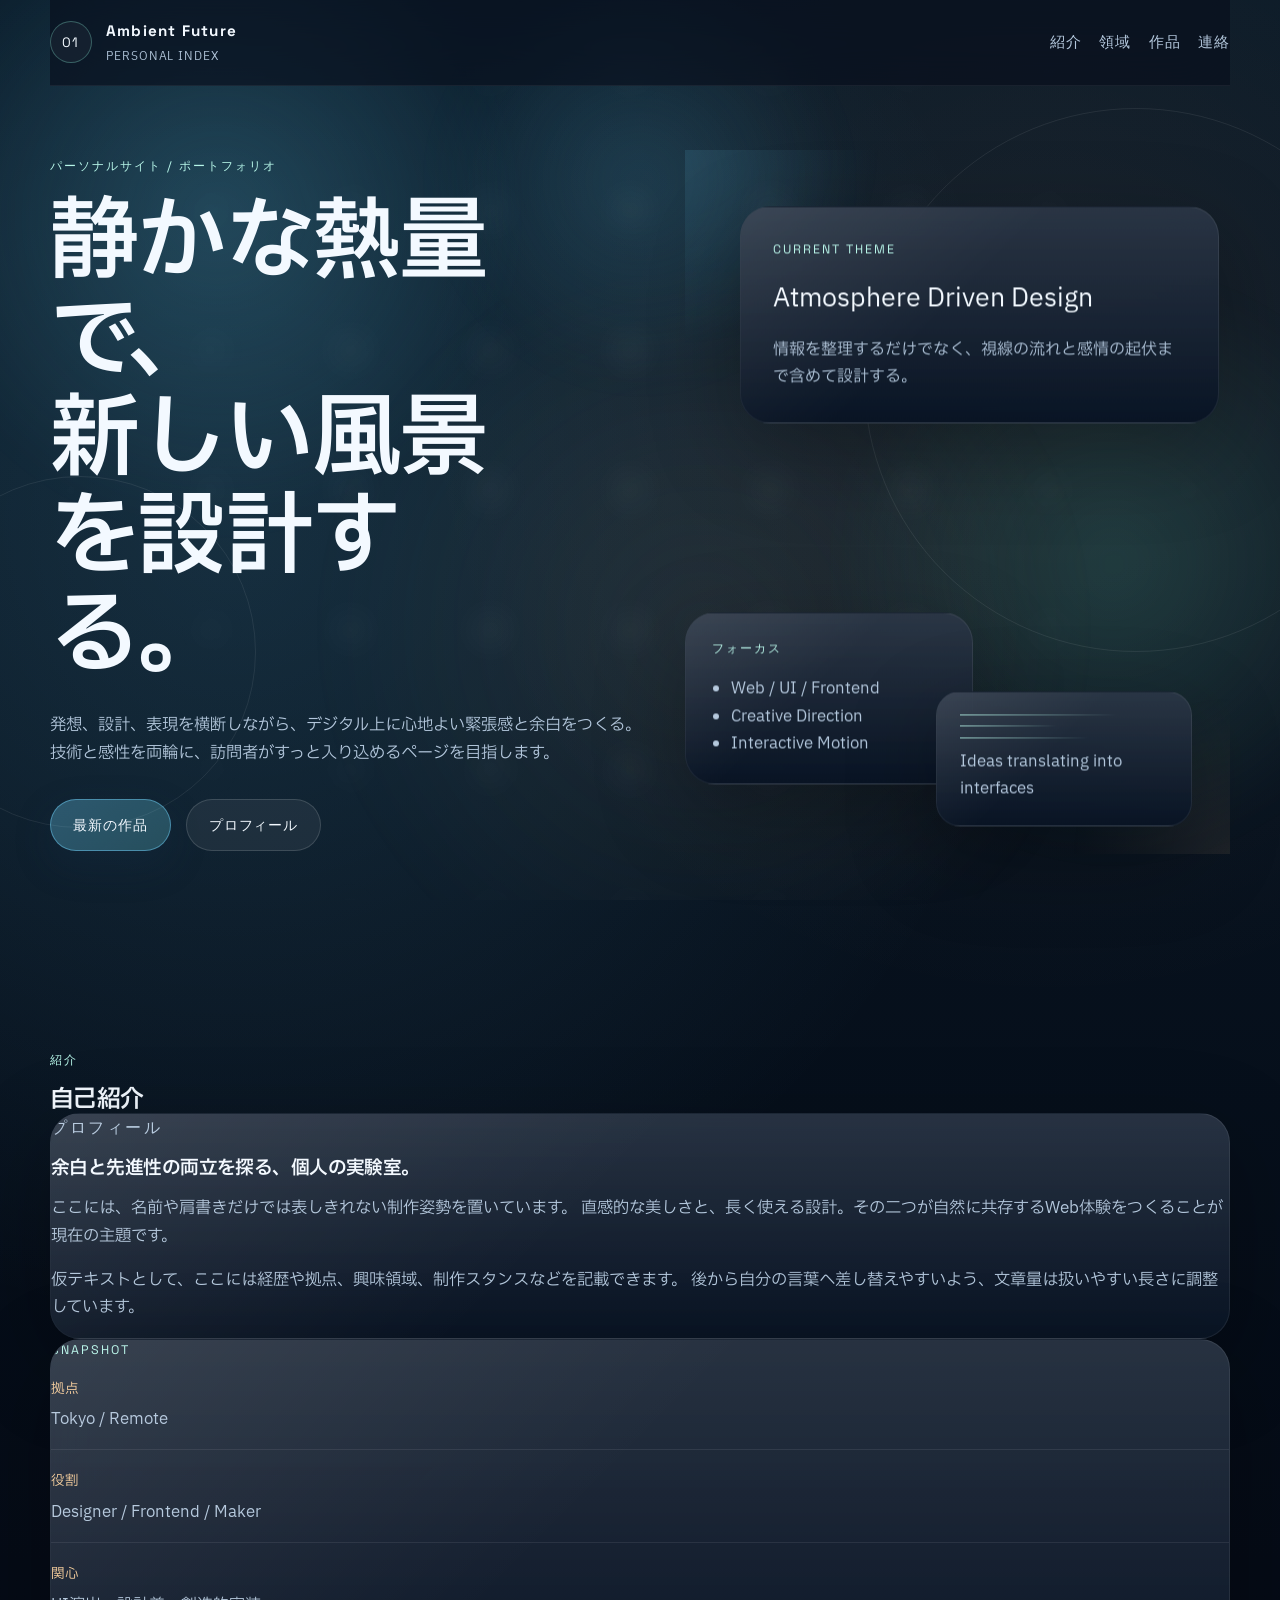
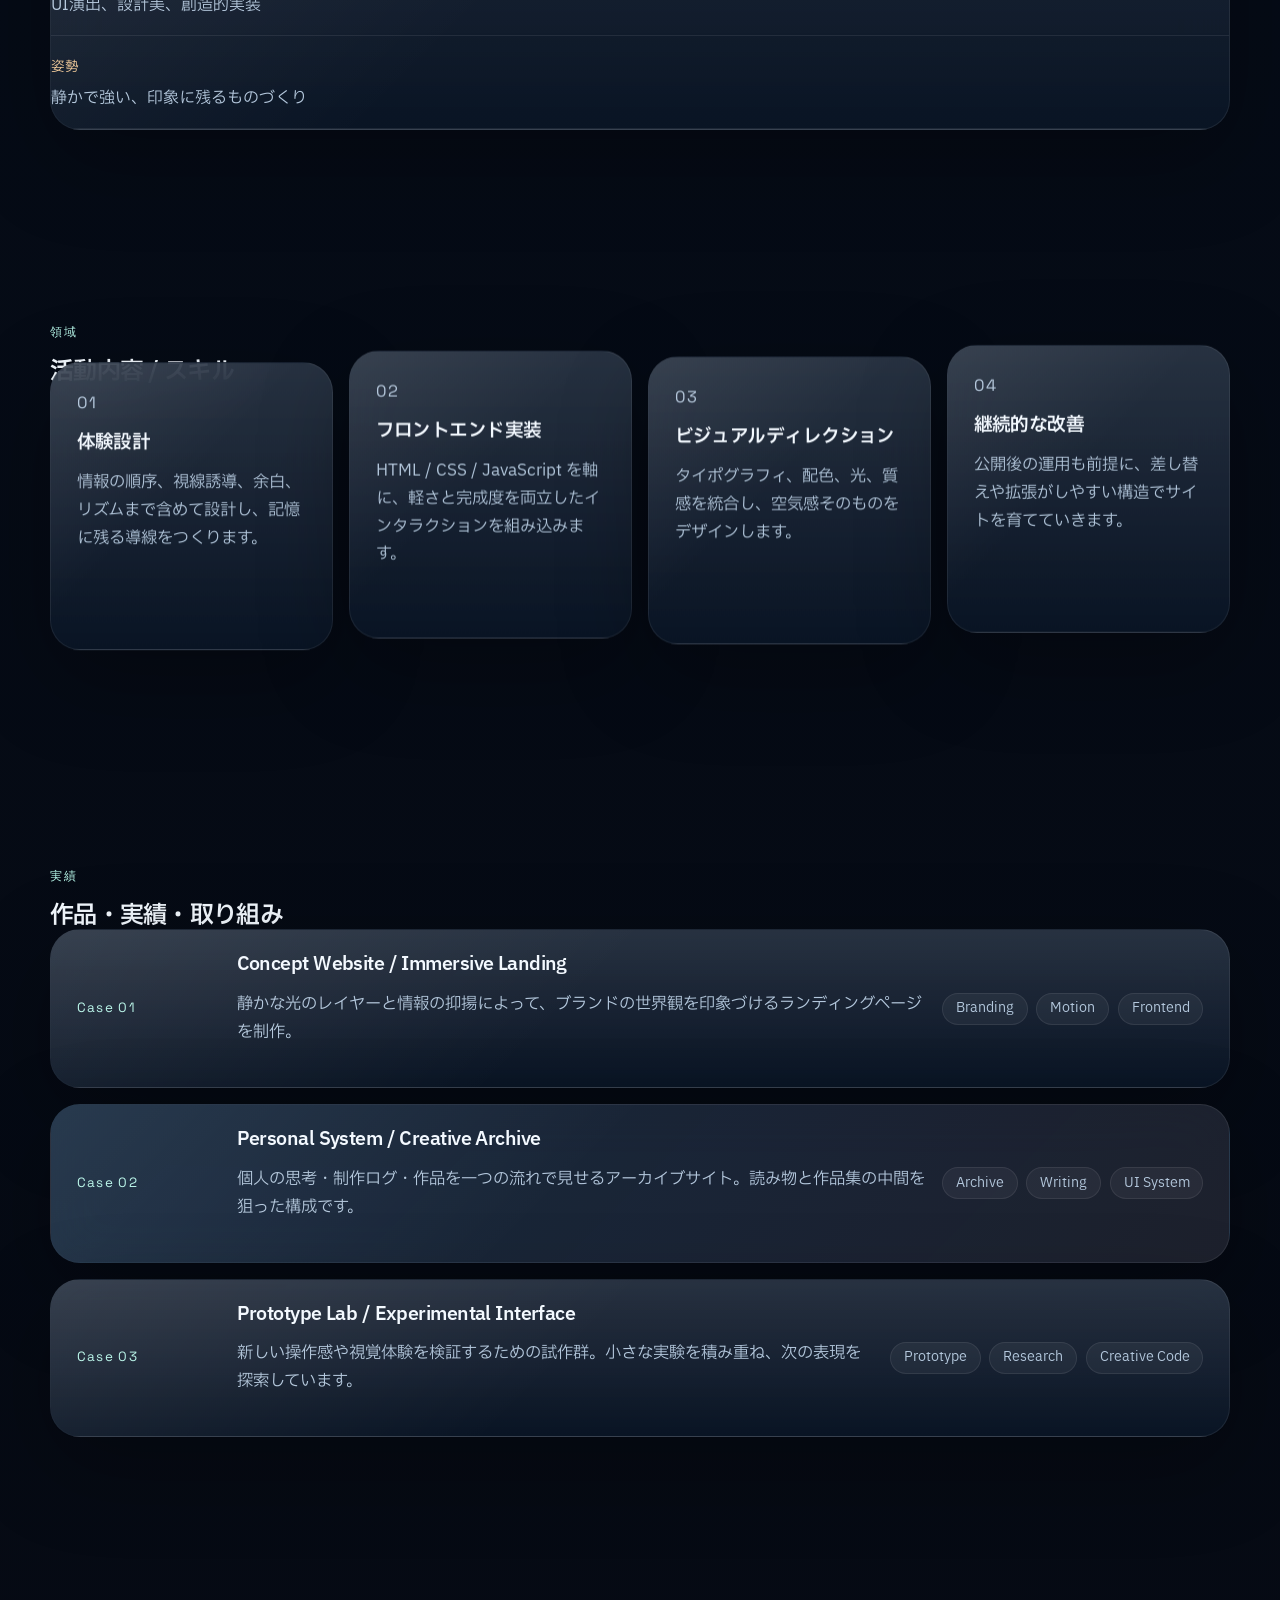
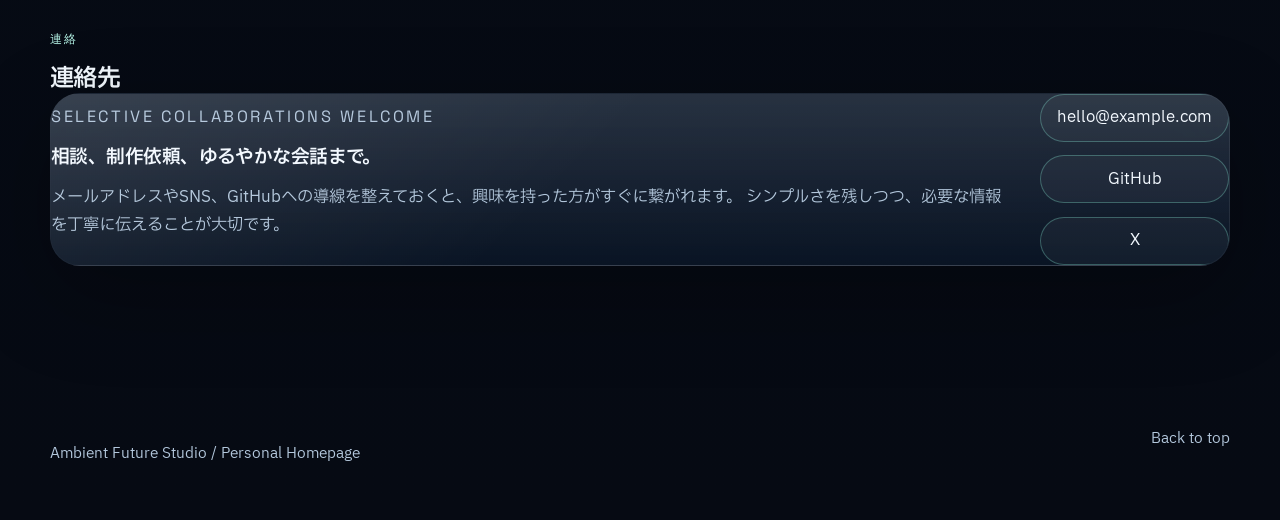
==== index.html @ ce084410 "ホームページのデザインを更新" ====
<!DOCTYPE html>
<html lang="ja">
<head>
  <meta charset="UTF-8">
  <meta name="viewport" content="width=device-width, initial-scale=1.0">
  <meta name="description" content="未来感と静けさが共存する個人用ホームページ。活動、作品、思想を一つの体験として届けるポートフォリオサイト。">
  <title>Ambient Future Studio</title>
  <link rel="preconnect" href="https://fonts.googleapis.com">
  <link rel="preconnect" href="https://fonts.gstatic.com" crossorigin>
  <link href="https://fonts.googleapis.com/css2?family=IBM+Plex+Sans+JP:wght@400;500;600;700&family=Space+Grotesk:wght@500;700&display=swap" rel="stylesheet">
  <link rel="stylesheet" href="style.css">
</head>
<body>
  <div class="site-shell">
    <div class="background-layer" aria-hidden="true">
      <div class="aurora aurora-a"></div>
      <div class="aurora aurora-b"></div>
      <div class="grid-haze"></div>
      <div class="orbital orbital-a"></div>
      <div class="orbital orbital-b"></div>
      <div class="pointer-glow"></div>
    </div>

    <header class="topbar" id="top">
      <a class="brand" href="#hero" aria-label="ページ先頭へ戻る">
        <span class="brand-mark">01</span>
        <span class="brand-copy">
          <strong>Ambient Future</strong>
          <span>Personal Index</span>
        </span>
      </a>
      <nav class="global-nav" aria-label="主要ナビゲーション">
        <a href="#about">紹介</a>
        <a href="#skills">領域</a>
        <a href="#works">作品</a>
        <a href="#contact">連絡</a>
      </nav>
    </header>

    <main>
      <section class="hero section-panel" id="hero">
        <div class="hero-copy" data-reveal>
          <p class="eyebrow">パーソナルサイト / ポートフォリオ</p>
          <h1>
            静かな熱量で、<br>
            新しい風景を設計する。
          </h1>
          <p class="lead">
            発想、設計、表現を横断しながら、デジタル上に心地よい緊張感と余白をつくる。
            技術と感性を両輪に、訪問者がすっと入り込めるページを目指します。
          </p>
          <div class="hero-actions">
            <a class="button button-primary" href="#works">最新の作品</a>
            <a class="button button-secondary" href="#about">プロフィール</a>
          </div>
        </div>

        <div class="hero-visual" data-depth="0.18" aria-hidden="true">
          <div class="hero-card glass-card card-main">
            <p class="card-label">Current Theme</p>
            <p class="card-title">Atmosphere Driven Design</p>
            <p class="card-text">
              情報を整理するだけでなく、視線の流れと感情の起伏まで含めて設計する。
            </p>
          </div>
          <div class="hero-card glass-card card-sub">
            <p class="card-label">フォーカス</p>
            <ul class="micro-list">
              <li>Web / UI / Frontend</li>
              <li>Creative Direction</li>
              <li>Interactive Motion</li>
            </ul>
          </div>
          <div class="signal-panel glass-card">
            <span class="signal-line"></span>
            <span class="signal-line short"></span>
            <span class="signal-line wide"></span>
            <p>Ideas translating into interfaces</p>
          </div>
        </div>
      </section>

      <section class="about section-panel" id="about">
        <div class="section-heading" data-reveal>
          <p class="eyebrow">紹介</p>
          <h2>自己紹介</h2>
        </div>
        <div class="about-layout">
          <article class="glass-card about-story" data-reveal>
            <p class="section-kicker">プロフィール</p>
            <h3>余白と先進性の両立を探る、個人の実験室。</h3>
            <p>
              ここには、名前や肩書きだけでは表しきれない制作姿勢を置いています。
              直感的な美しさと、長く使える設計。その二つが自然に共存するWeb体験をつくることが現在の主題です。
            </p>
            <p>
              仮テキストとして、ここには経歴や拠点、興味領域、制作スタンスなどを記載できます。
              後から自分の言葉へ差し替えやすいよう、文章量は扱いやすい長さに調整しています。
            </p>
          </article>

          <aside class="glass-card profile-rail" data-reveal>
            <p class="section-kicker">Snapshot</p>
            <dl class="profile-list">
              <div>
                <dt>拠点</dt>
                <dd>Tokyo / Remote</dd>
              </div>
              <div>
                <dt>役割</dt>
                <dd>Designer / Frontend / Maker</dd>
              </div>
              <div>
                <dt>関心</dt>
                <dd>UI演出、設計美、創造的実装</dd>
              </div>
              <div>
                <dt>姿勢</dt>
                <dd>静かで強い、印象に残るものづくり</dd>
              </div>
            </dl>
          </aside>
        </div>
      </section>

      <section class="skills section-panel" id="skills">
        <div class="section-heading" data-reveal>
          <p class="eyebrow">領域</p>
          <h2>活動内容 / スキル</h2>
        </div>
        <div class="skill-grid">
          <article class="glass-card skill-card" data-reveal data-depth="0.08">
            <p class="section-kicker">01</p>
            <h3>体験設計</h3>
            <p>
              情報の順序、視線誘導、余白、リズムまで含めて設計し、記憶に残る導線をつくります。
            </p>
          </article>
          <article class="glass-card skill-card" data-reveal data-depth="0.12">
            <p class="section-kicker">02</p>
            <h3>フロントエンド実装</h3>
            <p>
              HTML / CSS / JavaScript を軸に、軽さと完成度を両立したインタラクションを組み込みます。
            </p>
          </article>
          <article class="glass-card skill-card" data-reveal data-depth="0.1">
            <p class="section-kicker">03</p>
            <h3>ビジュアルディレクション</h3>
            <p>
              タイポグラフィ、配色、光、質感を統合し、空気感そのものをデザインします。
            </p>
          </article>
          <article class="glass-card skill-card" data-reveal data-depth="0.14">
            <p class="section-kicker">04</p>
            <h3>継続的な改善</h3>
            <p>
              公開後の運用も前提に、差し替えや拡張がしやすい構造でサイトを育てていきます。
            </p>
          </article>
        </div>
      </section>

      <section class="works section-panel" id="works">
        <div class="section-heading" data-reveal>
          <p class="eyebrow">実績</p>
          <h2>作品・実績・取り組み</h2>
        </div>
        <div class="work-stack">
          <article class="work-card glass-card" data-reveal>
            <div class="work-index">Case 01</div>
            <div class="work-body">
              <h3>Concept Website / Immersive Landing</h3>
              <p>
                静かな光のレイヤーと情報の抑揚によって、ブランドの世界観を印象づけるランディングページを制作。
              </p>
            </div>
            <div class="work-tags">
              <span>Branding</span>
              <span>Motion</span>
              <span>Frontend</span>
            </div>
          </article>

          <article class="work-card glass-card featured" data-reveal>
            <div class="work-index">Case 02</div>
            <div class="work-body">
              <h3>Personal System / Creative Archive</h3>
              <p>
                個人の思考・制作ログ・作品を一つの流れで見せるアーカイブサイト。読み物と作品集の中間を狙った構成です。
              </p>
            </div>
            <div class="work-tags">
              <span>Archive</span>
              <span>Writing</span>
              <span>UI System</span>
            </div>
          </article>

          <article class="work-card glass-card" data-reveal>
            <div class="work-index">Case 03</div>
            <div class="work-body">
              <h3>Prototype Lab / Experimental Interface</h3>
              <p>
                新しい操作感や視覚体験を検証するための試作群。小さな実験を積み重ね、次の表現を探索しています。
              </p>
            </div>
            <div class="work-tags">
              <span>Prototype</span>
              <span>Research</span>
              <span>Creative Code</span>
            </div>
          </article>
        </div>
      </section>

      <section class="contact section-panel" id="contact">
        <div class="section-heading" data-reveal>
          <p class="eyebrow">連絡</p>
          <h2>連絡先</h2>
        </div>
        <div class="contact-panel glass-card" data-reveal>
          <div class="contact-copy">
            <p class="section-kicker">Selective collaborations welcome</p>
            <h3>相談、制作依頼、ゆるやかな会話まで。</h3>
            <p>
              メールアドレスやSNS、GitHubへの導線を整えておくと、興味を持った方がすぐに繋がれます。
              シンプルさを残しつつ、必要な情報を丁寧に伝えることが大切です。
            </p>
          </div>
          <div class="contact-links">
            <a href="mailto:hello@example.com">hello@example.com</a>
            <a href="https://github.com/" target="_blank" rel="noreferrer">GitHub</a>
            <a href="https://x.com/" target="_blank" rel="noreferrer">X</a>
          </div>
        </div>
      </section>
    </main>

    <footer class="footer">
      <p>Ambient Future Studio / Personal Homepage</p>
      <a href="#top">Back to top</a>
    </footer>
  </div>

  <script src="script.js"></script>
</body>
</html>
---- style.css ----
:root {
  --bg: #08151f;
  --bg-deep: #050b14;
  --panel: rgba(10, 22, 38, 0.72);
  --panel-strong: rgba(12, 20, 40, 0.88);
  --surface: rgba(11, 24, 43, 0.85);
  --line: rgba(141, 243, 220, 0.18);
  --line-strong: rgba(141, 243, 220, 0.3);
  --text: #f3f9ff;
  --muted: #b3c7dc;
  --accent: #71d7ff;
  --accent-soft: #b6f5e8;
  --accent-warm: #ffd39d;
  --shadow: 0 28px 90px rgba(0, 0, 0, 0.28);
  --radius-xl: 30px;
  --radius-lg: 24px;
  --radius-md: 18px;
  --content: 1180px;
  --topbar-height: 84px;
  --pointer-x: 50vw;
  --pointer-y: 20vh;
}

*,
*::before,
*::after {
  box-sizing: border-box;
}

html {
  scroll-behavior: smooth;
}

body {
  margin: 0;
  min-width: 320px;
  color: var(--text);
  background:
    radial-gradient(circle at 18% 14%, rgba(113, 214, 255, 0.14), transparent 24%),
    radial-gradient(circle at 82% 10%, rgba(255, 190, 145, 0.08), transparent 18%),
    linear-gradient(180deg, #091927 0%, #050b16 42%, #060a13 100%);
  font-family: "IBM Plex Sans JP", sans-serif;
  line-height: 1.7;
  overflow-x: hidden;
}

body::before {
  content: "";
  position: fixed;
  inset: 0;
  background:
    radial-gradient(circle at center, rgba(255, 255, 255, 0.09), transparent 42%),
    linear-gradient(rgba(255, 255, 255, 0.02) 1px, transparent 1px),
    linear-gradient(90deg, rgba(255, 255, 255, 0.02) 1px, transparent 1px);
  background-size: 140px 140px;
  mask-image: radial-gradient(circle at center, black 35%, transparent 90%);
  pointer-events: none;
  opacity: 0.32;
}

a {
  color: inherit;
  text-decoration: none;
}

img {
  max-width: 100%;
  display: block;
}

.site-shell {
  position: relative;
  isolation: isolate;
}

.background-layer {
  position: fixed;
  inset: 0;
  pointer-events: none;
  overflow: hidden;
  z-index: -1;
}

.aurora,
.orbital,
.pointer-glow,
.grid-haze {
  position: absolute;
  border-radius: 50%;
  filter: blur(22px);
}

.aurora-a {
  width: 50vw;
  height: 50vw;
  left: -8vw;
  top: -8vw;
  background: radial-gradient(circle, rgba(111, 222, 255, 0.18), transparent 68%);
  animation: driftA 16s ease-in-out infinite alternate;
}

.aurora-b {
  width: 46vw;
  height: 46vw;
  right: -10vw;
  top: 30vh;
  background: radial-gradient(circle, rgba(112, 255, 217, 0.14), transparent 70%);
  animation: driftB 20s ease-in-out infinite alternate;
}

.grid-haze {
  width: 70vw;
  height: 70vw;
  left: 20vw;
  top: 20vh;
  border-radius: 999px;
  background: radial-gradient(circle, rgba(255, 210, 148, 0.07), transparent 62%);
}

.orbital {
  border: 1px solid rgba(255, 255, 255, 0.08);
  filter: none;
}

.orbital-a {
  width: 34rem;
  height: 34rem;
  top: 12vh;
  right: -8rem;
  animation: spin 28s linear infinite;
}

.orbital-b {
  width: 22rem;
  height: 22rem;
  left: -6rem;
  bottom: 8vh;
  animation: spinReverse 24s linear infinite;
}

.pointer-glow {
  width: 28rem;
  height: 28rem;
  left: calc(var(--pointer-x) - 14rem);
  top: calc(var(--pointer-y) - 14rem);
  background: radial-gradient(circle, rgba(103, 214, 255, 0.14), transparent 64%);
  transition: left 160ms linear, top 160ms linear;
}

.topbar,
main,
.footer {
  width: min(calc(100% - 2rem), var(--content));
  margin: 0 auto;
}

.topbar {
  position: sticky;
  top: 0;
  z-index: 10;
  display: flex;
  align-items: center;
  justify-content: space-between;
  min-height: var(--topbar-height);
  padding: 1.15rem 0;
  background: rgba(8, 15, 28, 0.65);
  backdrop-filter: blur(24px);
  border-bottom: 1px solid rgba(255, 255, 255, 0.06);
}

.topbar::after {
  content: "";
  position: absolute;
  inset: auto 0 0;
  height: 1px;
  background: linear-gradient(90deg, transparent, rgba(255, 255, 255, 0.18), transparent);
  opacity: 0;
  transition: opacity 240ms ease;
}

.topbar.is-condensed::after {
  opacity: 1;
}

.hero {
  min-height: calc(100vh - 2rem);
  display: grid;
  grid-template-columns: minmax(0, 1.15fr) minmax(320px, 0.85fr);
  gap: 2.4rem;
  align-items: center;
  padding-top: 4.5rem;
}

.hero-visual {
  position: relative;
  min-height: 44rem;
  display: grid;
  gap: 1.25rem;
}

.hero-visual::before {
  content: "";
  position: absolute;
  inset: 0;
  background: radial-gradient(circle at top left, rgba(113, 214, 255, 0.12), transparent 22%),
              radial-gradient(circle at bottom right, rgba(255, 211, 152, 0.08), transparent 18%);
  pointer-events: none;
  z-index: 0;
}

.glass-card {
  position: relative;
  overflow: hidden;
  border: 1px solid rgba(255, 255, 255, 0.08);
  border-radius: var(--radius-xl);
  background:
    linear-gradient(180deg, rgba(255, 255, 255, 0.12), rgba(9, 20, 36, 0.92)),
    var(--surface);
  backdrop-filter: blur(28px);
  box-shadow: var(--shadow);
  z-index: 1;
}

.glass-card::before {
  content: "";
  position: absolute;
  inset: 0;
  background: linear-gradient(135deg, rgba(255, 255, 255, 0.08), transparent 45%);
  pointer-events: none;
}

.brand {
  display: inline-flex;
  align-items: center;
  gap: 0.9rem;
}

.brand-mark {
  display: grid;
  place-items: center;
  width: 2.6rem;
  height: 2.6rem;
  border-radius: 999px;
  border: 1px solid var(--line-strong);
  font-family: "Space Grotesk", sans-serif;
  font-size: 0.85rem;
  letter-spacing: 0.06em;
  background: rgba(255, 255, 255, 0.04);
}

.brand-copy {
  display: grid;
  gap: 0.15rem;
}

.brand-copy strong,
.global-nav a,
.eyebrow,
.button,
.work-index,
.section-kicker,
.card-label {
  font-family: "Space Grotesk", sans-serif;
}

.brand-copy strong {
  font-size: 0.95rem;
  letter-spacing: 0.08em;
}

.brand-copy span {
  font-size: 0.72rem;
  color: var(--muted);
  letter-spacing: 0.08em;
  text-transform: uppercase;
}

.global-nav {
  display: flex;
  align-items: center;
  gap: 1.1rem;
}

.global-nav a {
  position: relative;
  font-size: 0.92rem;
  letter-spacing: 0.06em;
  color: var(--muted);
}

.global-nav a::after {
  content: "";
  position: absolute;
  left: 0;
  bottom: -0.45rem;
  width: 100%;
  height: 1px;
  background: linear-gradient(90deg, transparent, var(--accent), transparent);
  transform: scaleX(0);
  transform-origin: center;
  transition: transform 240ms ease;
}

.global-nav a:hover::after,
.global-nav a:focus-visible::after {
  transform: scaleX(1);
}

main {
  padding-bottom: 4rem;
}

.section-panel {
  position: relative;
  padding: 6rem 0;
}

.hero {
  min-height: calc(100vh - 2rem);
  display: grid;
  grid-template-columns: minmax(0, 1.05fr) minmax(320px, 0.95fr);
  gap: 2rem;
  align-items: center;
  padding-top: 4rem;
}

.eyebrow,
.section-kicker,
.card-label {
  margin: 0 0 1rem;
  color: var(--accent-soft);
  font-size: 0.78rem;
  letter-spacing: 0.16em;
  text-transform: uppercase;
}

.hero h1,
.section-heading h2,
.contact-copy h3,
.about-story h3,
.skill-card h3,
.work-body h3 {
  margin: 0;
  font-weight: 600;
  letter-spacing: -0.03em;
  line-height: 1.1;
}

.hero h1 {
  font-size: clamp(3rem, 7vw, 6.3rem);
  max-width: 8ch;
}

.lead,
.about-story p,
.skill-card p,
.work-body p,
.contact-copy p {
  color: var(--muted);
  font-size: 1.02rem;
}

.hero .lead {
  max-width: 38rem;
  margin: 1.6rem 0 0;
}

.hero-actions {
  display: flex;
  flex-wrap: wrap;
  gap: 0.9rem;
  margin-top: 2rem;
}

.button {
  display: inline-flex;
  align-items: center;
  justify-content: center;
  min-height: 3.2rem;
  padding: 0 1.4rem;
  border-radius: 999px;
  font-size: 0.9rem;
  letter-spacing: 0.06em;
  transition: transform 240ms ease, border-color 240ms ease, background 240ms ease;
}

.button:hover,
.button:focus-visible {
  transform: translateY(-2px);
}

.button-primary {
  background: linear-gradient(135deg, rgba(113, 214, 255, 0.3), rgba(118, 240, 253, 0.22));
  border: 1px solid rgba(113, 214, 255, 0.45);
  box-shadow: 0 14px 36px rgba(22, 46, 72, 0.28);
  color: var(--text);
}

.button-secondary {
  border: 1px solid rgba(255, 255, 255, 0.14);
  background: rgba(255, 255, 255, 0.06);
}

.hero-card,
.signal-panel {
  position: absolute;
}

.card-main {
  top: 8%;
  right: 2%;
  width: min(30rem, 88%);
  padding: 2rem;
}

.card-sub {
  left: 0;
  bottom: 10%;
  width: min(18rem, 74%);
  padding: 1.6rem;
}

.signal-panel {
  right: 7%;
  bottom: 4%;
  width: min(16rem, 54%);
  padding: 1.4rem;
  border-radius: var(--radius-lg);
}

.card-title {
  margin: 0 0 1rem;
  font-size: clamp(1.4rem, 2vw, 2.1rem);
}

.card-text,
.signal-panel p,
.profile-list dd {
  margin: 0;
  color: var(--muted);
}

.micro-list {
  margin: 0;
  padding-left: 1.2rem;
  color: var(--muted);
}

.signal-line {
  display: block;
  width: 100%;
  height: 1px;
  margin-bottom: 0.65rem;
  background: linear-gradient(90deg, var(--accent-soft), transparent 75%);
  opacity: 0.85;
}

.signal-line.short {
  width: 62%;
}

.signal-line.wide {
  width: 82%;
}


}

.about-story,
.profile-rail,
.contact-panel {
  padding: 2rem;
}

.profile-list {
  display: grid;
  gap: 1.25rem;
  margin: 0;
}

.profile-list div {
  padding-bottom: 1rem;
  border-bottom: 1px solid rgba(255, 255, 255, 0.08);
}

.profile-list dt {
  margin-bottom: 0.35rem;
  color: var(--accent-warm);
  font-size: 0.85rem;
}

.skill-grid {
  display: grid;
  grid-template-columns: repeat(4, minmax(0, 1fr));
  gap: 1rem;
}

.skill-card {
  padding: 1.6rem;
  min-height: 18rem;
}

.work-stack {
  display: grid;
  gap: 1rem;
}

.work-card {
  display: grid;
  grid-template-columns: 9rem minmax(0, 1fr) auto;
  gap: 1rem;
  align-items: center;
  padding: 1.5rem 1.6rem;
  transition: transform 280ms ease, border-color 280ms ease, background 280ms ease;
}

.work-card:hover,
.work-card:focus-within {
  transform: translateY(-4px);
  border-color: rgba(141, 243, 220, 0.28);
}

.work-card.featured {
  background:
    linear-gradient(135deg, rgba(103, 214, 255, 0.12), rgba(255, 196, 131, 0.08)),
    var(--panel-strong);
}

.work-index {
  color: var(--accent-soft);
  font-size: 0.84rem;
  letter-spacing: 0.1em;
}

.work-tags {
  display: flex;
  flex-wrap: wrap;
  justify-content: flex-end;
  gap: 0.55rem;
}

.work-tags span {
  display: inline-flex;
  align-items: center;
  min-height: 2rem;
  padding: 0 0.8rem;
  border-radius: 999px;
  background: rgba(255, 255, 255, 0.05);
  border: 1px solid rgba(255, 255, 255, 0.08);
  color: var(--muted);
  font-size: 0.85rem;
}

.contact-panel {
  display: grid;
  grid-template-columns: minmax(0, 1.1fr) auto;
  gap: 1.5rem;
  align-items: center;
}

.contact-links {
  display: grid;
  gap: 0.85rem;
  min-width: min(100%, 18rem);
}

.contact-links a {
  display: inline-flex;
  align-items: center;
  justify-content: center;
  min-height: 3rem;
  padding: 0 1rem;
  border-radius: 999px;
  border: 1px solid var(--line-strong);
  background: rgba(255, 255, 255, 0.04);
  transition: transform 240ms ease, border-color 240ms ease;
}

.contact-links a:hover,
.contact-links a:focus-visible {
  transform: translateY(-2px);
  border-color: rgba(141, 243, 220, 0.35);
}

.footer {
  display: flex;
  justify-content: space-between;
  gap: 1rem;
  padding: 0 0 2.5rem;
  color: var(--muted);
  font-size: 0.92rem;
}

[data-reveal] {
  opacity: 0;
  transform: translateY(28px);
  transition:
    opacity 760ms cubic-bezier(0.2, 0.7, 0.2, 1),
    transform 760ms cubic-bezier(0.2, 0.7, 0.2, 1);
}

[data-reveal].is-visible {
  opacity: 1;
  transform: translateY(0);
}

[data-depth] {
  transform: translate3d(0, 0, 0);
  will-change: transform;
}

@keyframes driftA {
  from {
    transform: translate3d(0, 0, 0) scale(1);
  }
  to {
    transform: translate3d(4vw, 5vh, 0) scale(1.08);
  }
}

@keyframes driftB {
  from {
    transform: translate3d(0, 0, 0) scale(1);
  }
  to {
    transform: translate3d(-5vw, -4vh, 0) scale(1.06);
  }
}

@keyframes spin {
  from {
    transform: rotate(0deg);
  }
  to {
    transform: rotate(360deg);
  }
}

@keyframes spinReverse {
  from {
    transform: rotate(360deg);
  }
  to {
    transform: rotate(0deg);
  }
}

@media (max-width: 1080px) {
  .hero {
    grid-template-columns: 1fr;
    min-height: auto;
    padding-top: 3rem;
  }

  .hero-visual {
    min-height: 32rem;
  }

  .skill-grid,
  .about-layout,
  .contact-panel {
    grid-template-columns: 1fr;
  }

  .work-card {
    grid-template-columns: 1fr;
  }

  .work-tags {
    justify-content: flex-start;
  }
}

@media (max-width: 720px) {
  :root {
    --topbar-height: auto;
  }

  body::before,
  .orbital {
    display: none;
  }

  .topbar {
    position: relative;
    flex-direction: column;
    align-items: flex-start;
    gap: 0.9rem;
    padding-top: 1.2rem;
  }

  .global-nav {
    flex-wrap: wrap;
    gap: 0.9rem 1.1rem;
  }

  .section-panel {
    padding: 4.5rem 0;
  }

  .hero h1 {
    max-width: none;
  }

  .hero-visual {
    min-height: 28rem;
  }

  .card-main,
  .card-sub,
  .signal-panel {
    position: relative;
    width: 100%;
    inset: auto;
  }

  .hero-visual {
    display: grid;
    gap: 1rem;
  }

  .about-story,
  .profile-rail,
  .contact-panel,
  .skill-card,
  .work-card {
    padding: 1.4rem;
  }

  .footer {
    flex-direction: column;
    padding-bottom: 2rem;
  }
}

@media (prefers-reduced-motion: reduce) {
  html {
    scroll-behavior: auto;
  }

  *,
  *::before,
  *::after {
    animation-duration: 0.01ms !important;
    animation-iteration-count: 1 !important;
    transition-duration: 0.01ms !important;
  }

  [data-reveal] {
    opacity: 1;
    transform: none;
  }
}
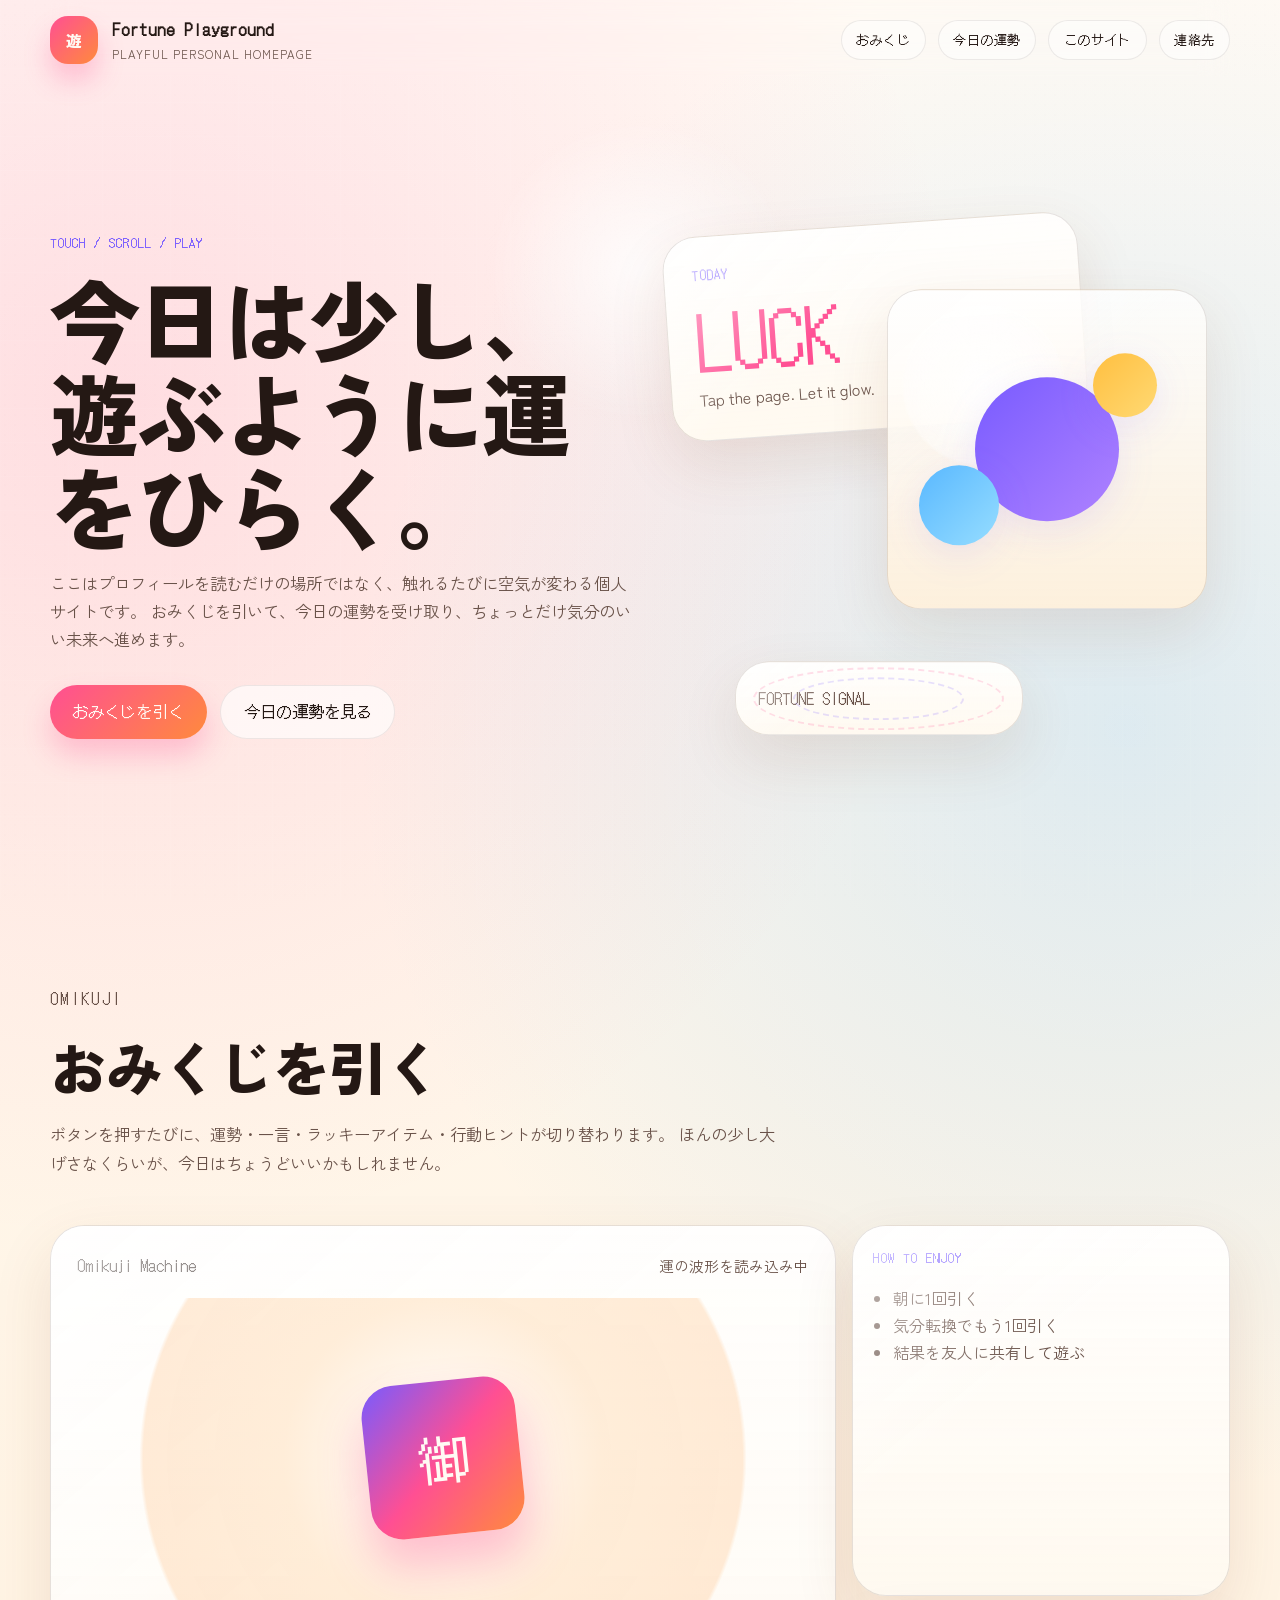
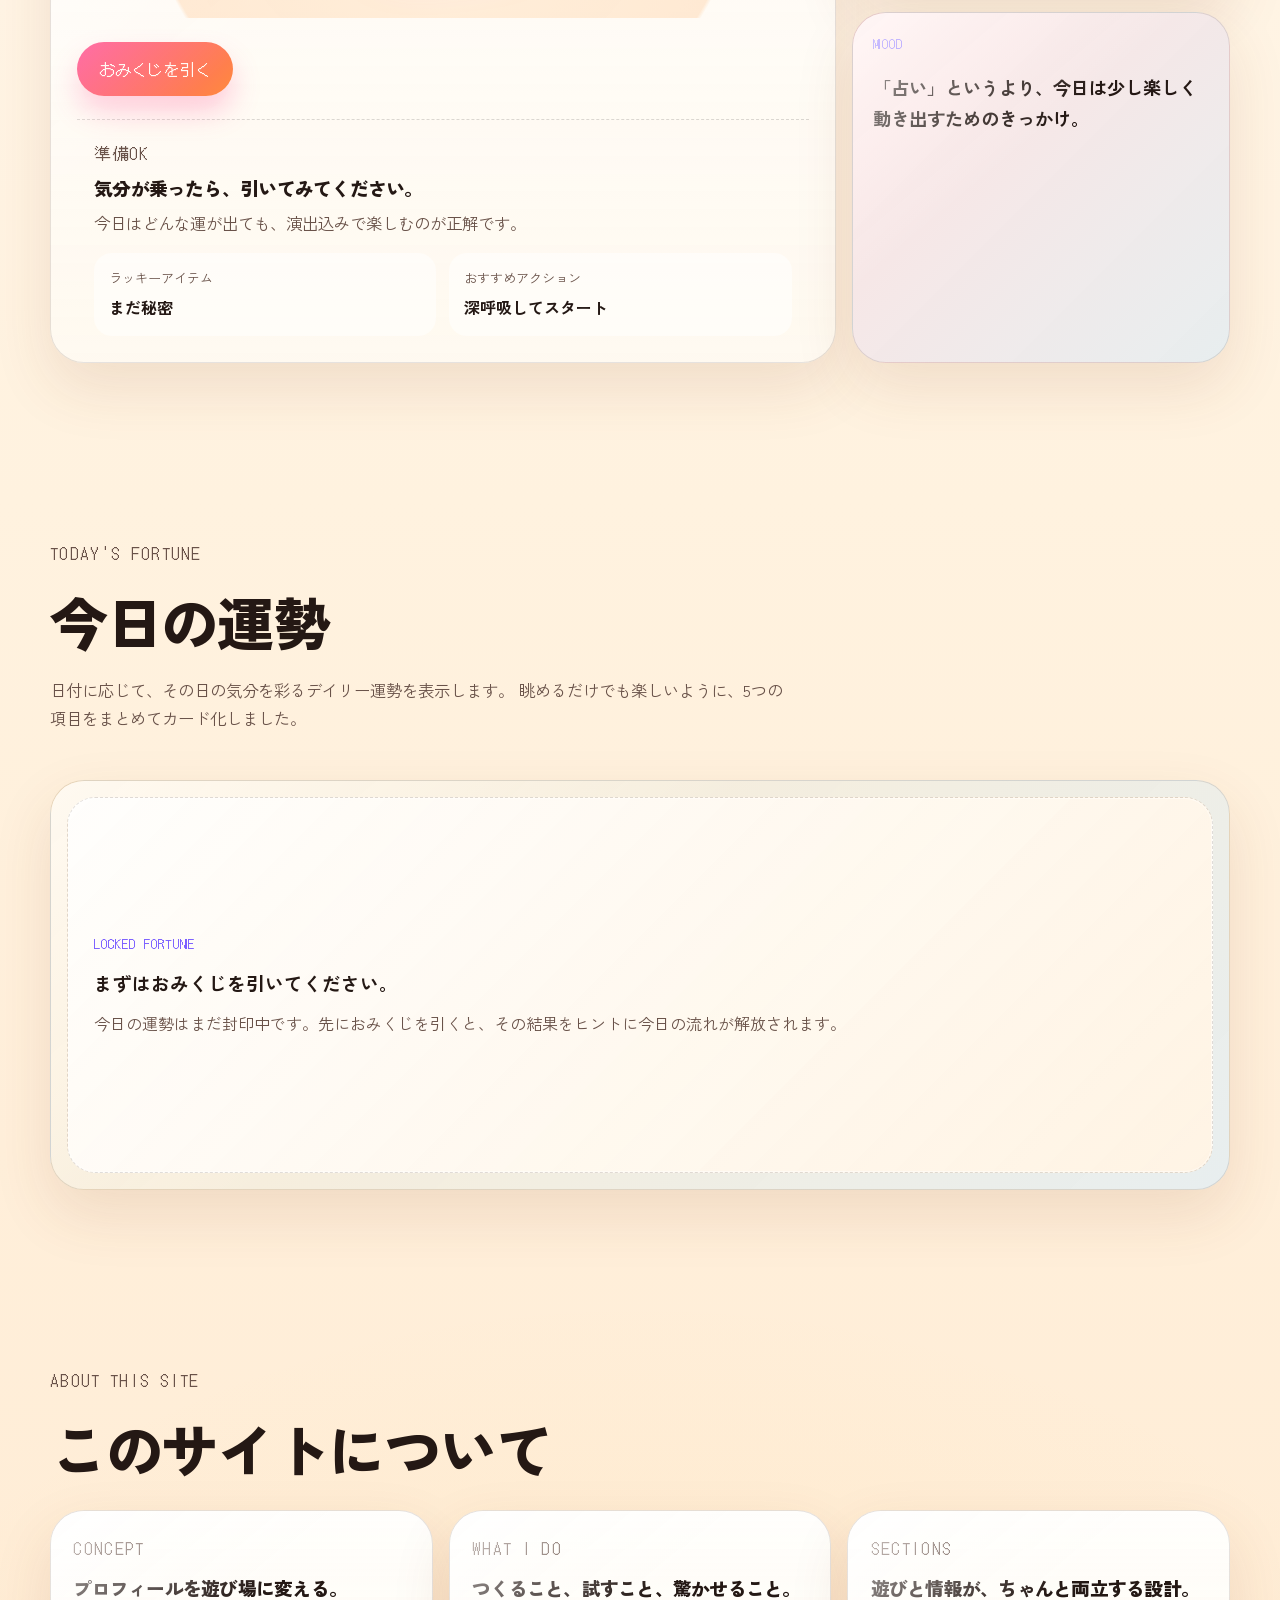
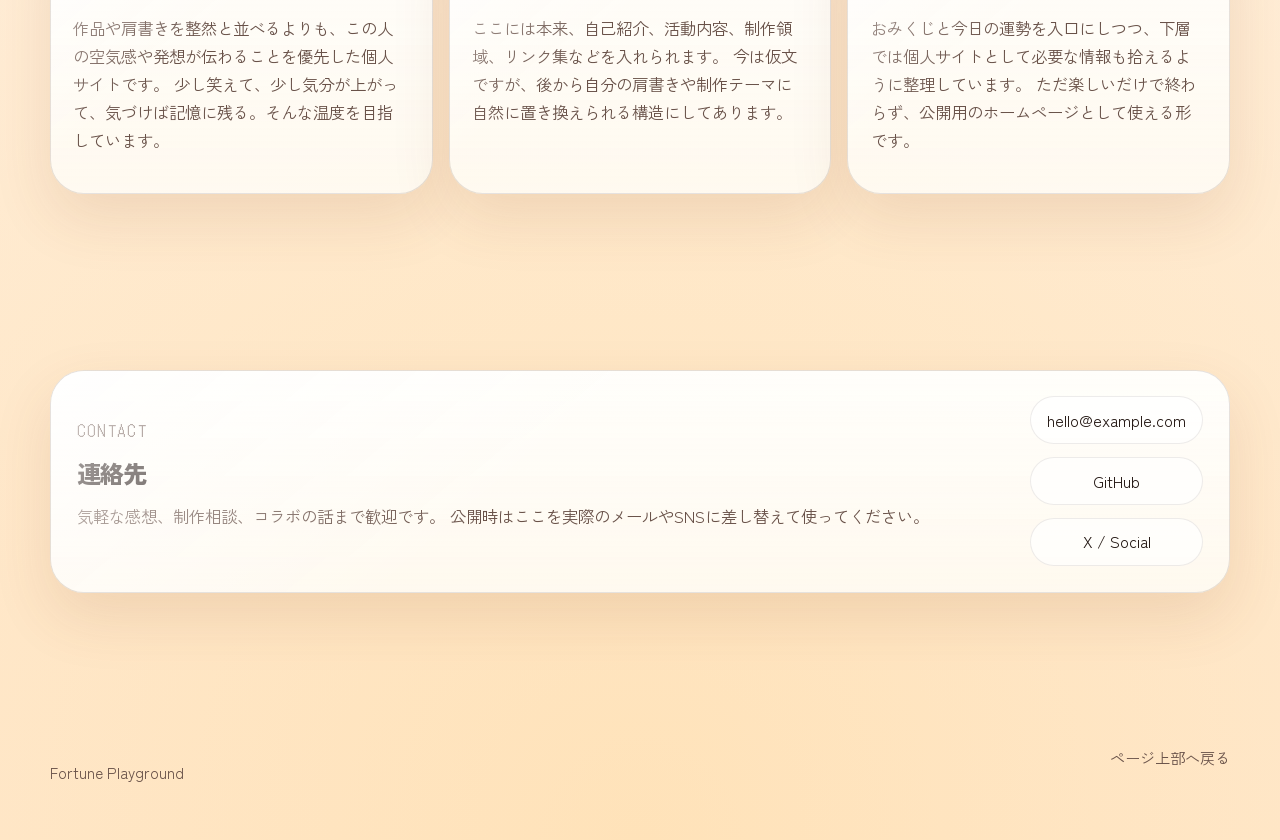
==== commit 8b84ca2f: "運勢改善" ====
--- a/index.html
+++ b/index.html
@@ -3,244 +3,246 @@
 <head>
   <meta charset="UTF-8">
   <meta name="viewport" content="width=device-width, initial-scale=1.0">
-  <meta name="description" content="未来感と静けさが共存する個人用ホームページ。活動、作品、思想を一つの体験として届けるポートフォリオサイト。">
-  <title>Ambient Future Studio</title>
+  <meta name="description" content="遊べる個人サイト。おみくじと今日の運勢を中心に、訪れるたびに気分が少し上向く体験型ホームページ。">
+  <title>Fortune Playground</title>
   <link rel="preconnect" href="https://fonts.googleapis.com">
   <link rel="preconnect" href="https://fonts.gstatic.com" crossorigin>
-  <link href="https://fonts.googleapis.com/css2?family=IBM+Plex+Sans+JP:wght@400;500;600;700&family=Space+Grotesk:wght@500;700&display=swap" rel="stylesheet">
+  <link href="https://fonts.googleapis.com/css2?family=DotGothic16&family=Zen+Kaku+Gothic+New:wght@400;500;700;900&display=swap" rel="stylesheet">
   <link rel="stylesheet" href="style.css">
 </head>
 <body>
-  <div class="site-shell">
-    <div class="background-layer" aria-hidden="true">
-      <div class="aurora aurora-a"></div>
-      <div class="aurora aurora-b"></div>
-      <div class="grid-haze"></div>
-      <div class="orbital orbital-a"></div>
-      <div class="orbital orbital-b"></div>
-      <div class="pointer-glow"></div>
-    </div>
-
-    <header class="topbar" id="top">
-      <a class="brand" href="#hero" aria-label="ページ先頭へ戻る">
-        <span class="brand-mark">01</span>
-        <span class="brand-copy">
-          <strong>Ambient Future</strong>
-          <span>Personal Index</span>
-        </span>
-      </a>
-      <nav class="global-nav" aria-label="主要ナビゲーション">
-        <a href="#about">紹介</a>
-        <a href="#skills">領域</a>
-        <a href="#works">作品</a>
-        <a href="#contact">連絡</a>
-      </nav>
-    </header>
-
-    <main>
-      <section class="hero section-panel" id="hero">
-        <div class="hero-copy" data-reveal>
-          <p class="eyebrow">パーソナルサイト / ポートフォリオ</p>
-          <h1>
-            静かな熱量で、<br>
-            新しい風景を設計する。
-          </h1>
-          <p class="lead">
-            発想、設計、表現を横断しながら、デジタル上に心地よい緊張感と余白をつくる。
-            技術と感性を両輪に、訪問者がすっと入り込めるページを目指します。
-          </p>
-          <div class="hero-actions">
-            <a class="button button-primary" href="#works">最新の作品</a>
-            <a class="button button-secondary" href="#about">プロフィール</a>
-          </div>
-        </div>
-
-        <div class="hero-visual" data-depth="0.18" aria-hidden="true">
-          <div class="hero-card glass-card card-main">
-            <p class="card-label">Current Theme</p>
-            <p class="card-title">Atmosphere Driven Design</p>
-            <p class="card-text">
-              情報を整理するだけでなく、視線の流れと感情の起伏まで含めて設計する。
+  <div class="noise" aria-hidden="true"></div>
+  <div class="cursor-aura" aria-hidden="true"></div>
+
+  <header class="topbar" id="top">
+    <a class="brand" href="#hero">
+      <span class="brand-badge">遊</span>
+      <span class="brand-text">
+        <strong>Fortune Playground</strong>
+        <span>playful personal homepage</span>
+      </span>
+    </a>
+    <nav class="nav" aria-label="主要ナビゲーション">
+      <a href="#omikuji">おみくじ</a>
+      <a href="#today">今日の運勢</a>
+      <a href="#about">このサイト</a>
+      <a href="#contact">連絡先</a>
+    </nav>
+  </header>
+
+  <main>
+    <section class="hero section" id="hero">
+      <div class="hero-copy" data-reveal>
+        <p class="eyebrow">Touch / Scroll / Play</p>
+        <h1>
+          今日は少し、<br>
+          遊ぶように運をひらく。
+        </h1>
+        <p class="lead">
+          ここはプロフィールを読むだけの場所ではなく、触れるたびに空気が変わる個人サイトです。
+          おみくじを引いて、今日の運勢を受け取り、ちょっとだけ気分のいい未来へ進めます。
+        </p>
+        <div class="hero-actions">
+          <a class="button button-primary" href="#omikuji">おみくじを引く</a>
+          <a class="button button-secondary" href="#today">今日の運勢を見る</a>
+        </div>
+      </div>
+
+      <div class="hero-stage" data-depth="0.14" aria-hidden="true">
+        <div class="float-card ticket-card">
+          <p class="mini-label">Today</p>
+          <p class="big-copy">LUCK</p>
+          <p class="small-copy">Tap the page. Let it glow.</p>
+        </div>
+        <div class="float-card capsule-card">
+          <span class="capsule capsule-a"></span>
+          <span class="capsule capsule-b"></span>
+          <span class="capsule capsule-c"></span>
+        </div>
+        <div class="float-card orbit-card">
+          <span class="orbit"></span>
+          <span class="orbit orbit-delayed"></span>
+          <p>FORTUNE SIGNAL</p>
+        </div>
+      </div>
+    </section>
+
+    <section class="fortune-zones section" id="omikuji">
+      <div class="section-heading" data-reveal>
+        <p class="eyebrow">Omikuji</p>
+        <h2>おみくじを引く</h2>
+        <p>
+          ボタンを押すたびに、運勢・一言・ラッキーアイテム・行動ヒントが切り替わります。
+          ほんの少し大げさなくらいが、今日はちょうどいいかもしれません。
+        </p>
+      </div>
+
+      <div class="fortune-layout">
+        <article class="fortune-machine panel" data-reveal>
+          <div class="machine-head">
+            <p class="machine-title">Omikuji Machine</p>
+            <p class="machine-sub">運の波形を読み込み中</p>
+          </div>
+
+          <div class="fortune-stage" id="fortuneStage">
+            <div class="fortune-burst" aria-hidden="true"></div>
+            <div class="fortune-shell" id="fortuneShell">
+              <span class="shell-core">御</span>
+            </div>
+          </div>
+
+          <button class="draw-button" id="drawOmikuji" type="button" aria-describedby="fortuneResult">
+            おみくじを引く
+          </button>
+
+          <div class="fortune-result" id="fortuneResult" aria-live="polite">
+            <p class="result-rank">準備OK</p>
+            <h3>気分が乗ったら、引いてみてください。</h3>
+            <p class="result-message">
+              今日はどんな運が出ても、演出込みで楽しむのが正解です。
             </p>
-          </div>
-          <div class="hero-card glass-card card-sub">
-            <p class="card-label">フォーカス</p>
-            <ul class="micro-list">
-              <li>Web / UI / Frontend</li>
-              <li>Creative Direction</li>
-              <li>Interactive Motion</li>
-            </ul>
-          </div>
-          <div class="signal-panel glass-card">
-            <span class="signal-line"></span>
-            <span class="signal-line short"></span>
-            <span class="signal-line wide"></span>
-            <p>Ideas translating into interfaces</p>
-          </div>
-        </div>
-      </section>
-
-      <section class="about section-panel" id="about">
-        <div class="section-heading" data-reveal>
-          <p class="eyebrow">紹介</p>
-          <h2>自己紹介</h2>
-        </div>
-        <div class="about-layout">
-          <article class="glass-card about-story" data-reveal>
-            <p class="section-kicker">プロフィール</p>
-            <h3>余白と先進性の両立を探る、個人の実験室。</h3>
-            <p>
-              ここには、名前や肩書きだけでは表しきれない制作姿勢を置いています。
-              直感的な美しさと、長く使える設計。その二つが自然に共存するWeb体験をつくることが現在の主題です。
-            </p>
-            <p>
-              仮テキストとして、ここには経歴や拠点、興味領域、制作スタンスなどを記載できます。
-              後から自分の言葉へ差し替えやすいよう、文章量は扱いやすい長さに調整しています。
-            </p>
-          </article>
-
-          <aside class="glass-card profile-rail" data-reveal>
-            <p class="section-kicker">Snapshot</p>
-            <dl class="profile-list">
+            <dl class="result-meta">
               <div>
-                <dt>拠点</dt>
-                <dd>Tokyo / Remote</dd>
+                <dt>ラッキーアイテム</dt>
+                <dd>まだ秘密</dd>
               </div>
               <div>
-                <dt>役割</dt>
-                <dd>Designer / Frontend / Maker</dd>
-              </div>
-              <div>
-                <dt>関心</dt>
-                <dd>UI演出、設計美、創造的実装</dd>
-              </div>
-              <div>
-                <dt>姿勢</dt>
-                <dd>静かで強い、印象に残るものづくり</dd>
+                <dt>おすすめアクション</dt>
+                <dd>深呼吸してスタート</dd>
               </div>
             </dl>
-          </aside>
-        </div>
-      </section>
-
-      <section class="skills section-panel" id="skills">
-        <div class="section-heading" data-reveal>
-          <p class="eyebrow">領域</p>
-          <h2>活動内容 / スキル</h2>
-        </div>
-        <div class="skill-grid">
-          <article class="glass-card skill-card" data-reveal data-depth="0.08">
-            <p class="section-kicker">01</p>
-            <h3>体験設計</h3>
-            <p>
-              情報の順序、視線誘導、余白、リズムまで含めて設計し、記憶に残る導線をつくります。
+          </div>
+        </article>
+
+        <aside class="fortune-side" data-reveal>
+          <div class="mini-panel panel">
+            <p class="mini-label">How To Enjoy</p>
+            <ul class="tips-list">
+              <li>朝に1回引く</li>
+              <li>気分転換でもう1回引く</li>
+              <li>結果を友人に共有して遊ぶ</li>
+            </ul>
+          </div>
+          <div class="mini-panel panel accent-panel">
+            <p class="mini-label">Mood</p>
+            <p class="accent-copy">
+              「占い」というより、今日は少し楽しく動き出すためのきっかけ。
             </p>
-          </article>
-          <article class="glass-card skill-card" data-reveal data-depth="0.12">
-            <p class="section-kicker">02</p>
-            <h3>フロントエンド実装</h3>
-            <p>
-              HTML / CSS / JavaScript を軸に、軽さと完成度を両立したインタラクションを組み込みます。
-            </p>
-          </article>
-          <article class="glass-card skill-card" data-reveal data-depth="0.1">
-            <p class="section-kicker">03</p>
-            <h3>ビジュアルディレクション</h3>
-            <p>
-              タイポグラフィ、配色、光、質感を統合し、空気感そのものをデザインします。
-            </p>
-          </article>
-          <article class="glass-card skill-card" data-reveal data-depth="0.14">
-            <p class="section-kicker">04</p>
-            <h3>継続的な改善</h3>
-            <p>
-              公開後の運用も前提に、差し替えや拡張がしやすい構造でサイトを育てていきます。
-            </p>
-          </article>
-        </div>
-      </section>
-
-      <section class="works section-panel" id="works">
-        <div class="section-heading" data-reveal>
-          <p class="eyebrow">実績</p>
-          <h2>作品・実績・取り組み</h2>
-        </div>
-        <div class="work-stack">
-          <article class="work-card glass-card" data-reveal>
-            <div class="work-index">Case 01</div>
-            <div class="work-body">
-              <h3>Concept Website / Immersive Landing</h3>
-              <p>
-                静かな光のレイヤーと情報の抑揚によって、ブランドの世界観を印象づけるランディングページを制作。
-              </p>
-            </div>
-            <div class="work-tags">
-              <span>Branding</span>
-              <span>Motion</span>
-              <span>Frontend</span>
-            </div>
-          </article>
-
-          <article class="work-card glass-card featured" data-reveal>
-            <div class="work-index">Case 02</div>
-            <div class="work-body">
-              <h3>Personal System / Creative Archive</h3>
-              <p>
-                個人の思考・制作ログ・作品を一つの流れで見せるアーカイブサイト。読み物と作品集の中間を狙った構成です。
-              </p>
-            </div>
-            <div class="work-tags">
-              <span>Archive</span>
-              <span>Writing</span>
-              <span>UI System</span>
-            </div>
-          </article>
-
-          <article class="work-card glass-card" data-reveal>
-            <div class="work-index">Case 03</div>
-            <div class="work-body">
-              <h3>Prototype Lab / Experimental Interface</h3>
-              <p>
-                新しい操作感や視覚体験を検証するための試作群。小さな実験を積み重ね、次の表現を探索しています。
-              </p>
-            </div>
-            <div class="work-tags">
-              <span>Prototype</span>
-              <span>Research</span>
-              <span>Creative Code</span>
-            </div>
-          </article>
-        </div>
-      </section>
-
-      <section class="contact section-panel" id="contact">
-        <div class="section-heading" data-reveal>
-          <p class="eyebrow">連絡</p>
+          </div>
+        </aside>
+      </div>
+    </section>
+
+    <section class="today-zone section" id="today">
+      <div class="section-heading" data-reveal>
+        <p class="eyebrow">Today's Fortune</p>
+        <h2>今日の運勢</h2>
+        <p>
+          日付に応じて、その日の気分を彩るデイリー運勢を表示します。
+          眺めるだけでも楽しいように、5つの項目をまとめてカード化しました。
+        </p>
+      </div>
+
+      <div class="today-panel panel is-locked" id="todayPanel" data-reveal>
+        <div class="today-lock" id="todayLock" aria-live="polite">
+          <p class="mini-label">Locked Fortune</p>
+          <h3 id="todayLockTitle">まずはおみくじを引いてください。</h3>
+          <p id="todayLockMessage">
+            今日の運勢はまだ封印中です。先におみくじを引くと、その結果をヒントに今日の流れが解放されます。
+          </p>
+        </div>
+        <div class="today-main">
+          <p class="mini-label" id="todayDateLabel">TODAY SIGNAL</p>
+          <h3 id="todayHeadline">今日の運勢を計算中です。</h3>
+          <p id="todaySummary">
+            少しだけお待ちください。今日の空気感を言葉に変換しています。
+          </p>
+        </div>
+
+        <div class="today-grid">
+          <article class="today-card" data-tone="love">
+            <p>恋愛運</p>
+            <strong id="fortuneLove">-</strong>
+          </article>
+          <article class="today-card" data-tone="work">
+            <p>仕事運</p>
+            <strong id="fortuneWork">-</strong>
+          </article>
+          <article class="today-card" data-tone="money">
+            <p>金運</p>
+            <strong id="fortuneMoney">-</strong>
+          </article>
+          <article class="today-card" data-tone="health">
+            <p>健康運</p>
+            <strong id="fortuneHealth">-</strong>
+          </article>
+          <article class="today-card wide" data-tone="keyword">
+            <p>今日のキーワード</p>
+            <strong id="fortuneKeyword">-</strong>
+          </article>
+        </div>
+      </div>
+    </section>
+
+    <section class="about-zone section" id="about">
+      <div class="section-heading" data-reveal>
+        <p class="eyebrow">About This Site</p>
+        <h2>このサイトについて</h2>
+      </div>
+
+      <div class="about-grid">
+        <article class="panel about-card" data-reveal>
+          <p class="mini-label">Concept</p>
+          <h3>プロフィールを遊び場に変える。</h3>
+          <p>
+            作品や肩書きを整然と並べるよりも、この人の空気感や発想が伝わることを優先した個人サイトです。
+            少し笑えて、少し気分が上がって、気づけば記憶に残る。そんな温度を目指しています。
+          </p>
+        </article>
+
+        <article class="panel about-card" data-reveal>
+          <p class="mini-label">What I Do</p>
+          <h3>つくること、試すこと、驚かせること。</h3>
+          <p>
+            ここには本来、自己紹介、活動内容、制作領域、リンク集などを入れられます。
+            今は仮文ですが、後から自分の肩書きや制作テーマに自然に置き換えられる構造にしてあります。
+          </p>
+        </article>
+
+        <article class="panel about-card" data-reveal>
+          <p class="mini-label">Sections</p>
+          <h3>遊びと情報が、ちゃんと両立する設計。</h3>
+          <p>
+            おみくじと今日の運勢を入口にしつつ、下層では個人サイトとして必要な情報も拾えるように整理しています。
+            ただ楽しいだけで終わらず、公開用のホームページとして使える形です。
+          </p>
+        </article>
+      </div>
+    </section>
+
+    <section class="contact-zone section" id="contact">
+      <div class="contact-panel panel" data-reveal>
+        <div class="contact-copy">
+          <p class="eyebrow">Contact</p>
           <h2>連絡先</h2>
-        </div>
-        <div class="contact-panel glass-card" data-reveal>
-          <div class="contact-copy">
-            <p class="section-kicker">Selective collaborations welcome</p>
-            <h3>相談、制作依頼、ゆるやかな会話まで。</h3>
-            <p>
-              メールアドレスやSNS、GitHubへの導線を整えておくと、興味を持った方がすぐに繋がれます。
-              シンプルさを残しつつ、必要な情報を丁寧に伝えることが大切です。
-            </p>
-          </div>
-          <div class="contact-links">
-            <a href="mailto:hello@example.com">hello@example.com</a>
-            <a href="https://github.com/" target="_blank" rel="noreferrer">GitHub</a>
-            <a href="https://x.com/" target="_blank" rel="noreferrer">X</a>
-          </div>
-        </div>
-      </section>
-    </main>
-
-    <footer class="footer">
-      <p>Ambient Future Studio / Personal Homepage</p>
-      <a href="#top">Back to top</a>
-    </footer>
-  </div>
+          <p>
+            気軽な感想、制作相談、コラボの話まで歓迎です。
+            公開時はここを実際のメールやSNSに差し替えて使ってください。
+          </p>
+        </div>
+        <div class="contact-links">
+          <a href="mailto:hello@example.com">hello@example.com</a>
+          <a href="https://github.com/" target="_blank" rel="noreferrer">GitHub</a>
+          <a href="https://x.com/" target="_blank" rel="noreferrer">X / Social</a>
+        </div>
+      </div>
+    </section>
+  </main>
+
+  <footer class="footer">
+    <p>Fortune Playground</p>
+    <a href="#top">ページ上部へ戻る</a>
+  </footer>
 
   <script src="script.js"></script>
 </body>
--- a/style.css
+++ b/style.css
@@ -1,24 +1,24 @@
 :root {
-  --bg: #08151f;
-  --bg-deep: #050b14;
-  --panel: rgba(10, 22, 38, 0.72);
-  --panel-strong: rgba(12, 20, 40, 0.88);
-  --surface: rgba(11, 24, 43, 0.85);
-  --line: rgba(141, 243, 220, 0.18);
-  --line-strong: rgba(141, 243, 220, 0.3);
-  --text: #f3f9ff;
-  --muted: #b3c7dc;
-  --accent: #71d7ff;
-  --accent-soft: #b6f5e8;
-  --accent-warm: #ffd39d;
-  --shadow: 0 28px 90px rgba(0, 0, 0, 0.28);
-  --radius-xl: 30px;
+  --bg: #fff7ef;
+  --bg-strong: #ffe2bc;
+  --paper: rgba(255, 252, 246, 0.86);
+  --paper-strong: rgba(255, 247, 237, 0.98);
+  --text: #241814;
+  --muted: #695249;
+  --line: rgba(49, 28, 22, 0.12);
+  --hot-pink: #ff4f93;
+  --sun-orange: #ff8a3d;
+  --mint: #4dcaa8;
+  --sky: #59b8ff;
+  --violet: #785bff;
+  --gold: #ffbf40;
+  --radius-xl: 34px;
   --radius-lg: 24px;
   --radius-md: 18px;
-  --content: 1180px;
-  --topbar-height: 84px;
-  --pointer-x: 50vw;
-  --pointer-y: 20vh;
+  --shadow: 0 24px 60px rgba(132, 68, 36, 0.12);
+  --container: 1180px;
+  --cursor-x: 50vw;
+  --cursor-y: 30vh;
 }
 
 *,
@@ -35,12 +35,13 @@
   margin: 0;
   min-width: 320px;
   color: var(--text);
-  background:
-    radial-gradient(circle at 18% 14%, rgba(113, 214, 255, 0.14), transparent 24%),
-    radial-gradient(circle at 82% 10%, rgba(255, 190, 145, 0.08), transparent 18%),
-    linear-gradient(180deg, #091927 0%, #050b16 42%, #060a13 100%);
-  font-family: "IBM Plex Sans JP", sans-serif;
+  font-family: "Zen Kaku Gothic New", sans-serif;
   line-height: 1.7;
+  background:
+    radial-gradient(circle at 10% 10%, rgba(255, 79, 147, 0.16), transparent 22%),
+    radial-gradient(circle at 88% 18%, rgba(89, 184, 255, 0.2), transparent 22%),
+    radial-gradient(circle at 50% 100%, rgba(255, 191, 64, 0.16), transparent 28%),
+    linear-gradient(180deg, #fffaf4 0%, #fff2df 52%, #ffe9d0 100%);
   overflow-x: hidden;
 }
 
@@ -49,13 +50,11 @@
   position: fixed;
   inset: 0;
   background:
-    radial-gradient(circle at center, rgba(255, 255, 255, 0.09), transparent 42%),
-    linear-gradient(rgba(255, 255, 255, 0.02) 1px, transparent 1px),
-    linear-gradient(90deg, rgba(255, 255, 255, 0.02) 1px, transparent 1px);
-  background-size: 140px 140px;
-  mask-image: radial-gradient(circle at center, black 35%, transparent 90%);
+    linear-gradient(90deg, rgba(255, 255, 255, 0.2) 1px, transparent 1px),
+    linear-gradient(rgba(255, 255, 255, 0.18) 1px, transparent 1px);
+  background-size: 34px 34px;
+  opacity: 0.28;
   pointer-events: none;
-  opacity: 0.32;
 }
 
 a {
@@ -63,170 +62,51 @@
   text-decoration: none;
 }
 
-img {
-  max-width: 100%;
-  display: block;
-}
-
-.site-shell {
-  position: relative;
-  isolation: isolate;
-}
-
-.background-layer {
+button,
+input,
+textarea,
+select {
+  font: inherit;
+}
+
+.noise,
+.cursor-aura {
   position: fixed;
   inset: 0;
   pointer-events: none;
-  overflow: hidden;
-  z-index: -1;
-}
-
-.aurora,
-.orbital,
-.pointer-glow,
-.grid-haze {
-  position: absolute;
-  border-radius: 50%;
-  filter: blur(22px);
-}
-
-.aurora-a {
-  width: 50vw;
-  height: 50vw;
-  left: -8vw;
-  top: -8vw;
-  background: radial-gradient(circle, rgba(111, 222, 255, 0.18), transparent 68%);
-  animation: driftA 16s ease-in-out infinite alternate;
-}
-
-.aurora-b {
-  width: 46vw;
-  height: 46vw;
-  right: -10vw;
-  top: 30vh;
-  background: radial-gradient(circle, rgba(112, 255, 217, 0.14), transparent 70%);
-  animation: driftB 20s ease-in-out infinite alternate;
-}
-
-.grid-haze {
-  width: 70vw;
-  height: 70vw;
-  left: 20vw;
-  top: 20vh;
-  border-radius: 999px;
-  background: radial-gradient(circle, rgba(255, 210, 148, 0.07), transparent 62%);
-}
-
-.orbital {
-  border: 1px solid rgba(255, 255, 255, 0.08);
-  filter: none;
-}
-
-.orbital-a {
-  width: 34rem;
-  height: 34rem;
-  top: 12vh;
-  right: -8rem;
-  animation: spin 28s linear infinite;
-}
-
-.orbital-b {
-  width: 22rem;
-  height: 22rem;
-  left: -6rem;
-  bottom: 8vh;
-  animation: spinReverse 24s linear infinite;
-}
-
-.pointer-glow {
-  width: 28rem;
-  height: 28rem;
-  left: calc(var(--pointer-x) - 14rem);
-  top: calc(var(--pointer-y) - 14rem);
-  background: radial-gradient(circle, rgba(103, 214, 255, 0.14), transparent 64%);
-  transition: left 160ms linear, top 160ms linear;
+}
+
+.noise {
+  background-image:
+    radial-gradient(rgba(0, 0, 0, 0.04) 0.8px, transparent 0.8px);
+  background-size: 10px 10px;
+  opacity: 0.2;
+  mix-blend-mode: multiply;
+}
+
+.cursor-aura {
+  background:
+    radial-gradient(circle 220px at var(--cursor-x) var(--cursor-y), rgba(255, 255, 255, 0.8), transparent 70%);
+  transition: background-position 140ms linear;
 }
 
 .topbar,
 main,
 .footer {
-  width: min(calc(100% - 2rem), var(--content));
+  width: min(calc(100% - 1.5rem), var(--container));
   margin: 0 auto;
 }
 
 .topbar {
   position: sticky;
   top: 0;
-  z-index: 10;
+  z-index: 20;
   display: flex;
   align-items: center;
   justify-content: space-between;
-  min-height: var(--topbar-height);
-  padding: 1.15rem 0;
-  background: rgba(8, 15, 28, 0.65);
-  backdrop-filter: blur(24px);
-  border-bottom: 1px solid rgba(255, 255, 255, 0.06);
-}
-
-.topbar::after {
-  content: "";
-  position: absolute;
-  inset: auto 0 0;
-  height: 1px;
-  background: linear-gradient(90deg, transparent, rgba(255, 255, 255, 0.18), transparent);
-  opacity: 0;
-  transition: opacity 240ms ease;
-}
-
-.topbar.is-condensed::after {
-  opacity: 1;
-}
-
-.hero {
-  min-height: calc(100vh - 2rem);
-  display: grid;
-  grid-template-columns: minmax(0, 1.15fr) minmax(320px, 0.85fr);
-  gap: 2.4rem;
-  align-items: center;
-  padding-top: 4.5rem;
-}
-
-.hero-visual {
-  position: relative;
-  min-height: 44rem;
-  display: grid;
-  gap: 1.25rem;
-}
-
-.hero-visual::before {
-  content: "";
-  position: absolute;
-  inset: 0;
-  background: radial-gradient(circle at top left, rgba(113, 214, 255, 0.12), transparent 22%),
-              radial-gradient(circle at bottom right, rgba(255, 211, 152, 0.08), transparent 18%);
-  pointer-events: none;
-  z-index: 0;
-}
-
-.glass-card {
-  position: relative;
-  overflow: hidden;
-  border: 1px solid rgba(255, 255, 255, 0.08);
-  border-radius: var(--radius-xl);
-  background:
-    linear-gradient(180deg, rgba(255, 255, 255, 0.12), rgba(9, 20, 36, 0.92)),
-    var(--surface);
-  backdrop-filter: blur(28px);
-  box-shadow: var(--shadow);
-  z-index: 1;
-}
-
-.glass-card::before {
-  content: "";
-  position: absolute;
-  inset: 0;
-  background: linear-gradient(135deg, rgba(255, 255, 255, 0.08), transparent 45%);
-  pointer-events: none;
+  gap: 1rem;
+  padding: 1rem 0 0.7rem;
+  backdrop-filter: blur(14px);
 }
 
 .brand {
@@ -235,332 +115,646 @@
   gap: 0.9rem;
 }
 
-.brand-mark {
+.brand-badge {
   display: grid;
   place-items: center;
-  width: 2.6rem;
-  height: 2.6rem;
+  width: 3rem;
+  height: 3rem;
+  border-radius: 18px;
+  background: linear-gradient(135deg, var(--hot-pink), var(--sun-orange));
+  color: #fffaf4;
+  font-weight: 900;
+  box-shadow: 0 16px 26px rgba(255, 79, 147, 0.28);
+}
+
+.brand-text {
+  display: grid;
+  gap: 0.1rem;
+}
+
+.brand-text strong,
+.nav a,
+.eyebrow,
+.mini-label,
+.button,
+.draw-button,
+.result-rank {
+  font-family: "DotGothic16", sans-serif;
+}
+
+.brand-text strong {
+  font-size: 1rem;
+  letter-spacing: 0.06em;
+}
+
+.brand-text span {
+  color: var(--muted);
+  font-size: 0.72rem;
+  text-transform: uppercase;
+  letter-spacing: 0.08em;
+}
+
+.nav {
+  display: flex;
+  flex-wrap: wrap;
+  gap: 0.75rem;
+}
+
+.nav a {
+  padding: 0.5rem 0.9rem;
   border-radius: 999px;
-  border: 1px solid var(--line-strong);
-  font-family: "Space Grotesk", sans-serif;
-  font-size: 0.85rem;
-  letter-spacing: 0.06em;
-  background: rgba(255, 255, 255, 0.04);
-}
-
-.brand-copy {
-  display: grid;
-  gap: 0.15rem;
-}
-
-.brand-copy strong,
-.global-nav a,
+  border: 1px solid rgba(36, 24, 20, 0.08);
+  background: rgba(255, 255, 255, 0.48);
+  font-size: 0.82rem;
+  letter-spacing: 0.04em;
+  transition: transform 220ms ease, background 220ms ease;
+}
+
+.nav a:hover,
+.nav a:focus-visible {
+  transform: translateY(-2px);
+  background: rgba(255, 255, 255, 0.9);
+}
+
+main {
+  padding-bottom: 4rem;
+}
+
+.section {
+  padding: 5.5rem 0;
+}
+
+.hero {
+  min-height: calc(100vh - 5rem);
+  display: grid;
+  grid-template-columns: minmax(0, 1.02fr) minmax(300px, 0.98fr);
+  align-items: center;
+  gap: 2rem;
+}
+
 .eyebrow,
-.button,
-.work-index,
-.section-kicker,
-.card-label {
-  font-family: "Space Grotesk", sans-serif;
-}
-
-.brand-copy strong {
-  font-size: 0.95rem;
-  letter-spacing: 0.08em;
-}
-
-.brand-copy span {
-  font-size: 0.72rem;
-  color: var(--muted);
+.mini-label {
+  margin: 0 0 1rem;
+  color: var(--violet);
+  font-size: 0.82rem;
   letter-spacing: 0.08em;
   text-transform: uppercase;
 }
 
-.global-nav {
-  display: flex;
-  align-items: center;
-  gap: 1.1rem;
-}
-
-.global-nav a {
-  position: relative;
-  font-size: 0.92rem;
-  letter-spacing: 0.06em;
-  color: var(--muted);
-}
-
-.global-nav a::after {
-  content: "";
-  position: absolute;
-  left: 0;
-  bottom: -0.45rem;
-  width: 100%;
-  height: 1px;
-  background: linear-gradient(90deg, transparent, var(--accent), transparent);
-  transform: scaleX(0);
-  transform-origin: center;
-  transition: transform 240ms ease;
-}
-
-.global-nav a:hover::after,
-.global-nav a:focus-visible::after {
-  transform: scaleX(1);
-}
-
-main {
-  padding-bottom: 4rem;
-}
-
-.section-panel {
-  position: relative;
-  padding: 6rem 0;
-}
-
-.hero {
-  min-height: calc(100vh - 2rem);
-  display: grid;
-  grid-template-columns: minmax(0, 1.05fr) minmax(320px, 0.95fr);
-  gap: 2rem;
-  align-items: center;
-  padding-top: 4rem;
-}
-
-.eyebrow,
-.section-kicker,
-.card-label {
-  margin: 0 0 1rem;
-  color: var(--accent-soft);
-  font-size: 0.78rem;
-  letter-spacing: 0.16em;
-  text-transform: uppercase;
-}
-
 .hero h1,
 .section-heading h2,
-.contact-copy h3,
-.about-story h3,
-.skill-card h3,
-.work-body h3 {
+.fortune-result h3,
+.about-card h3,
+.contact-copy h2,
+.today-main h3 {
   margin: 0;
-  font-weight: 600;
-  letter-spacing: -0.03em;
-  line-height: 1.1;
+  font-weight: 900;
+  line-height: 1.05;
+  letter-spacing: -0.04em;
 }
 
 .hero h1 {
-  font-size: clamp(3rem, 7vw, 6.3rem);
-  max-width: 8ch;
+  font-size: clamp(3rem, 7vw, 6.4rem);
 }
 
 .lead,
-.about-story p,
-.skill-card p,
-.work-body p,
-.contact-copy p {
+.section-heading p,
+.fortune-result p,
+.about-card p,
+.contact-copy p,
+.today-main p {
   color: var(--muted);
-  font-size: 1.02rem;
-}
-
-.hero .lead {
-  max-width: 38rem;
-  margin: 1.6rem 0 0;
+  font-size: 1.03rem;
 }
 
 .hero-actions {
   display: flex;
   flex-wrap: wrap;
-  gap: 0.9rem;
+  gap: 0.85rem;
   margin-top: 2rem;
 }
 
-.button {
+.button,
+.draw-button {
   display: inline-flex;
   align-items: center;
   justify-content: center;
-  min-height: 3.2rem;
+  min-height: 3.4rem;
   padding: 0 1.4rem;
+  border: 0;
   border-radius: 999px;
-  font-size: 0.9rem;
-  letter-spacing: 0.06em;
-  transition: transform 240ms ease, border-color 240ms ease, background 240ms ease;
+  cursor: pointer;
+  transition: transform 220ms ease, box-shadow 220ms ease, filter 220ms ease;
 }
 
 .button:hover,
-.button:focus-visible {
-  transform: translateY(-2px);
-}
-
-.button-primary {
-  background: linear-gradient(135deg, rgba(113, 214, 255, 0.3), rgba(118, 240, 253, 0.22));
-  border: 1px solid rgba(113, 214, 255, 0.45);
-  box-shadow: 0 14px 36px rgba(22, 46, 72, 0.28);
-  color: var(--text);
+.button:focus-visible,
+.draw-button:hover,
+.draw-button:focus-visible {
+  transform: translateY(-2px) scale(1.01);
+}
+
+.button-primary,
+.draw-button {
+  background: linear-gradient(135deg, var(--hot-pink), var(--sun-orange));
+  color: #fffaf4;
+  box-shadow: 0 16px 28px rgba(255, 79, 147, 0.28);
 }
 
 .button-secondary {
-  border: 1px solid rgba(255, 255, 255, 0.14);
-  background: rgba(255, 255, 255, 0.06);
-}
-
-.hero-card,
-.signal-panel {
+  background: rgba(255, 255, 255, 0.64);
+  border: 1px solid rgba(36, 24, 20, 0.08);
+}
+
+.hero-stage {
+  position: relative;
+  min-height: 34rem;
+}
+
+.float-card,
+.panel {
+  position: relative;
+  overflow: hidden;
+  border: 1px solid var(--line);
+  border-radius: var(--radius-xl);
+  background:
+    linear-gradient(180deg, rgba(255, 255, 255, 0.74), rgba(255, 249, 239, 0.9)),
+    var(--paper);
+  box-shadow: var(--shadow);
+}
+
+.float-card::before,
+.panel::before {
+  content: "";
   position: absolute;
-}
-
-.card-main {
-  top: 8%;
-  right: 2%;
-  width: min(30rem, 88%);
-  padding: 2rem;
-}
-
-.card-sub {
+  inset: 0;
+  background: linear-gradient(140deg, rgba(255, 255, 255, 0.7), transparent 42%);
+  pointer-events: none;
+}
+
+.ticket-card,
+.capsule-card,
+.orbit-card {
+  position: absolute;
+}
+
+.ticket-card {
+  top: 2%;
   left: 0;
-  bottom: 10%;
-  width: min(18rem, 74%);
-  padding: 1.6rem;
-}
-
-.signal-panel {
-  right: 7%;
+  width: min(26rem, 92%);
+  padding: 1.7rem;
+  transform: rotate(-4deg);
+}
+
+.big-copy {
+  margin: 0;
+  font-family: "DotGothic16", sans-serif;
+  font-size: clamp(2rem, 6vw, 4.5rem);
+  line-height: 1;
+  color: var(--hot-pink);
+}
+
+.small-copy {
+  margin: 0.7rem 0 0;
+  color: var(--muted);
+}
+
+.capsule-card {
+  right: 4%;
+  top: 14%;
+  width: min(20rem, 68%);
+  aspect-ratio: 1 / 1;
+  display: grid;
+  place-items: center;
+  background:
+    radial-gradient(circle at 30% 30%, rgba(255, 255, 255, 0.88), rgba(255, 255, 255, 0.4) 25%, transparent 26%),
+    linear-gradient(180deg, rgba(255, 255, 255, 0.76), rgba(255, 240, 219, 0.92));
+}
+
+.capsule {
+  position: absolute;
+  border-radius: 999px;
+  filter: drop-shadow(0 10px 18px rgba(120, 91, 255, 0.12));
+}
+
+.capsule-a {
+  width: 9rem;
+  height: 9rem;
+  background: linear-gradient(135deg, var(--violet), #af82ff);
+  animation: bounceSoft 4s ease-in-out infinite;
+}
+
+.capsule-b {
+  width: 5rem;
+  height: 5rem;
+  background: linear-gradient(135deg, var(--sky), #96ddff);
+  transform: translate(-88px, 56px);
+  animation: bounceSoft 4.8s ease-in-out infinite reverse;
+}
+
+.capsule-c {
+  width: 4rem;
+  height: 4rem;
+  background: linear-gradient(135deg, var(--gold), #ffd973);
+  transform: translate(78px, -64px);
+  animation: bounceSoft 4.2s ease-in-out infinite;
+}
+
+.orbit-card {
   bottom: 4%;
-  width: min(16rem, 54%);
+  left: 12%;
+  width: min(18rem, 60%);
   padding: 1.4rem;
-  border-radius: var(--radius-lg);
-}
-
-.card-title {
-  margin: 0 0 1rem;
-  font-size: clamp(1.4rem, 2vw, 2.1rem);
-}
-
-.card-text,
-.signal-panel p,
-.profile-list dd {
+}
+
+.orbit-card p {
   margin: 0;
   color: var(--muted);
-}
-
-.micro-list {
+  font-family: "DotGothic16", sans-serif;
+}
+
+.orbit {
+  position: absolute;
+  inset: 20%;
+  border-radius: 50%;
+  border: 2px dashed rgba(120, 91, 255, 0.18);
+  animation: spin 18s linear infinite;
+}
+
+.orbit-delayed {
+  inset: 6%;
+  border-color: rgba(255, 79, 147, 0.18);
+  animation-direction: reverse;
+  animation-duration: 14s;
+}
+
+.section-heading {
+  display: grid;
+  gap: 0.5rem;
+  margin-bottom: 2rem;
+  max-width: 46rem;
+}
+
+.section-heading h2 {
+  font-size: clamp(2.2rem, 4.5vw, 4.5rem);
+}
+
+.fortune-layout {
+  display: grid;
+  grid-template-columns: minmax(0, 1.08fr) minmax(250px, 0.52fr);
+  gap: 1rem;
+}
+
+.fortune-machine,
+.today-panel,
+.contact-panel {
+  padding: 1.6rem;
+}
+
+.fortune-side,
+.about-grid {
+  display: grid;
+  gap: 1rem;
+}
+
+.machine-head {
+  display: flex;
+  align-items: baseline;
+  justify-content: space-between;
+  gap: 1rem;
+}
+
+.machine-title {
+  margin: 0;
+  font-family: "DotGothic16", sans-serif;
+  font-size: 1rem;
+}
+
+.machine-sub {
+  margin: 0;
+  color: var(--muted);
+  font-size: 0.92rem;
+}
+
+.fortune-stage {
+  position: relative;
+  display: grid;
+  place-items: center;
+  min-height: 20rem;
+  margin: 1.2rem 0 1.5rem;
+  border-radius: 28px;
+  background:
+    radial-gradient(circle at center, rgba(255, 255, 255, 0.84), rgba(255, 230, 202, 0.7) 40%, rgba(255, 212, 171, 0.46) 75%, transparent 76%);
+  transition: background 320ms ease, box-shadow 320ms ease, transform 320ms ease;
+}
+
+.fortune-shell {
+  position: relative;
+  display: grid;
+  place-items: center;
+  width: 9.6rem;
+  height: 9.6rem;
+  border-radius: 32px;
+  background: linear-gradient(135deg, var(--violet), var(--hot-pink), var(--sun-orange));
+  color: #fffaf4;
+  font-family: "DotGothic16", sans-serif;
+  font-size: 3.2rem;
+  box-shadow: 0 28px 46px rgba(255, 79, 147, 0.34);
+  transform: rotate(-6deg);
+  transition: background 320ms ease, box-shadow 320ms ease, filter 320ms ease;
+}
+
+.fortune-shell.is-shaking {
+  animation: shakeShell 520ms cubic-bezier(0.36, 0.07, 0.19, 0.97);
+}
+
+.fortune-shell.is-revealed {
+  animation: popShell 620ms cubic-bezier(0.2, 1.1, 0.2, 1);
+}
+
+.fortune-burst {
+  position: absolute;
+  width: 16rem;
+  height: 16rem;
+  border-radius: 50%;
+  background:
+    conic-gradient(from 0deg, rgba(255, 79, 147, 0.22), rgba(255, 191, 64, 0.24), rgba(89, 184, 255, 0.2), rgba(255, 79, 147, 0.22));
+  filter: blur(10px);
+  opacity: 0;
+  transform: scale(0.6);
+}
+
+.fortune-stage.is-bursting .fortune-burst {
+  animation: burstFlash 780ms ease-out forwards;
+}
+
+.fortune-stage.rank-daikichi {
+  background:
+    radial-gradient(circle at center, rgba(255, 255, 255, 0.92), rgba(255, 239, 166, 0.78) 38%, rgba(255, 191, 64, 0.45) 74%, transparent 75%);
+  box-shadow: inset 0 0 60px rgba(255, 191, 64, 0.24);
+}
+
+.fortune-stage.rank-chukichi {
+  background:
+    radial-gradient(circle at center, rgba(255, 255, 255, 0.9), rgba(172, 245, 227, 0.56) 42%, rgba(89, 184, 255, 0.28) 74%, transparent 75%);
+}
+
+.fortune-stage.rank-shokichi {
+  background:
+    radial-gradient(circle at center, rgba(255, 255, 255, 0.9), rgba(170, 201, 255, 0.56) 40%, rgba(120, 91, 255, 0.24) 72%, transparent 74%);
+}
+
+.fortune-stage.rank-kichi {
+  background:
+    radial-gradient(circle at center, rgba(255, 255, 255, 0.9), rgba(255, 213, 171, 0.62) 42%, rgba(255, 138, 61, 0.28) 72%, transparent 74%);
+}
+
+.fortune-stage.rank-suekichi {
+  background:
+    radial-gradient(circle at center, rgba(255, 255, 255, 0.88), rgba(255, 228, 178, 0.56) 40%, rgba(255, 191, 64, 0.22) 72%, transparent 74%);
+}
+
+.fortune-stage.rank-kyo {
+  background:
+    radial-gradient(circle at center, rgba(244, 239, 255, 0.78), rgba(148, 130, 201, 0.34) 42%, rgba(67, 53, 95, 0.3) 74%, transparent 76%);
+  box-shadow: inset 0 0 56px rgba(67, 53, 95, 0.18);
+}
+
+.fortune-stage.rank-daikichi .fortune-burst {
+  background:
+    conic-gradient(from 0deg, rgba(255, 191, 64, 0.34), rgba(255, 79, 147, 0.2), rgba(255, 250, 220, 0.34), rgba(255, 191, 64, 0.34));
+}
+
+.fortune-stage.rank-kyo .fortune-burst {
+  background:
+    conic-gradient(from 0deg, rgba(67, 53, 95, 0.26), rgba(120, 91, 255, 0.24), rgba(89, 184, 255, 0.16), rgba(67, 53, 95, 0.26));
+}
+
+.fortune-shell.rank-daikichi {
+  box-shadow: 0 0 0 10px rgba(255, 191, 64, 0.12), 0 28px 52px rgba(255, 163, 32, 0.34);
+}
+
+.fortune-shell.rank-chukichi {
+  box-shadow: 0 24px 42px rgba(77, 202, 168, 0.3);
+}
+
+.fortune-shell.rank-shokichi {
+  box-shadow: 0 24px 42px rgba(120, 91, 255, 0.26);
+}
+
+.fortune-shell.rank-kichi,
+.fortune-shell.rank-suekichi {
+  box-shadow: 0 24px 42px rgba(255, 138, 61, 0.24);
+}
+
+.fortune-shell.rank-kyo {
+  box-shadow: 0 22px 44px rgba(39, 30, 61, 0.34);
+  filter: saturate(0.88);
+}
+
+.fortune-result {
+  margin-top: 1.4rem;
+  padding: 1.2rem 1.1rem 0;
+  border-top: 1px dashed rgba(36, 24, 20, 0.16);
+}
+
+.result-rank {
+  margin: 0 0 0.7rem;
+  font-size: 0.84rem;
+  color: var(--hot-pink);
+  letter-spacing: 0.08em;
+}
+
+.result-rank.rank-daikichi {
+  color: #dd7b00;
+}
+
+.result-rank.rank-chukichi {
+  color: #209f80;
+}
+
+.result-rank.rank-shokichi {
+  color: #5f55db;
+}
+
+.result-rank.rank-kichi,
+.result-rank.rank-suekichi {
+  color: #d56b22;
+}
+
+.result-rank.rank-kyo {
+  color: #5c4b87;
+}
+
+.result-message {
+  margin: 0.7rem 0 0;
+}
+
+.result-meta {
+  display: grid;
+  grid-template-columns: repeat(2, minmax(0, 1fr));
+  gap: 0.8rem;
+  margin: 1rem 0 0;
+}
+
+.result-meta div {
+  padding: 0.9rem;
+  border-radius: 18px;
+  background: rgba(255, 255, 255, 0.48);
+}
+
+.result-meta dt {
+  margin-bottom: 0.3rem;
+  color: var(--muted);
+  font-size: 0.82rem;
+}
+
+.result-meta dd {
+  margin: 0;
+  font-weight: 700;
+}
+
+.mini-panel {
+  padding: 1.3rem;
+}
+
+.accent-panel {
+  background:
+    linear-gradient(135deg, rgba(255, 79, 147, 0.12), rgba(89, 184, 255, 0.14)),
+    var(--paper-strong);
+}
+
+.tips-list {
   margin: 0;
   padding-left: 1.2rem;
   color: var(--muted);
 }
 
-.signal-line {
-  display: block;
-  width: 100%;
-  height: 1px;
-  margin-bottom: 0.65rem;
-  background: linear-gradient(90deg, var(--accent-soft), transparent 75%);
-  opacity: 0.85;
-}
-
-.signal-line.short {
-  width: 62%;
-}
-
-.signal-line.wide {
-  width: 82%;
-}
-
-
-}
-
-.about-story,
-.profile-rail,
+.accent-copy {
+  margin: 0;
+  font-size: 1.14rem;
+  font-weight: 700;
+}
+
+.today-panel {
+  display: grid;
+  gap: 1.2rem;
+  background:
+    linear-gradient(135deg, rgba(255, 191, 64, 0.16), rgba(89, 184, 255, 0.14)),
+    var(--paper-strong);
+}
+
+.today-lock {
+  position: absolute;
+  inset: 1rem;
+  z-index: 2;
+  display: grid;
+  align-content: center;
+  gap: 0.7rem;
+  padding: 1.6rem;
+  border-radius: 28px;
+  background:
+    linear-gradient(135deg, rgba(255, 255, 255, 0.82), rgba(255, 244, 228, 0.94)),
+    var(--paper-strong);
+  border: 1px dashed rgba(36, 24, 20, 0.14);
+  box-shadow: inset 0 0 0 1px rgba(255, 255, 255, 0.44);
+  transition: opacity 420ms ease, transform 420ms ease, visibility 420ms ease;
+}
+
+.today-lock h3,
+.today-lock p {
+  margin: 0;
+}
+
+.today-lock p:last-child {
+  color: var(--muted);
+}
+
+.today-panel.is-locked .today-main,
+.today-panel.is-locked .today-grid {
+  opacity: 0.18;
+  filter: blur(6px);
+  transform: scale(0.985);
+  pointer-events: none;
+}
+
+.today-panel .today-main,
+.today-panel .today-grid {
+  transition: opacity 420ms ease, filter 420ms ease, transform 420ms ease;
+}
+
+.today-panel.is-unlocked {
+  animation: unlockPanel 720ms cubic-bezier(0.2, 0.8, 0.2, 1);
+}
+
+.today-panel.is-unlocked .today-lock {
+  opacity: 0;
+  transform: translateY(-8px) scale(0.98);
+  visibility: hidden;
+}
+
+.today-panel.is-unlocked .today-main,
+.today-panel.is-unlocked .today-grid {
+  opacity: 1;
+  filter: blur(0);
+  transform: none;
+  pointer-events: auto;
+}
+
+.today-grid {
+  display: grid;
+  grid-template-columns: repeat(4, minmax(0, 1fr));
+  gap: 0.9rem;
+}
+
+.today-card {
+  padding: 1.1rem;
+  border-radius: 22px;
+  border: 1px solid rgba(36, 24, 20, 0.08);
+  background: rgba(255, 255, 255, 0.56);
+  transform: translateY(0);
+  transition: transform 220ms ease, box-shadow 220ms ease;
+}
+
+.today-card:hover,
+.today-card:focus-within {
+  transform: translateY(-3px);
+  box-shadow: 0 16px 28px rgba(120, 91, 255, 0.08);
+}
+
+.today-card p {
+  margin: 0 0 0.55rem;
+  color: var(--muted);
+  font-size: 0.92rem;
+}
+
+.today-card strong {
+  font-size: 1.28rem;
+  line-height: 1.2;
+}
+
+.today-card.wide {
+  grid-column: span 4;
+}
+
+.about-grid {
+  grid-template-columns: repeat(3, minmax(0, 1fr));
+}
+
+.about-card {
+  padding: 1.4rem;
+}
+
 .contact-panel {
-  padding: 2rem;
-}
-
-.profile-list {
-  display: grid;
-  gap: 1.25rem;
-  margin: 0;
-}
-
-.profile-list div {
-  padding-bottom: 1rem;
-  border-bottom: 1px solid rgba(255, 255, 255, 0.08);
-}
-
-.profile-list dt {
-  margin-bottom: 0.35rem;
-  color: var(--accent-warm);
-  font-size: 0.85rem;
-}
-
-.skill-grid {
-  display: grid;
-  grid-template-columns: repeat(4, minmax(0, 1fr));
-  gap: 1rem;
-}
-
-.skill-card {
-  padding: 1.6rem;
-  min-height: 18rem;
-}
-
-.work-stack {
-  display: grid;
-  gap: 1rem;
-}
-
-.work-card {
-  display: grid;
-  grid-template-columns: 9rem minmax(0, 1fr) auto;
-  gap: 1rem;
+  display: grid;
+  grid-template-columns: minmax(0, 1fr) auto;
+  gap: 1.2rem;
   align-items: center;
-  padding: 1.5rem 1.6rem;
-  transition: transform 280ms ease, border-color 280ms ease, background 280ms ease;
-}
-
-.work-card:hover,
-.work-card:focus-within {
-  transform: translateY(-4px);
-  border-color: rgba(141, 243, 220, 0.28);
-}
-
-.work-card.featured {
-  background:
-    linear-gradient(135deg, rgba(103, 214, 255, 0.12), rgba(255, 196, 131, 0.08)),
-    var(--panel-strong);
-}
-
-.work-index {
-  color: var(--accent-soft);
-  font-size: 0.84rem;
-  letter-spacing: 0.1em;
-}
-
-.work-tags {
-  display: flex;
-  flex-wrap: wrap;
-  justify-content: flex-end;
-  gap: 0.55rem;
-}
-
-.work-tags span {
-  display: inline-flex;
-  align-items: center;
-  min-height: 2rem;
-  padding: 0 0.8rem;
-  border-radius: 999px;
-  background: rgba(255, 255, 255, 0.05);
-  border: 1px solid rgba(255, 255, 255, 0.08);
-  color: var(--muted);
-  font-size: 0.85rem;
-}
-
-.contact-panel {
-  display: grid;
-  grid-template-columns: minmax(0, 1.1fr) auto;
-  gap: 1.5rem;
-  align-items: center;
 }
 
 .contact-links {
   display: grid;
-  gap: 0.85rem;
+  gap: 0.8rem;
   min-width: min(100%, 18rem);
 }
 
@@ -571,15 +765,8 @@
   min-height: 3rem;
   padding: 0 1rem;
   border-radius: 999px;
-  border: 1px solid var(--line-strong);
-  background: rgba(255, 255, 255, 0.04);
-  transition: transform 240ms ease, border-color 240ms ease;
-}
-
-.contact-links a:hover,
-.contact-links a:focus-visible {
-  transform: translateY(-2px);
-  border-color: rgba(141, 243, 220, 0.35);
+  background: rgba(255, 255, 255, 0.66);
+  border: 1px solid rgba(36, 24, 20, 0.08);
 }
 
 .footer {
@@ -588,15 +775,15 @@
   gap: 1rem;
   padding: 0 0 2.5rem;
   color: var(--muted);
-  font-size: 0.92rem;
+  font-size: 0.94rem;
 }
 
 [data-reveal] {
   opacity: 0;
   transform: translateY(28px);
   transition:
-    opacity 760ms cubic-bezier(0.2, 0.7, 0.2, 1),
-    transform 760ms cubic-bezier(0.2, 0.7, 0.2, 1);
+    opacity 720ms cubic-bezier(0.2, 0.7, 0.2, 1),
+    transform 720ms cubic-bezier(0.2, 0.7, 0.2, 1);
 }
 
 [data-reveal].is-visible {
@@ -609,122 +796,158 @@
   will-change: transform;
 }
 
-@keyframes driftA {
-  from {
-    transform: translate3d(0, 0, 0) scale(1);
-  }
-  to {
-    transform: translate3d(4vw, 5vh, 0) scale(1.08);
-  }
-}
-
-@keyframes driftB {
-  from {
-    transform: translate3d(0, 0, 0) scale(1);
-  }
-  to {
-    transform: translate3d(-5vw, -4vh, 0) scale(1.06);
-  }
+@keyframes shakeShell {
+  0%, 100% { transform: rotate(-6deg) scale(1); }
+  20% { transform: rotate(7deg) scale(1.02); }
+  40% { transform: rotate(-10deg) scale(0.98); }
+  60% { transform: rotate(8deg) scale(1.03); }
+  80% { transform: rotate(-5deg) scale(1); }
+}
+
+@keyframes popShell {
+  0% { transform: rotate(-6deg) scale(0.84); }
+  55% { transform: rotate(4deg) scale(1.12); }
+  100% { transform: rotate(0deg) scale(1); }
+}
+
+@keyframes burstFlash {
+  0% {
+    opacity: 0;
+    transform: scale(0.6) rotate(0deg);
+  }
+  24% {
+    opacity: 1;
+  }
+  100% {
+    opacity: 0;
+    transform: scale(1.42) rotate(140deg);
+  }
+}
+
+@keyframes burstFlashDaikichi {
+  0% {
+    opacity: 0;
+    transform: scale(0.54) rotate(0deg);
+  }
+  30% {
+    opacity: 1;
+  }
+  100% {
+    opacity: 0;
+    transform: scale(1.75) rotate(220deg);
+  }
+}
+
+@keyframes burstFlashKyo {
+  0% {
+    opacity: 0;
+    transform: scale(0.72) rotate(0deg);
+  }
+  35% {
+    opacity: 0.8;
+  }
+  100% {
+    opacity: 0;
+    transform: scale(1.18) rotate(-120deg);
+  }
+}
+
+@keyframes bounceSoft {
+  0%, 100% { transform: translate(0, 0); }
+  50% { transform: translate(0, -12px); }
 }
 
 @keyframes spin {
-  from {
-    transform: rotate(0deg);
-  }
-  to {
-    transform: rotate(360deg);
-  }
-}
-
-@keyframes spinReverse {
-  from {
-    transform: rotate(360deg);
-  }
-  to {
-    transform: rotate(0deg);
-  }
+  from { transform: rotate(0deg); }
+  to { transform: rotate(360deg); }
+}
+
+@keyframes unlockPanel {
+  0% {
+    transform: scale(0.985);
+    box-shadow: 0 0 0 rgba(255, 191, 64, 0);
+  }
+  45% {
+    transform: scale(1.01);
+    box-shadow: 0 0 0 12px rgba(255, 191, 64, 0.12);
+  }
+  100% {
+    transform: scale(1);
+    box-shadow: none;
+  }
+}
+
+.fortune-stage.rank-daikichi.is-bursting .fortune-burst {
+  animation: burstFlashDaikichi 980ms ease-out forwards;
+}
+
+.fortune-stage.rank-kyo.is-bursting .fortune-burst {
+  animation: burstFlashKyo 820ms ease-out forwards;
 }
 
 @media (max-width: 1080px) {
-  .hero {
+  .hero,
+  .fortune-layout,
+  .contact-panel,
+  .about-grid {
     grid-template-columns: 1fr;
-    min-height: auto;
-    padding-top: 3rem;
-  }
-
-  .hero-visual {
-    min-height: 32rem;
-  }
-
-  .skill-grid,
-  .about-layout,
-  .contact-panel {
-    grid-template-columns: 1fr;
-  }
-
-  .work-card {
-    grid-template-columns: 1fr;
-  }
-
-  .work-tags {
-    justify-content: flex-start;
+  }
+
+  .today-grid {
+    grid-template-columns: repeat(2, minmax(0, 1fr));
+  }
+
+  .today-card.wide {
+    grid-column: span 2;
   }
 }
 
 @media (max-width: 720px) {
-  :root {
-    --topbar-height: auto;
-  }
-
-  body::before,
-  .orbital {
-    display: none;
-  }
-
   .topbar {
     position: relative;
     flex-direction: column;
     align-items: flex-start;
-    gap: 0.9rem;
-    padding-top: 1.2rem;
-  }
-
-  .global-nav {
-    flex-wrap: wrap;
-    gap: 0.9rem 1.1rem;
-  }
-
-  .section-panel {
-    padding: 4.5rem 0;
-  }
-
-  .hero h1 {
-    max-width: none;
-  }
-
-  .hero-visual {
+  }
+
+  .section {
+    padding: 4.3rem 0;
+  }
+
+  .hero {
+    min-height: auto;
+  }
+
+  .hero-stage {
     min-height: 28rem;
   }
 
-  .card-main,
-  .card-sub,
-  .signal-panel {
+  .ticket-card,
+  .capsule-card,
+  .orbit-card {
     position: relative;
+    inset: auto;
     width: 100%;
-    inset: auto;
-  }
-
-  .hero-visual {
+  }
+
+  .hero-stage {
     display: grid;
     gap: 1rem;
   }
 
-  .about-story,
-  .profile-rail,
+  .result-meta,
+  .today-grid {
+    grid-template-columns: 1fr;
+  }
+
+  .today-card.wide {
+    grid-column: auto;
+  }
+
+  .fortune-machine,
+  .today-panel,
   .contact-panel,
-  .skill-card,
-  .work-card {
-    padding: 1.4rem;
+  .about-card {
+    padding: 1.2rem;
   }
 
   .footer {
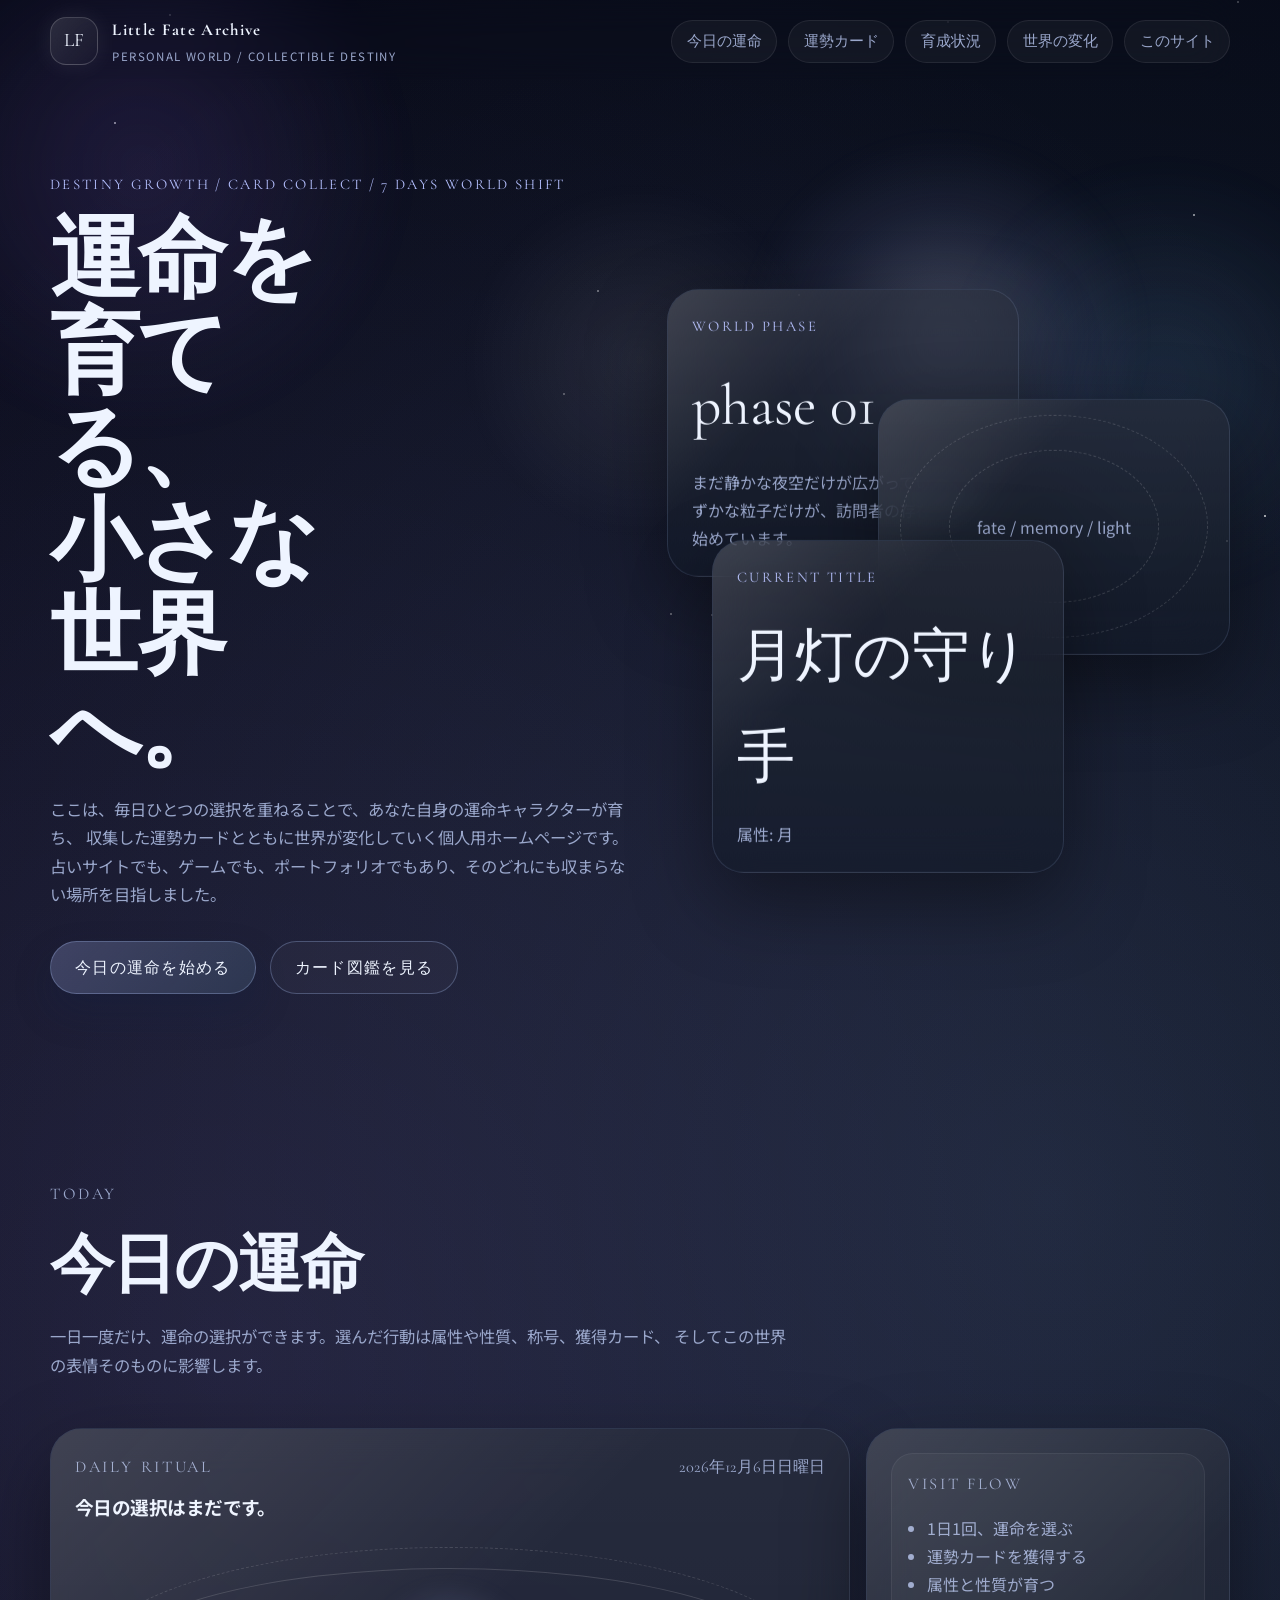
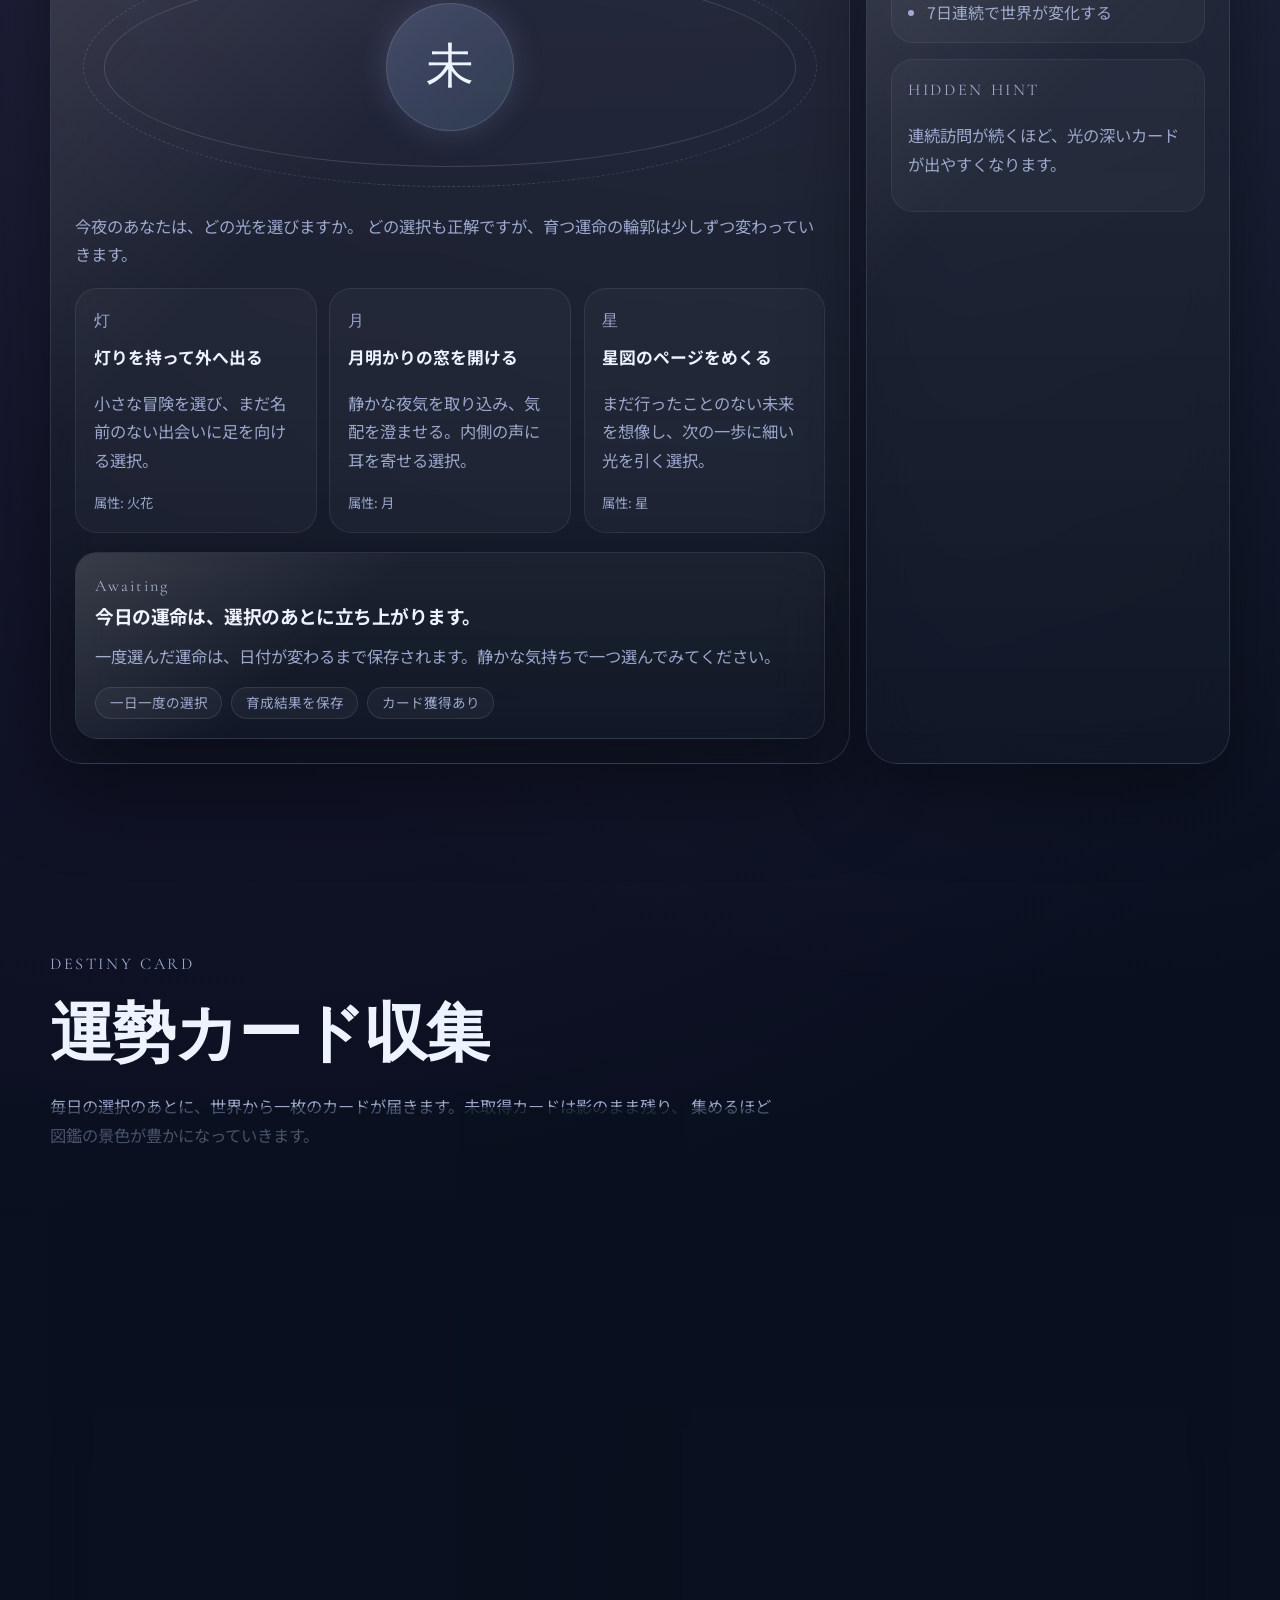
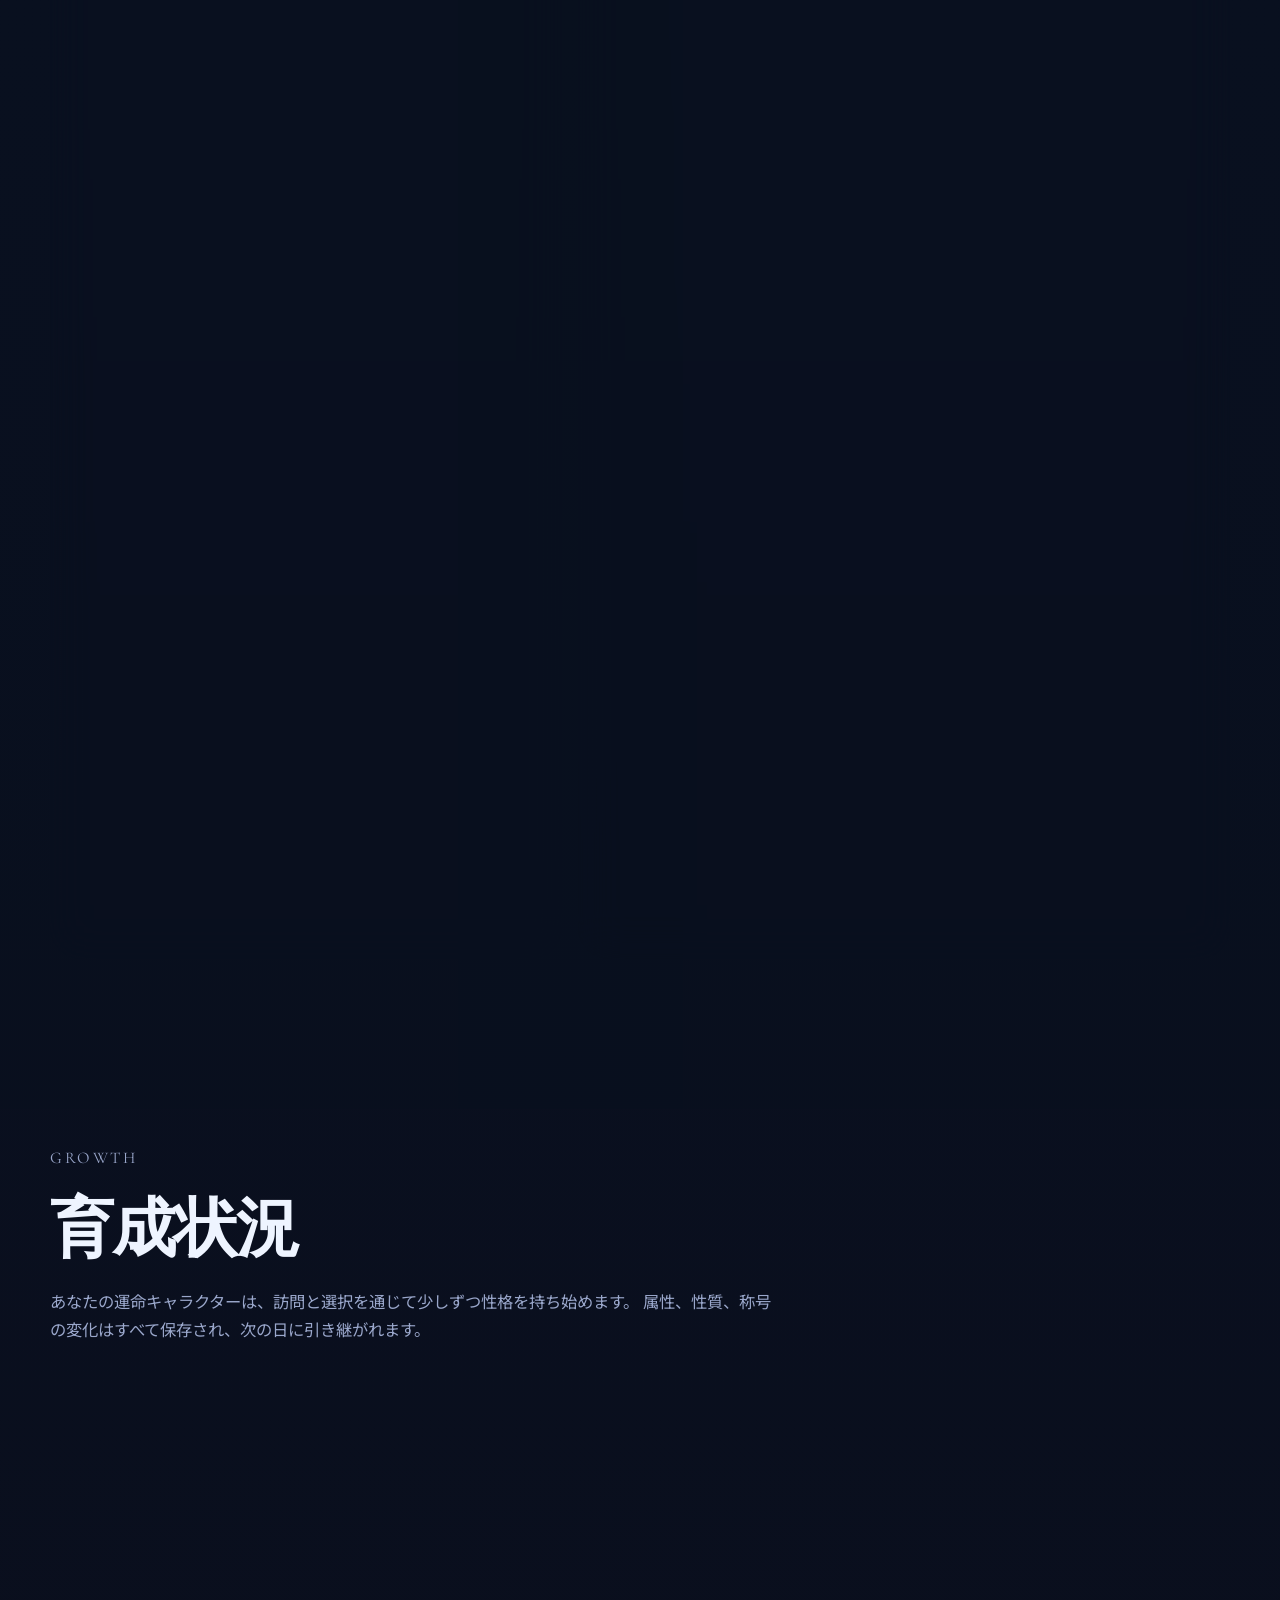
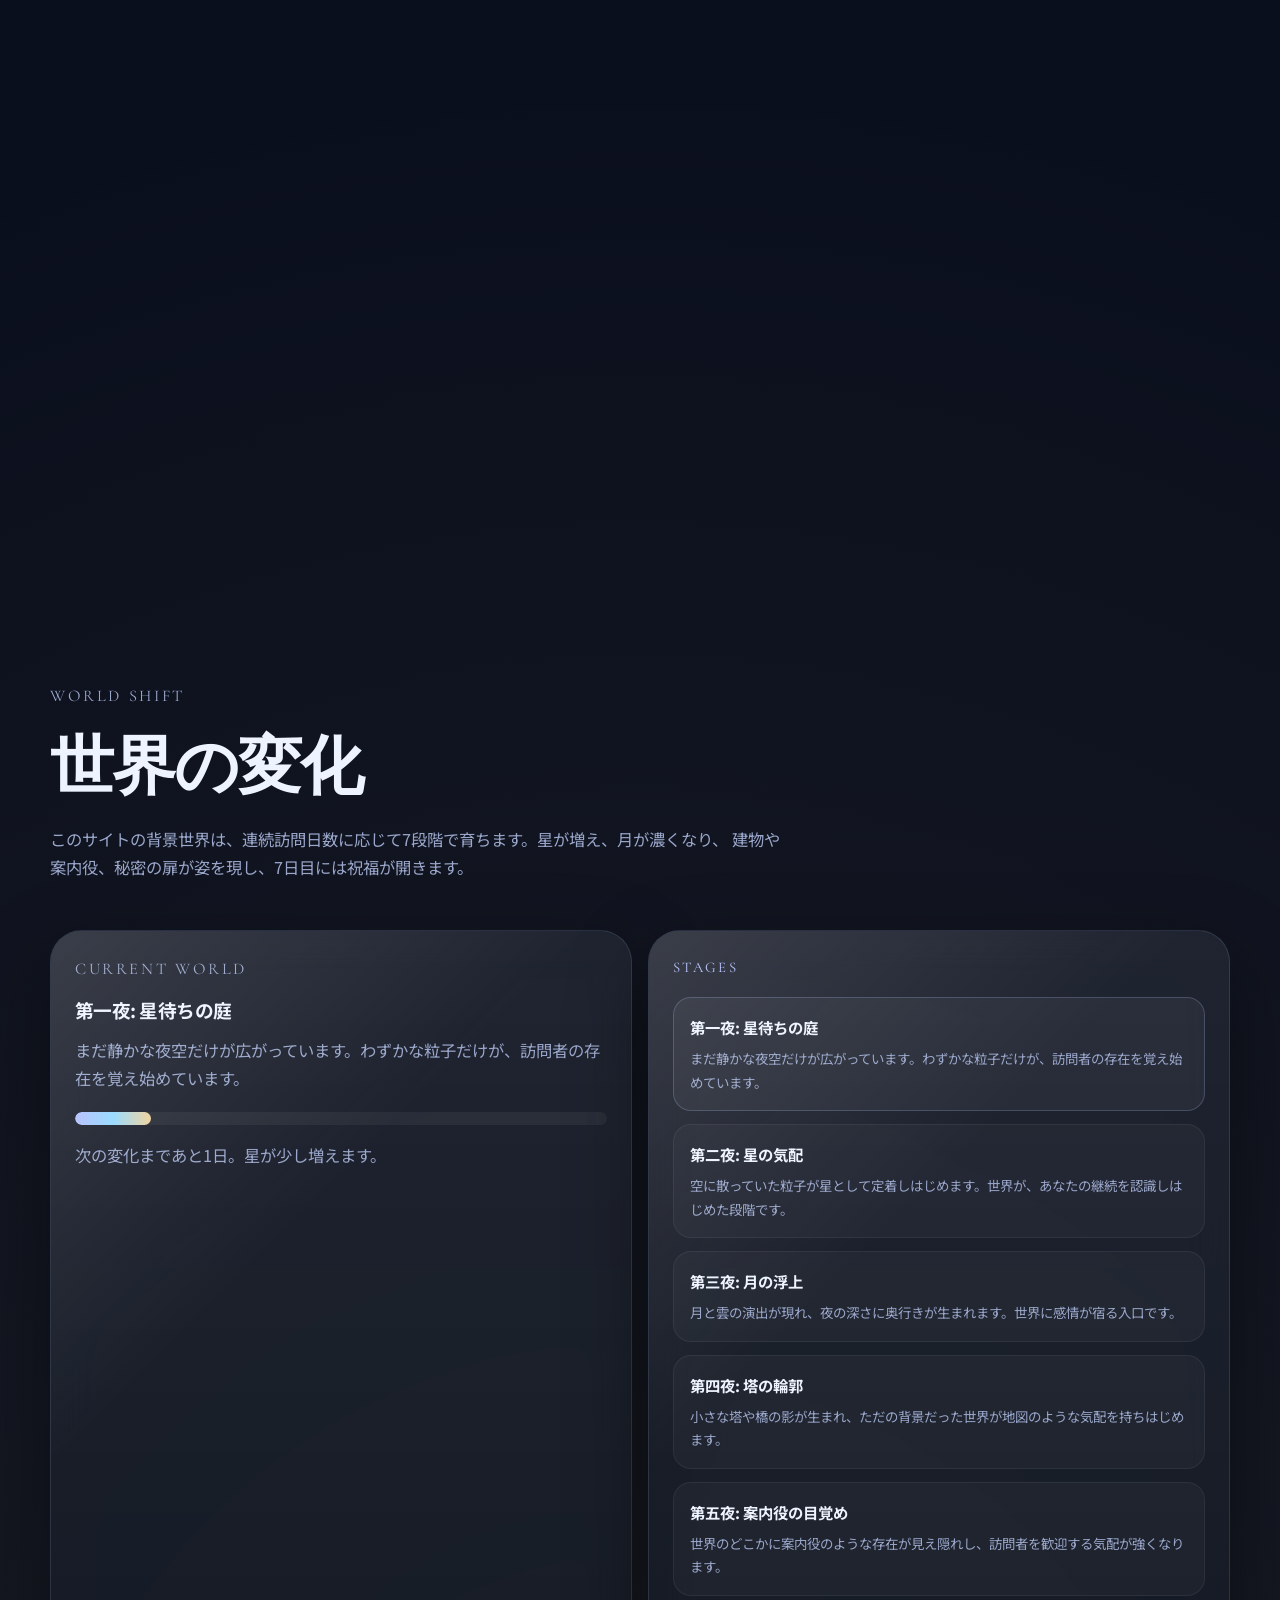
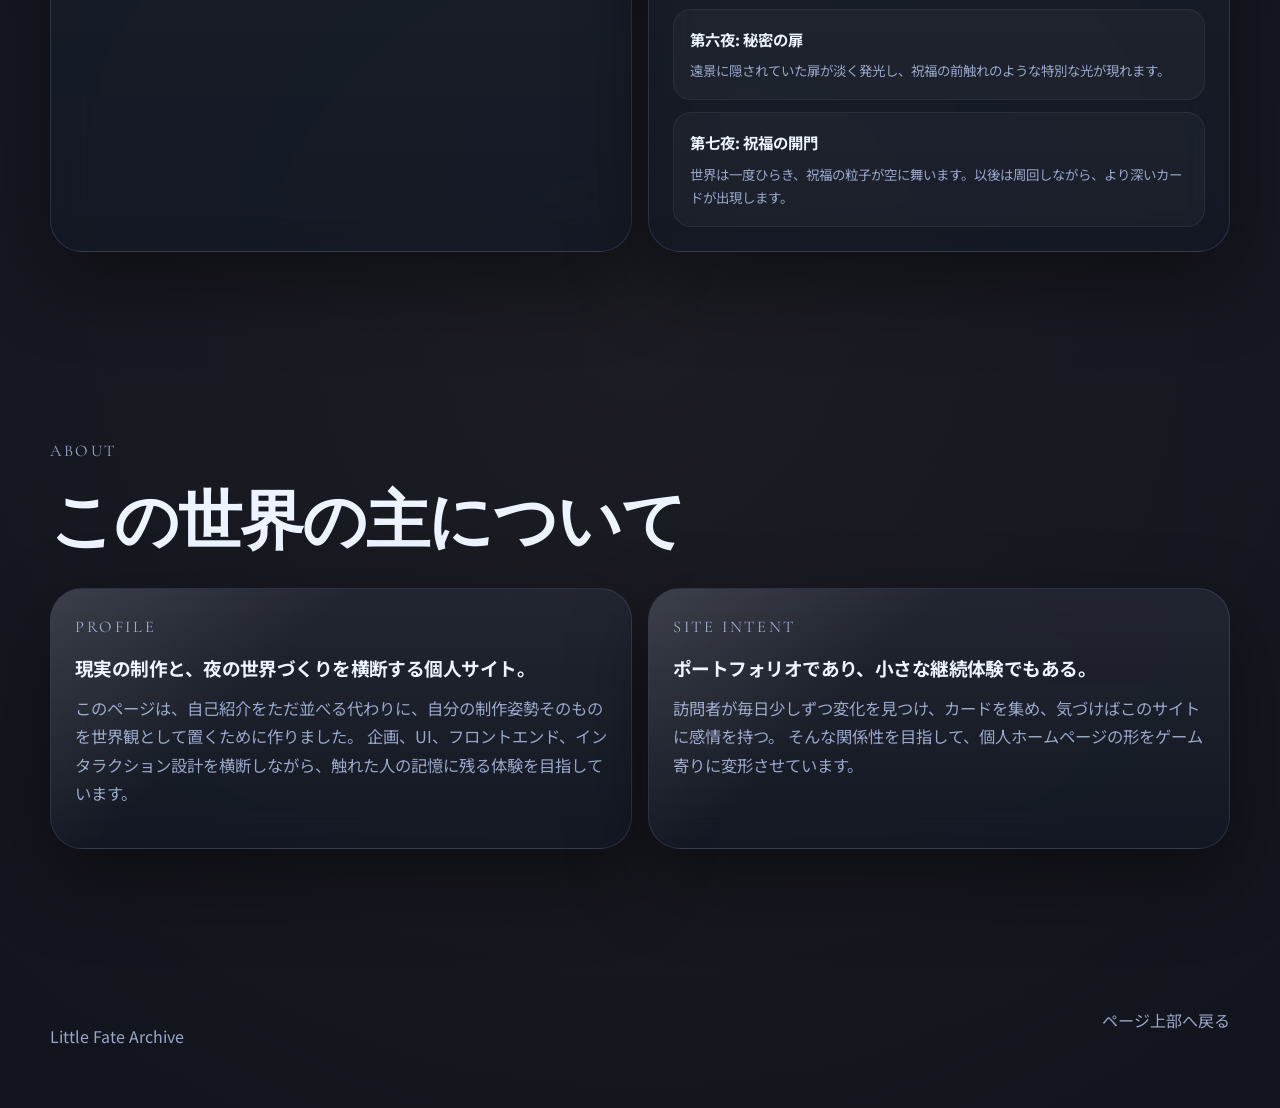
==== commit 65ece497: "ゲーム性を強める" ====
--- a/index.html
+++ b/index.html
@@ -3,247 +3,304 @@
 <head>
   <meta charset="UTF-8">
   <meta name="viewport" content="width=device-width, initial-scale=1.0">
-  <meta name="description" content="遊べる個人サイト。おみくじと今日の運勢を中心に、訪れるたびに気分が少し上向く体験型ホームページ。">
-  <title>Fortune Playground</title>
+  <meta name="description" content="運命を育て、運勢カードを集め、7日ごとに世界が変化する個人用ホームページ。Webアートとミニゲームの中間を目指した体験型サイト。">
+  <title>運命育成サイト | Little Fate Archive</title>
   <link rel="preconnect" href="https://fonts.googleapis.com">
   <link rel="preconnect" href="https://fonts.gstatic.com" crossorigin>
-  <link href="https://fonts.googleapis.com/css2?family=DotGothic16&family=Zen+Kaku+Gothic+New:wght@400;500;700;900&display=swap" rel="stylesheet">
+  <link href="https://fonts.googleapis.com/css2?family=Cormorant+Garamond:wght@500;600;700&family=Noto+Sans+JP:wght@400;500;700;900&display=swap" rel="stylesheet">
   <link rel="stylesheet" href="style.css">
 </head>
-<body>
-  <div class="noise" aria-hidden="true"></div>
-  <div class="cursor-aura" aria-hidden="true"></div>
+<body data-stage="1" data-element="moon">
+  <div class="backdrop" aria-hidden="true">
+    <div class="nebula nebula-a"></div>
+    <div class="nebula nebula-b"></div>
+    <div class="starfield" id="starfield"></div>
+    <div class="moon-glow"></div>
+    <div class="cursor-light"></div>
+    <div class="world-silhouette">
+      <span class="tower tower-a"></span>
+      <span class="tower tower-b"></span>
+      <span class="tower tower-c"></span>
+      <span class="bridge"></span>
+      <span class="guide"></span>
+      <span class="secret-door"></span>
+    </div>
+  </div>
 
   <header class="topbar" id="top">
     <a class="brand" href="#hero">
-      <span class="brand-badge">遊</span>
-      <span class="brand-text">
-        <strong>Fortune Playground</strong>
-        <span>playful personal homepage</span>
+      <span class="brand-mark">LF</span>
+      <span class="brand-copy">
+        <strong>Little Fate Archive</strong>
+        <span>personal world / collectible destiny</span>
       </span>
     </a>
     <nav class="nav" aria-label="主要ナビゲーション">
-      <a href="#omikuji">おみくじ</a>
-      <a href="#today">今日の運勢</a>
+      <a href="#today">今日の運命</a>
+      <a href="#cards">運勢カード</a>
+      <a href="#growth">育成状況</a>
+      <a href="#world">世界の変化</a>
       <a href="#about">このサイト</a>
-      <a href="#contact">連絡先</a>
     </nav>
   </header>
 
   <main>
     <section class="hero section" id="hero">
       <div class="hero-copy" data-reveal>
-        <p class="eyebrow">Touch / Scroll / Play</p>
+        <p class="eyebrow">Destiny Growth / Card Collect / 7 Days World Shift</p>
         <h1>
-          今日は少し、<br>
-          遊ぶように運をひらく。
+          運命を育てる、<br>
+          小さな世界へ。
         </h1>
         <p class="lead">
-          ここはプロフィールを読むだけの場所ではなく、触れるたびに空気が変わる個人サイトです。
-          おみくじを引いて、今日の運勢を受け取り、ちょっとだけ気分のいい未来へ進めます。
+          ここは、毎日ひとつの選択を重ねることで、あなた自身の運命キャラクターが育ち、
+          収集した運勢カードとともに世界が変化していく個人用ホームページです。
+          占いサイトでも、ゲームでも、ポートフォリオでもあり、そのどれにも収まらない場所を目指しました。
         </p>
         <div class="hero-actions">
-          <a class="button button-primary" href="#omikuji">おみくじを引く</a>
-          <a class="button button-secondary" href="#today">今日の運勢を見る</a>
+          <a class="button button-primary" href="#today">今日の運命を始める</a>
+          <a class="button button-secondary" href="#cards">カード図鑑を見る</a>
         </div>
       </div>
 
-      <div class="hero-stage" data-depth="0.14" aria-hidden="true">
-        <div class="float-card ticket-card">
-          <p class="mini-label">Today</p>
-          <p class="big-copy">LUCK</p>
-          <p class="small-copy">Tap the page. Let it glow.</p>
-        </div>
-        <div class="float-card capsule-card">
-          <span class="capsule capsule-a"></span>
-          <span class="capsule capsule-b"></span>
-          <span class="capsule capsule-c"></span>
-        </div>
-        <div class="float-card orbit-card">
-          <span class="orbit"></span>
-          <span class="orbit orbit-delayed"></span>
-          <p>FORTUNE SIGNAL</p>
-        </div>
-      </div>
-    </section>
-
-    <section class="fortune-zones section" id="omikuji">
-      <div class="section-heading" data-reveal>
-        <p class="eyebrow">Omikuji</p>
-        <h2>おみくじを引く</h2>
+      <div class="hero-panels" data-depth="0.12" aria-hidden="true">
+        <article class="glass panel-ticket">
+          <p class="mini-label">World Phase</p>
+          <p class="panel-value" id="heroWorldPhase">phase 01</p>
+          <p class="panel-note" id="heroWorldNote">静かな夜空だけが広がる、始まりの世界。</p>
+        </article>
+        <article class="glass panel-orbit">
+          <span class="orbit orbit-a"></span>
+          <span class="orbit orbit-b"></span>
+          <p>fate / memory / light</p>
+        </article>
+        <article class="glass panel-character">
+          <p class="mini-label">Current Title</p>
+          <p class="panel-character-title" id="heroTitle">月影の案内人</p>
+          <p class="panel-note" id="heroElement">属性: 月</p>
+        </article>
+      </div>
+    </section>
+
+    <section class="today section" id="today">
+      <div class="section-heading" data-reveal>
+        <p class="eyebrow">Today</p>
+        <h2>今日の運命</h2>
         <p>
-          ボタンを押すたびに、運勢・一言・ラッキーアイテム・行動ヒントが切り替わります。
-          ほんの少し大げさなくらいが、今日はちょうどいいかもしれません。
-        </p>
-      </div>
-
-      <div class="fortune-layout">
-        <article class="fortune-machine panel" data-reveal>
-          <div class="machine-head">
-            <p class="machine-title">Omikuji Machine</p>
-            <p class="machine-sub">運の波形を読み込み中</p>
-          </div>
-
-          <div class="fortune-stage" id="fortuneStage">
-            <div class="fortune-burst" aria-hidden="true"></div>
-            <div class="fortune-shell" id="fortuneShell">
-              <span class="shell-core">御</span>
-            </div>
-          </div>
-
-          <button class="draw-button" id="drawOmikuji" type="button" aria-describedby="fortuneResult">
-            おみくじを引く
-          </button>
-
-          <div class="fortune-result" id="fortuneResult" aria-live="polite">
-            <p class="result-rank">準備OK</p>
-            <h3>気分が乗ったら、引いてみてください。</h3>
-            <p class="result-message">
-              今日はどんな運が出ても、演出込みで楽しむのが正解です。
+          一日一度だけ、運命の選択ができます。選んだ行動は属性や性質、称号、獲得カード、
+          そしてこの世界の表情そのものに影響します。
+        </p>
+      </div>
+
+      <div class="today-layout">
+        <article class="glass ritual-panel" data-reveal>
+          <div class="ritual-head">
+            <div>
+              <p class="mini-label">Daily Ritual</p>
+              <h3 id="dailyStatusTitle">今日の選択はまだです。</h3>
+            </div>
+            <p class="ritual-date" id="todayDate"></p>
+          </div>
+
+          <div class="fortune-sigil" id="fortuneSigil" aria-hidden="true">
+            <span class="sigil-ring ring-a"></span>
+            <span class="sigil-ring ring-b"></span>
+            <span class="sigil-core" id="sigilCore">未</span>
+          </div>
+
+          <div class="choice-intro" id="choiceIntro">
+            <p>
+              今夜のあなたは、どの光を選びますか。
+              どの選択も正解ですが、育つ運命の輪郭は少しずつ変わっていきます。
             </p>
-            <dl class="result-meta">
-              <div>
-                <dt>ラッキーアイテム</dt>
-                <dd>まだ秘密</dd>
-              </div>
-              <div>
-                <dt>おすすめアクション</dt>
-                <dd>深呼吸してスタート</dd>
-              </div>
-            </dl>
-          </div>
-        </article>
-
-        <aside class="fortune-side" data-reveal>
-          <div class="mini-panel panel">
-            <p class="mini-label">How To Enjoy</p>
-            <ul class="tips-list">
-              <li>朝に1回引く</li>
-              <li>気分転換でもう1回引く</li>
-              <li>結果を友人に共有して遊ぶ</li>
+          </div>
+
+          <div class="choice-grid" id="choiceGrid" aria-live="polite"></div>
+
+          <div class="daily-result glass-sub" id="dailyResult" aria-live="polite">
+            <p class="result-label" id="dailyResultLabel">Awaiting</p>
+            <h3 id="dailyResultTitle">今日の運命は、選択のあとに立ち上がります。</h3>
+            <p id="dailyResultText">
+              一度選んだ運命は、日付が変わるまで保存されます。静かな気持ちで一つ選んでみてください。
+            </p>
+            <div class="daily-impact" id="dailyImpact"></div>
+          </div>
+        </article>
+
+        <aside class="glass today-side" data-reveal>
+          <div class="side-block">
+            <p class="mini-label">Visit Flow</p>
+            <ul class="side-list">
+              <li>1日1回、運命を選ぶ</li>
+              <li>運勢カードを獲得する</li>
+              <li>属性と性質が育つ</li>
+              <li>7日連続で世界が変化する</li>
             </ul>
           </div>
-          <div class="mini-panel panel accent-panel">
-            <p class="mini-label">Mood</p>
-            <p class="accent-copy">
-              「占い」というより、今日は少し楽しく動き出すためのきっかけ。
+          <div class="side-block">
+            <p class="mini-label">Hidden Hint</p>
+            <p id="hiddenHint">
+              連続訪問が続くほど、光の深いカードが出やすくなります。
             </p>
           </div>
         </aside>
       </div>
     </section>
 
-    <section class="today-zone section" id="today">
-      <div class="section-heading" data-reveal>
-        <p class="eyebrow">Today's Fortune</p>
-        <h2>今日の運勢</h2>
+    <section class="cards section" id="cards">
+      <div class="section-heading" data-reveal>
+        <p class="eyebrow">Destiny Card</p>
+        <h2>運勢カード収集</h2>
         <p>
-          日付に応じて、その日の気分を彩るデイリー運勢を表示します。
-          眺めるだけでも楽しいように、5つの項目をまとめてカード化しました。
-        </p>
-      </div>
-
-      <div class="today-panel panel is-locked" id="todayPanel" data-reveal>
-        <div class="today-lock" id="todayLock" aria-live="polite">
-          <p class="mini-label">Locked Fortune</p>
-          <h3 id="todayLockTitle">まずはおみくじを引いてください。</h3>
-          <p id="todayLockMessage">
-            今日の運勢はまだ封印中です。先におみくじを引くと、その結果をヒントに今日の流れが解放されます。
+          毎日の選択のあとに、世界から一枚のカードが届きます。未取得カードは影のまま残り、
+          集めるほど図鑑の景色が豊かになっていきます。
+        </p>
+      </div>
+
+      <div class="card-reward-layout">
+        <article class="glass reward-panel" data-reveal>
+          <div class="reward-head">
+            <p class="mini-label">Today's Card</p>
+            <p class="reward-status" id="cardRewardStatus">未獲得</p>
+          </div>
+          <div class="reward-stage" id="rewardStage">
+            <div class="reward-halo"></div>
+            <article class="reward-card card-shell is-empty" id="rewardCard">
+              <p class="card-rarity" id="rewardCardRarity">FATE</p>
+              <h3 id="rewardCardName">まだカードは届いていません</h3>
+              <p class="card-attribute" id="rewardCardAttribute">属性: 未定</p>
+              <p class="card-description" id="rewardCardDescription">
+                今日の運命を選ぶと、その結果に応じた一枚がここに記録されます。
+              </p>
+            </article>
+          </div>
+        </article>
+
+        <article class="glass collection-panel" data-reveal>
+          <div class="collection-head">
+            <div>
+              <p class="mini-label">Collection</p>
+              <h3 id="collectionRate">0 / 30</h3>
+            </div>
+            <p class="collection-sub" id="collectionPercent">0%</p>
+          </div>
+          <div class="collection-grid" id="collectionGrid"></div>
+        </article>
+      </div>
+    </section>
+
+    <section class="growth section" id="growth">
+      <div class="section-heading" data-reveal>
+        <p class="eyebrow">Growth</p>
+        <h2>育成状況</h2>
+        <p>
+          あなたの運命キャラクターは、訪問と選択を通じて少しずつ性格を持ち始めます。
+          属性、性質、称号の変化はすべて保存され、次の日に引き継がれます。
+        </p>
+      </div>
+
+      <div class="growth-layout">
+        <article class="glass status-panel" data-reveal>
+          <div class="status-hero">
+            <p class="mini-label">Destiny Character</p>
+            <h3 id="statusTitle">月影の案内人</h3>
+            <p id="statusElement">属性: 月</p>
+          </div>
+
+          <dl class="status-grid">
+            <div>
+              <dt>累計訪問日数</dt>
+              <dd id="totalVisits">0日</dd>
+            </div>
+            <div>
+              <dt>連続訪問日数</dt>
+              <dd id="visitStreak">0日</dd>
+            </div>
+            <div>
+              <dt>世界段階</dt>
+              <dd id="worldStageLabel">第1段階</dd>
+            </div>
+            <div>
+              <dt>周回数</dt>
+              <dd id="worldCycleLabel">0周</dd>
+            </div>
+          </dl>
+
+          <div class="traits" id="traitMeters"></div>
+        </article>
+
+        <article class="glass achievement-panel" data-reveal>
+          <p class="mini-label">Milestones</p>
+          <div class="achievement-list" id="achievementList"></div>
+        </article>
+      </div>
+    </section>
+
+    <section class="world section" id="world">
+      <div class="section-heading" data-reveal>
+        <p class="eyebrow">World Shift</p>
+        <h2>世界の変化</h2>
+        <p>
+          このサイトの背景世界は、連続訪問日数に応じて7段階で育ちます。星が増え、月が濃くなり、
+          建物や案内役、秘密の扉が姿を現し、7日目には祝福が開きます。
+        </p>
+      </div>
+
+      <div class="world-layout">
+        <article class="glass world-panel" data-reveal>
+          <p class="mini-label">Current World</p>
+          <h3 id="worldName">第一夜: 星待ちの庭</h3>
+          <p id="worldDescription">
+            まだ静かな空だけが広がっています。けれど、夜は確かに育ちはじめています。
           </p>
-        </div>
-        <div class="today-main">
-          <p class="mini-label" id="todayDateLabel">TODAY SIGNAL</p>
-          <h3 id="todayHeadline">今日の運勢を計算中です。</h3>
-          <p id="todaySummary">
-            少しだけお待ちください。今日の空気感を言葉に変換しています。
+          <div class="world-progress">
+            <div class="world-track">
+              <span class="world-progress-bar" id="worldProgressBar"></span>
+            </div>
+            <p id="worldNextHint">次の変化まであと1日。</p>
+          </div>
+        </article>
+
+        <article class="glass stage-list-panel" data-reveal>
+          <p class="mini-label">Stages</p>
+          <div class="stage-list" id="stageList"></div>
+        </article>
+      </div>
+    </section>
+
+    <section class="about section" id="about">
+      <div class="section-heading" data-reveal>
+        <p class="eyebrow">About</p>
+        <h2>この世界の主について</h2>
+      </div>
+
+      <div class="about-layout">
+        <article class="glass about-card" data-reveal>
+          <p class="mini-label">Profile</p>
+          <h3>現実の制作と、夜の世界づくりを横断する個人サイト。</h3>
+          <p>
+            このページは、自己紹介をただ並べる代わりに、自分の制作姿勢そのものを世界観として置くために作りました。
+            企画、UI、フロントエンド、インタラクション設計を横断しながら、触れた人の記憶に残る体験を目指しています。
           </p>
-        </div>
-
-        <div class="today-grid">
-          <article class="today-card" data-tone="love">
-            <p>恋愛運</p>
-            <strong id="fortuneLove">-</strong>
-          </article>
-          <article class="today-card" data-tone="work">
-            <p>仕事運</p>
-            <strong id="fortuneWork">-</strong>
-          </article>
-          <article class="today-card" data-tone="money">
-            <p>金運</p>
-            <strong id="fortuneMoney">-</strong>
-          </article>
-          <article class="today-card" data-tone="health">
-            <p>健康運</p>
-            <strong id="fortuneHealth">-</strong>
-          </article>
-          <article class="today-card wide" data-tone="keyword">
-            <p>今日のキーワード</p>
-            <strong id="fortuneKeyword">-</strong>
-          </article>
-        </div>
-      </div>
-    </section>
-
-    <section class="about-zone section" id="about">
-      <div class="section-heading" data-reveal>
-        <p class="eyebrow">About This Site</p>
-        <h2>このサイトについて</h2>
-      </div>
-
-      <div class="about-grid">
-        <article class="panel about-card" data-reveal>
-          <p class="mini-label">Concept</p>
-          <h3>プロフィールを遊び場に変える。</h3>
+        </article>
+        <article class="glass about-card" data-reveal>
+          <p class="mini-label">Site Intent</p>
+          <h3>ポートフォリオであり、小さな継続体験でもある。</h3>
           <p>
-            作品や肩書きを整然と並べるよりも、この人の空気感や発想が伝わることを優先した個人サイトです。
-            少し笑えて、少し気分が上がって、気づけば記憶に残る。そんな温度を目指しています。
+            訪問者が毎日少しずつ変化を見つけ、カードを集め、気づけばこのサイトに感情を持つ。
+            そんな関係性を目指して、個人ホームページの形をゲーム寄りに変形させています。
           </p>
         </article>
-
-        <article class="panel about-card" data-reveal>
-          <p class="mini-label">What I Do</p>
-          <h3>つくること、試すこと、驚かせること。</h3>
-          <p>
-            ここには本来、自己紹介、活動内容、制作領域、リンク集などを入れられます。
-            今は仮文ですが、後から自分の肩書きや制作テーマに自然に置き換えられる構造にしてあります。
-          </p>
-        </article>
-
-        <article class="panel about-card" data-reveal>
-          <p class="mini-label">Sections</p>
-          <h3>遊びと情報が、ちゃんと両立する設計。</h3>
-          <p>
-            おみくじと今日の運勢を入口にしつつ、下層では個人サイトとして必要な情報も拾えるように整理しています。
-            ただ楽しいだけで終わらず、公開用のホームページとして使える形です。
-          </p>
-        </article>
-      </div>
-    </section>
-
-    <section class="contact-zone section" id="contact">
-      <div class="contact-panel panel" data-reveal>
-        <div class="contact-copy">
-          <p class="eyebrow">Contact</p>
-          <h2>連絡先</h2>
-          <p>
-            気軽な感想、制作相談、コラボの話まで歓迎です。
-            公開時はここを実際のメールやSNSに差し替えて使ってください。
-          </p>
-        </div>
-        <div class="contact-links">
-          <a href="mailto:hello@example.com">hello@example.com</a>
-          <a href="https://github.com/" target="_blank" rel="noreferrer">GitHub</a>
-          <a href="https://x.com/" target="_blank" rel="noreferrer">X / Social</a>
-        </div>
       </div>
     </section>
   </main>
 
   <footer class="footer">
-    <p>Fortune Playground</p>
+    <p>Little Fate Archive</p>
     <a href="#top">ページ上部へ戻る</a>
   </footer>
 
+  <script src="data.js"></script>
   <script src="script.js"></script>
 </body>
 </html>
--- a/style.css
+++ b/style.css
@@ -1,24 +1,26 @@
 :root {
-  --bg: #fff7ef;
-  --bg-strong: #ffe2bc;
-  --paper: rgba(255, 252, 246, 0.86);
-  --paper-strong: rgba(255, 247, 237, 0.98);
-  --text: #241814;
-  --muted: #695249;
-  --line: rgba(49, 28, 22, 0.12);
-  --hot-pink: #ff4f93;
-  --sun-orange: #ff8a3d;
-  --mint: #4dcaa8;
-  --sky: #59b8ff;
-  --violet: #785bff;
-  --gold: #ffbf40;
-  --radius-xl: 34px;
+  --bg: #070b16;
+  --bg-2: #0d1326;
+  --bg-3: #111a34;
+  --panel: rgba(10, 16, 31, 0.56);
+  --panel-strong: rgba(10, 16, 31, 0.76);
+  --line: rgba(177, 201, 255, 0.14);
+  --line-strong: rgba(177, 201, 255, 0.28);
+  --text: #eef4ff;
+  --muted: #9aa7cb;
+  --moon: #b3befd;
+  --star: #94d9ff;
+  --dream: #c48dff;
+  --light: #f0d29a;
+  --wind: #75d3c5;
+  --spark: #ffad74;
+  --radius-xl: 32px;
   --radius-lg: 24px;
   --radius-md: 18px;
-  --shadow: 0 24px 60px rgba(132, 68, 36, 0.12);
+  --shadow: 0 30px 80px rgba(0, 0, 0, 0.4);
   --container: 1180px;
   --cursor-x: 50vw;
-  --cursor-y: 30vh;
+  --cursor-y: 40vh;
 }
 
 *,
@@ -35,13 +37,13 @@
   margin: 0;
   min-width: 320px;
   color: var(--text);
-  font-family: "Zen Kaku Gothic New", sans-serif;
-  line-height: 1.7;
   background:
-    radial-gradient(circle at 10% 10%, rgba(255, 79, 147, 0.16), transparent 22%),
-    radial-gradient(circle at 88% 18%, rgba(89, 184, 255, 0.2), transparent 22%),
-    radial-gradient(circle at 50% 100%, rgba(255, 191, 64, 0.16), transparent 28%),
-    linear-gradient(180deg, #fffaf4 0%, #fff2df 52%, #ffe9d0 100%);
+    radial-gradient(circle at 18% 18%, rgba(196, 141, 255, 0.12), transparent 24%),
+    radial-gradient(circle at 82% 16%, rgba(148, 217, 255, 0.12), transparent 22%),
+    radial-gradient(circle at 50% 90%, rgba(240, 210, 154, 0.08), transparent 28%),
+    linear-gradient(180deg, #060916 0%, #0a1021 42%, #090d18 100%);
+  font-family: "Noto Sans JP", sans-serif;
+  line-height: 1.75;
   overflow-x: hidden;
 }
 
@@ -50,10 +52,11 @@
   position: fixed;
   inset: 0;
   background:
-    linear-gradient(90deg, rgba(255, 255, 255, 0.2) 1px, transparent 1px),
-    linear-gradient(rgba(255, 255, 255, 0.18) 1px, transparent 1px);
-  background-size: 34px 34px;
-  opacity: 0.28;
+    linear-gradient(rgba(255, 255, 255, 0.03) 1px, transparent 1px),
+    linear-gradient(90deg, rgba(255, 255, 255, 0.03) 1px, transparent 1px);
+  background-size: 88px 88px;
+  opacity: 0.18;
+  mask-image: radial-gradient(circle at center, black 30%, transparent 88%);
   pointer-events: none;
 }
 
@@ -62,32 +65,213 @@
   text-decoration: none;
 }
 
-button,
-input,
-textarea,
-select {
+button {
   font: inherit;
 }
 
-.noise,
-.cursor-aura {
+.backdrop,
+.starfield,
+.cursor-light,
+.moon-glow,
+.world-silhouette {
   position: fixed;
   inset: 0;
   pointer-events: none;
 }
 
-.noise {
-  background-image:
-    radial-gradient(rgba(0, 0, 0, 0.04) 0.8px, transparent 0.8px);
-  background-size: 10px 10px;
-  opacity: 0.2;
-  mix-blend-mode: multiply;
-}
-
-.cursor-aura {
+.backdrop {
+  z-index: -2;
+  overflow: hidden;
+}
+
+.nebula {
+  position: absolute;
+  border-radius: 999px;
+  filter: blur(32px);
+  opacity: 0.8;
+}
+
+.nebula-a {
+  width: 42vw;
+  height: 42vw;
+  left: -10vw;
+  top: -8vw;
+  background: radial-gradient(circle, rgba(160, 122, 255, 0.18), transparent 70%);
+}
+
+.nebula-b {
+  width: 34vw;
+  height: 34vw;
+  right: -8vw;
+  top: 18vh;
+  background: radial-gradient(circle, rgba(128, 198, 255, 0.16), transparent 70%);
+}
+
+.starfield {
+  z-index: -1;
+}
+
+.star {
+  position: absolute;
+  width: 2px;
+  height: 2px;
+  border-radius: 50%;
+  background: rgba(255, 255, 255, 0.9);
+  box-shadow: 0 0 12px rgba(255, 255, 255, 0.5);
+  animation: starPulse 5s ease-in-out infinite;
+}
+
+.moon-glow {
+  inset: auto 10vw auto auto;
+  width: 26rem;
+  height: 26rem;
+  top: 8rem;
+  border-radius: 50%;
   background:
-    radial-gradient(circle 220px at var(--cursor-x) var(--cursor-y), rgba(255, 255, 255, 0.8), transparent 70%);
-  transition: background-position 140ms linear;
+    radial-gradient(circle, rgba(206, 218, 255, 0.28), rgba(166, 182, 255, 0.08) 42%, transparent 68%);
+  filter: blur(12px);
+  z-index: -1;
+}
+
+.cursor-light {
+  background: radial-gradient(circle 240px at var(--cursor-x) var(--cursor-y), rgba(255, 255, 255, 0.08), transparent 75%);
+}
+
+.world-silhouette {
+  z-index: -1;
+  bottom: -4vh;
+}
+
+.tower,
+.bridge,
+.guide,
+.secret-door {
+  position: absolute;
+  bottom: 0;
+  display: block;
+}
+
+.tower {
+  width: 11rem;
+  background: linear-gradient(180deg, rgba(40, 54, 88, 0.1), rgba(10, 16, 30, 0.84));
+  clip-path: polygon(28% 0%, 72% 0%, 82% 100%, 18% 100%);
+  opacity: 0;
+  transition: opacity 500ms ease, transform 500ms ease;
+}
+
+.tower-a {
+  left: 10vw;
+  height: 18vh;
+}
+
+.tower-b {
+  left: 18vw;
+  height: 25vh;
+}
+
+.tower-c {
+  right: 13vw;
+  height: 21vh;
+}
+
+.bridge {
+  left: 22vw;
+  width: 18vw;
+  height: 1.5rem;
+  background: linear-gradient(90deg, rgba(66, 85, 122, 0.25), rgba(12, 18, 34, 0.8));
+  opacity: 0;
+  transform: translateY(6px);
+  transition: opacity 500ms ease, transform 500ms ease;
+}
+
+.guide {
+  left: 48vw;
+  width: 4rem;
+  height: 10rem;
+  border-radius: 40% 40% 22% 22%;
+  background: linear-gradient(180deg, rgba(224, 236, 255, 0.18), rgba(113, 140, 205, 0.32), rgba(11, 17, 33, 0.9));
+  filter: blur(0.2px) drop-shadow(0 0 20px rgba(171, 194, 255, 0.2));
+  opacity: 0;
+  transition: opacity 500ms ease, transform 500ms ease;
+}
+
+.secret-door {
+  right: 24vw;
+  width: 5rem;
+  height: 8rem;
+  border-radius: 18px 18px 10px 10px;
+  border: 1px solid rgba(177, 201, 255, 0.18);
+  background: linear-gradient(180deg, rgba(196, 141, 255, 0.14), rgba(10, 16, 30, 0.72));
+  box-shadow: 0 0 28px rgba(196, 141, 255, 0.12);
+  opacity: 0;
+  transition: opacity 500ms ease, transform 500ms ease;
+}
+
+body[data-stage="3"] .moon-glow,
+body[data-stage="4"] .moon-glow,
+body[data-stage="5"] .moon-glow,
+body[data-stage="6"] .moon-glow,
+body[data-stage="7"] .moon-glow {
+  opacity: 1;
+}
+
+body[data-stage="4"] .tower,
+body[data-stage="5"] .tower,
+body[data-stage="6"] .tower,
+body[data-stage="7"] .tower,
+body[data-stage="4"] .bridge,
+body[data-stage="5"] .bridge,
+body[data-stage="6"] .bridge,
+body[data-stage="7"] .bridge {
+  opacity: 1;
+  transform: none;
+}
+
+body[data-stage="5"] .guide,
+body[data-stage="6"] .guide,
+body[data-stage="7"] .guide {
+  opacity: 1;
+}
+
+body[data-stage="6"] .secret-door,
+body[data-stage="7"] .secret-door {
+  opacity: 1;
+}
+
+body[data-stage="7"] .nebula-a {
+  background: radial-gradient(circle, rgba(240, 210, 154, 0.2), transparent 70%);
+}
+
+body[data-stage="7"] .nebula-b {
+  background: radial-gradient(circle, rgba(196, 141, 255, 0.2), transparent 70%);
+}
+
+body[data-element="light"] {
+  --accent: var(--light);
+}
+
+body[data-element="moon"] {
+  --accent: var(--moon);
+}
+
+body[data-element="star"] {
+  --accent: var(--star);
+}
+
+body[data-element="wind"] {
+  --accent: var(--wind);
+}
+
+body[data-element="dream"] {
+  --accent: var(--dream);
+}
+
+body[data-element="silence"] {
+  --accent: #98a6d5;
+}
+
+body[data-element="spark"] {
+  --accent: var(--spark);
 }
 
 .topbar,
@@ -105,8 +289,8 @@
   align-items: center;
   justify-content: space-between;
   gap: 1rem;
-  padding: 1rem 0 0.7rem;
-  backdrop-filter: blur(14px);
+  padding: 1rem 0 0.8rem;
+  backdrop-filter: blur(18px);
 }
 
 .brand {
@@ -115,65 +299,69 @@
   gap: 0.9rem;
 }
 
-.brand-badge {
+.brand-mark {
   display: grid;
   place-items: center;
   width: 3rem;
   height: 3rem;
-  border-radius: 18px;
-  background: linear-gradient(135deg, var(--hot-pink), var(--sun-orange));
-  color: #fffaf4;
-  font-weight: 900;
-  box-shadow: 0 16px 26px rgba(255, 79, 147, 0.28);
-}
-
-.brand-text {
-  display: grid;
-  gap: 0.1rem;
-}
-
-.brand-text strong,
+  border-radius: 16px;
+  border: 1px solid rgba(255, 255, 255, 0.18);
+  background: linear-gradient(135deg, rgba(255, 255, 255, 0.12), rgba(255, 255, 255, 0.02));
+  box-shadow: 0 0 24px rgba(255, 255, 255, 0.08);
+  font-family: "Cormorant Garamond", serif;
+  font-size: 1.2rem;
+}
+
+.brand-copy {
+  display: grid;
+  gap: 0.08rem;
+}
+
+.brand-copy strong,
 .nav a,
 .eyebrow,
 .mini-label,
 .button,
-.draw-button,
-.result-rank {
-  font-family: "DotGothic16", sans-serif;
-}
-
-.brand-text strong {
-  font-size: 1rem;
-  letter-spacing: 0.06em;
-}
-
-.brand-text span {
+.result-label,
+.card-rarity,
+.reward-status,
+.ritual-date {
+  font-family: "Cormorant Garamond", serif;
+}
+
+.brand-copy strong {
+  font-size: 1.04rem;
+  letter-spacing: 0.08em;
+}
+
+.brand-copy span {
   color: var(--muted);
   font-size: 0.72rem;
+  letter-spacing: 0.12em;
   text-transform: uppercase;
-  letter-spacing: 0.08em;
 }
 
 .nav {
   display: flex;
   flex-wrap: wrap;
-  gap: 0.75rem;
+  gap: 0.7rem;
 }
 
 .nav a {
-  padding: 0.5rem 0.9rem;
+  padding: 0.45rem 0.9rem;
   border-radius: 999px;
-  border: 1px solid rgba(36, 24, 20, 0.08);
-  background: rgba(255, 255, 255, 0.48);
-  font-size: 0.82rem;
-  letter-spacing: 0.04em;
-  transition: transform 220ms ease, background 220ms ease;
+  border: 1px solid rgba(255, 255, 255, 0.08);
+  background: rgba(255, 255, 255, 0.04);
+  color: var(--muted);
+  font-size: 0.95rem;
+  transition: transform 220ms ease, border-color 220ms ease, color 220ms ease;
 }
 
 .nav a:hover,
 .nav a:focus-visible {
+  color: var(--text);
+  border-color: rgba(255, 255, 255, 0.18);
   transform: translateY(-2px);
-  background: rgba(255, 255, 255, 0.9);
 }
 
 main {
@@ -181,609 +369,625 @@
 }
 
 .section {
-  padding: 5.5rem 0;
+  position: relative;
+  padding: 5.8rem 0;
 }
 
 .hero {
   min-height: calc(100vh - 5rem);
   display: grid;
-  grid-template-columns: minmax(0, 1.02fr) minmax(300px, 0.98fr);
+  grid-template-columns: minmax(0, 1.02fr) minmax(320px, 0.98fr);
+  gap: 2rem;
   align-items: center;
-  gap: 2rem;
 }
 
 .eyebrow,
 .mini-label {
   margin: 0 0 1rem;
-  color: var(--violet);
-  font-size: 0.82rem;
-  letter-spacing: 0.08em;
+  color: var(--accent, var(--moon));
+  font-size: 0.92rem;
+  letter-spacing: 0.16em;
   text-transform: uppercase;
 }
 
 .hero h1,
 .section-heading h2,
-.fortune-result h3,
-.about-card h3,
-.contact-copy h2,
-.today-main h3 {
+.ritual-panel h3,
+.reward-card h3,
+.status-panel h3,
+.world-panel h3,
+.about-card h3 {
   margin: 0;
-  font-weight: 900;
+  font-weight: 700;
+  letter-spacing: -0.03em;
   line-height: 1.05;
-  letter-spacing: -0.04em;
 }
 
 .hero h1 {
-  font-size: clamp(3rem, 7vw, 6.4rem);
+  font-family: "Cormorant Garamond", serif;
+  font-size: clamp(3.5rem, 7vw, 6.7rem);
+  max-width: 8ch;
 }
 
 .lead,
 .section-heading p,
-.fortune-result p,
+.ritual-panel p,
 .about-card p,
-.contact-copy p,
-.today-main p {
+.world-panel p,
+.side-block p,
+.reward-card p {
   color: var(--muted);
-  font-size: 1.03rem;
+  font-size: 1.02rem;
 }
 
 .hero-actions {
   display: flex;
   flex-wrap: wrap;
-  gap: 0.85rem;
+  gap: 0.9rem;
   margin-top: 2rem;
 }
 
-.button,
-.draw-button {
+.button {
   display: inline-flex;
   align-items: center;
   justify-content: center;
-  min-height: 3.4rem;
-  padding: 0 1.4rem;
-  border: 0;
+  min-height: 3.35rem;
+  padding: 0 1.5rem;
   border-radius: 999px;
-  cursor: pointer;
-  transition: transform 220ms ease, box-shadow 220ms ease, filter 220ms ease;
+  font-size: 1rem;
+  letter-spacing: 0.08em;
+  border: 1px solid var(--line-strong);
+  transition: transform 220ms ease, border-color 220ms ease, box-shadow 220ms ease;
 }
 
 .button:hover,
-.button:focus-visible,
-.draw-button:hover,
-.draw-button:focus-visible {
-  transform: translateY(-2px) scale(1.01);
-}
-
-.button-primary,
-.draw-button {
-  background: linear-gradient(135deg, var(--hot-pink), var(--sun-orange));
-  color: #fffaf4;
-  box-shadow: 0 16px 28px rgba(255, 79, 147, 0.28);
+.button:focus-visible {
+  transform: translateY(-2px);
+}
+
+.button-primary {
+  background: linear-gradient(135deg, rgba(179, 190, 253, 0.24), rgba(148, 217, 255, 0.12));
+  box-shadow: 0 18px 36px rgba(16, 30, 64, 0.26);
 }
 
 .button-secondary {
-  background: rgba(255, 255, 255, 0.64);
-  border: 1px solid rgba(36, 24, 20, 0.08);
-}
-
-.hero-stage {
-  position: relative;
-  min-height: 34rem;
-}
-
-.float-card,
-.panel {
+  background: rgba(255, 255, 255, 0.03);
+}
+
+.glass,
+.glass-sub {
   position: relative;
   overflow: hidden;
+  border-radius: var(--radius-xl);
   border: 1px solid var(--line);
-  border-radius: var(--radius-xl);
   background:
-    linear-gradient(180deg, rgba(255, 255, 255, 0.74), rgba(255, 249, 239, 0.9)),
-    var(--paper);
+    linear-gradient(180deg, rgba(255, 255, 255, 0.08), rgba(255, 255, 255, 0.02)),
+    var(--panel);
+  backdrop-filter: blur(22px);
   box-shadow: var(--shadow);
 }
 
-.float-card::before,
-.panel::before {
+.glass::before,
+.glass-sub::before {
   content: "";
   position: absolute;
   inset: 0;
-  background: linear-gradient(140deg, rgba(255, 255, 255, 0.7), transparent 42%);
+  background: linear-gradient(135deg, rgba(255, 255, 255, 0.12), transparent 36%);
   pointer-events: none;
 }
 
-.ticket-card,
-.capsule-card,
-.orbit-card {
+.glass-sub {
+  border-radius: 22px;
+  background:
+    linear-gradient(180deg, rgba(255, 255, 255, 0.06), rgba(255, 255, 255, 0.02)),
+    rgba(11, 17, 32, 0.52);
+}
+
+.hero-panels {
+  position: relative;
+  min-height: 38rem;
+}
+
+.panel-ticket,
+.panel-orbit,
+.panel-character {
   position: absolute;
-}
-
-.ticket-card {
+  padding: 1.5rem;
+}
+
+.panel-ticket {
   top: 2%;
   left: 0;
-  width: min(26rem, 92%);
-  padding: 1.7rem;
-  transform: rotate(-4deg);
-}
-
-.big-copy {
+  width: min(22rem, 88%);
+}
+
+.panel-orbit {
+  top: 20%;
+  right: 0;
+  width: min(22rem, 80%);
+  min-height: 16rem;
+  display: grid;
+  place-items: center;
+}
+
+.panel-character {
+  left: 8%;
+  bottom: 2%;
+  width: min(22rem, 88%);
+}
+
+.panel-value,
+.panel-character-title {
   margin: 0;
-  font-family: "DotGothic16", sans-serif;
-  font-size: clamp(2rem, 6vw, 4.5rem);
-  line-height: 1;
-  color: var(--hot-pink);
-}
-
-.small-copy {
+  font-family: "Cormorant Garamond", serif;
+  font-size: clamp(2rem, 5vw, 3.6rem);
+}
+
+.panel-note {
   margin: 0.7rem 0 0;
   color: var(--muted);
 }
 
-.capsule-card {
-  right: 4%;
-  top: 14%;
-  width: min(20rem, 68%);
-  aspect-ratio: 1 / 1;
-  display: grid;
-  place-items: center;
-  background:
-    radial-gradient(circle at 30% 30%, rgba(255, 255, 255, 0.88), rgba(255, 255, 255, 0.4) 25%, transparent 26%),
-    linear-gradient(180deg, rgba(255, 255, 255, 0.76), rgba(255, 240, 219, 0.92));
-}
-
-.capsule {
+.orbit {
   position: absolute;
-  border-radius: 999px;
-  filter: drop-shadow(0 10px 18px rgba(120, 91, 255, 0.12));
-}
-
-.capsule-a {
-  width: 9rem;
-  height: 9rem;
-  background: linear-gradient(135deg, var(--violet), #af82ff);
-  animation: bounceSoft 4s ease-in-out infinite;
-}
-
-.capsule-b {
-  width: 5rem;
-  height: 5rem;
-  background: linear-gradient(135deg, var(--sky), #96ddff);
-  transform: translate(-88px, 56px);
-  animation: bounceSoft 4.8s ease-in-out infinite reverse;
-}
-
-.capsule-c {
-  width: 4rem;
-  height: 4rem;
-  background: linear-gradient(135deg, var(--gold), #ffd973);
-  transform: translate(78px, -64px);
-  animation: bounceSoft 4.2s ease-in-out infinite;
-}
-
-.orbit-card {
-  bottom: 4%;
-  left: 12%;
-  width: min(18rem, 60%);
-  padding: 1.4rem;
-}
-
-.orbit-card p {
+  border-radius: 50%;
+  border: 1px dashed rgba(255, 255, 255, 0.16);
+}
+
+.orbit-a {
+  inset: 20%;
+  animation: spin 18s linear infinite;
+}
+
+.orbit-b {
+  inset: 6%;
+  animation: spinReverse 20s linear infinite;
+}
+
+.panel-orbit p {
   margin: 0;
   color: var(--muted);
-  font-family: "DotGothic16", sans-serif;
-}
-
-.orbit {
-  position: absolute;
-  inset: 20%;
-  border-radius: 50%;
-  border: 2px dashed rgba(120, 91, 255, 0.18);
-  animation: spin 18s linear infinite;
-}
-
-.orbit-delayed {
-  inset: 6%;
-  border-color: rgba(255, 79, 147, 0.18);
-  animation-direction: reverse;
-  animation-duration: 14s;
+  z-index: 1;
 }
 
 .section-heading {
   display: grid;
-  gap: 0.5rem;
+  gap: 0.45rem;
   margin-bottom: 2rem;
   max-width: 46rem;
 }
 
 .section-heading h2 {
-  font-size: clamp(2.2rem, 4.5vw, 4.5rem);
-}
-
-.fortune-layout {
-  display: grid;
-  grid-template-columns: minmax(0, 1.08fr) minmax(250px, 0.52fr);
+  font-family: "Cormorant Garamond", serif;
+  font-size: clamp(2.4rem, 5vw, 4.8rem);
+}
+
+.today-layout,
+.card-reward-layout,
+.growth-layout,
+.world-layout,
+.about-layout {
+  display: grid;
   gap: 1rem;
 }
 
-.fortune-machine,
-.today-panel,
-.contact-panel {
-  padding: 1.6rem;
-}
-
-.fortune-side,
-.about-grid {
-  display: grid;
-  gap: 1rem;
-}
-
-.machine-head {
+.today-layout {
+  grid-template-columns: minmax(0, 1.1fr) minmax(260px, 0.5fr);
+}
+
+.card-reward-layout {
+  grid-template-columns: minmax(320px, 0.88fr) minmax(0, 1.12fr);
+}
+
+.growth-layout,
+.world-layout,
+.about-layout {
+  grid-template-columns: repeat(2, minmax(0, 1fr));
+}
+
+.ritual-panel,
+.reward-panel,
+.collection-panel,
+.status-panel,
+.achievement-panel,
+.world-panel,
+.stage-list-panel,
+.about-card,
+.today-side {
+  padding: 1.5rem;
+}
+
+.ritual-head,
+.reward-head,
+.collection-head {
   display: flex;
-  align-items: baseline;
   justify-content: space-between;
   gap: 1rem;
-}
-
-.machine-title {
+  align-items: baseline;
+}
+
+.ritual-date,
+.reward-status,
+.collection-sub {
   margin: 0;
-  font-family: "DotGothic16", sans-serif;
-  font-size: 1rem;
-}
-
-.machine-sub {
+  color: var(--accent, var(--moon));
+  font-size: 1.05rem;
+}
+
+.fortune-sigil {
+  position: relative;
+  display: grid;
+  place-items: center;
+  min-height: 16rem;
+  margin: 1.4rem 0 1rem;
+}
+
+.sigil-ring,
+.sigil-core {
+  position: absolute;
+  border-radius: 50%;
+}
+
+.sigil-ring {
+  border: 1px solid rgba(255, 255, 255, 0.14);
+}
+
+.ring-a {
+  inset: 1.8rem;
+}
+
+.ring-b {
+  inset: 0.5rem;
+  border-style: dashed;
+}
+
+.sigil-core {
+  display: grid;
+  place-items: center;
+  width: 8rem;
+  height: 8rem;
+  background: linear-gradient(135deg, rgba(179, 190, 253, 0.22), rgba(148, 217, 255, 0.14));
+  border: 1px solid rgba(255, 255, 255, 0.12);
+  font-family: "Cormorant Garamond", serif;
+  font-size: 3rem;
+  box-shadow: 0 0 32px rgba(179, 190, 253, 0.18);
+}
+
+.choice-grid {
+  display: grid;
+  grid-template-columns: repeat(3, minmax(0, 1fr));
+  gap: 0.8rem;
+  margin-top: 1.2rem;
+}
+
+.choice-card {
+  position: relative;
+  padding: 1.1rem;
+  border-radius: 22px;
+  border: 1px solid rgba(255, 255, 255, 0.08);
+  background: rgba(255, 255, 255, 0.03);
+  text-align: left;
+  color: var(--text);
+  cursor: pointer;
+  transition: transform 220ms ease, border-color 220ms ease, background 220ms ease;
+}
+
+.choice-card:hover,
+.choice-card:focus-visible {
+  transform: translateY(-4px);
+  border-color: var(--line-strong);
+  background: rgba(255, 255, 255, 0.06);
+}
+
+.choice-card.is-used {
+  opacity: 0.38;
+  pointer-events: none;
+}
+
+.choice-sigil {
+  margin: 0 0 0.5rem;
+  color: var(--accent, var(--moon));
+  font-family: "Cormorant Garamond", serif;
+  font-size: 1.4rem;
+}
+
+.choice-card h4,
+.side-block h4 {
   margin: 0;
+  font-size: 1.05rem;
+}
+
+.choice-card p,
+.choice-card small {
   color: var(--muted);
-  font-size: 0.92rem;
-}
-
-.fortune-stage {
-  position: relative;
-  display: grid;
-  place-items: center;
-  min-height: 20rem;
-  margin: 1.2rem 0 1.5rem;
-  border-radius: 28px;
-  background:
-    radial-gradient(circle at center, rgba(255, 255, 255, 0.84), rgba(255, 230, 202, 0.7) 40%, rgba(255, 212, 171, 0.46) 75%, transparent 76%);
-  transition: background 320ms ease, box-shadow 320ms ease, transform 320ms ease;
-}
-
-.fortune-shell {
-  position: relative;
-  display: grid;
-  place-items: center;
-  width: 9.6rem;
-  height: 9.6rem;
-  border-radius: 32px;
-  background: linear-gradient(135deg, var(--violet), var(--hot-pink), var(--sun-orange));
-  color: #fffaf4;
-  font-family: "DotGothic16", sans-serif;
-  font-size: 3.2rem;
-  box-shadow: 0 28px 46px rgba(255, 79, 147, 0.34);
-  transform: rotate(-6deg);
-  transition: background 320ms ease, box-shadow 320ms ease, filter 320ms ease;
-}
-
-.fortune-shell.is-shaking {
-  animation: shakeShell 520ms cubic-bezier(0.36, 0.07, 0.19, 0.97);
-}
-
-.fortune-shell.is-revealed {
-  animation: popShell 620ms cubic-bezier(0.2, 1.1, 0.2, 1);
-}
-
-.fortune-burst {
-  position: absolute;
-  width: 16rem;
-  height: 16rem;
-  border-radius: 50%;
-  background:
-    conic-gradient(from 0deg, rgba(255, 79, 147, 0.22), rgba(255, 191, 64, 0.24), rgba(89, 184, 255, 0.2), rgba(255, 79, 147, 0.22));
-  filter: blur(10px);
-  opacity: 0;
-  transform: scale(0.6);
-}
-
-.fortune-stage.is-bursting .fortune-burst {
-  animation: burstFlash 780ms ease-out forwards;
-}
-
-.fortune-stage.rank-daikichi {
-  background:
-    radial-gradient(circle at center, rgba(255, 255, 255, 0.92), rgba(255, 239, 166, 0.78) 38%, rgba(255, 191, 64, 0.45) 74%, transparent 75%);
-  box-shadow: inset 0 0 60px rgba(255, 191, 64, 0.24);
-}
-
-.fortune-stage.rank-chukichi {
-  background:
-    radial-gradient(circle at center, rgba(255, 255, 255, 0.9), rgba(172, 245, 227, 0.56) 42%, rgba(89, 184, 255, 0.28) 74%, transparent 75%);
-}
-
-.fortune-stage.rank-shokichi {
-  background:
-    radial-gradient(circle at center, rgba(255, 255, 255, 0.9), rgba(170, 201, 255, 0.56) 40%, rgba(120, 91, 255, 0.24) 72%, transparent 74%);
-}
-
-.fortune-stage.rank-kichi {
-  background:
-    radial-gradient(circle at center, rgba(255, 255, 255, 0.9), rgba(255, 213, 171, 0.62) 42%, rgba(255, 138, 61, 0.28) 72%, transparent 74%);
-}
-
-.fortune-stage.rank-suekichi {
-  background:
-    radial-gradient(circle at center, rgba(255, 255, 255, 0.88), rgba(255, 228, 178, 0.56) 40%, rgba(255, 191, 64, 0.22) 72%, transparent 74%);
-}
-
-.fortune-stage.rank-kyo {
-  background:
-    radial-gradient(circle at center, rgba(244, 239, 255, 0.78), rgba(148, 130, 201, 0.34) 42%, rgba(67, 53, 95, 0.3) 74%, transparent 76%);
-  box-shadow: inset 0 0 56px rgba(67, 53, 95, 0.18);
-}
-
-.fortune-stage.rank-daikichi .fortune-burst {
-  background:
-    conic-gradient(from 0deg, rgba(255, 191, 64, 0.34), rgba(255, 79, 147, 0.2), rgba(255, 250, 220, 0.34), rgba(255, 191, 64, 0.34));
-}
-
-.fortune-stage.rank-kyo .fortune-burst {
-  background:
-    conic-gradient(from 0deg, rgba(67, 53, 95, 0.26), rgba(120, 91, 255, 0.24), rgba(89, 184, 255, 0.16), rgba(67, 53, 95, 0.26));
-}
-
-.fortune-shell.rank-daikichi {
-  box-shadow: 0 0 0 10px rgba(255, 191, 64, 0.12), 0 28px 52px rgba(255, 163, 32, 0.34);
-}
-
-.fortune-shell.rank-chukichi {
-  box-shadow: 0 24px 42px rgba(77, 202, 168, 0.3);
-}
-
-.fortune-shell.rank-shokichi {
-  box-shadow: 0 24px 42px rgba(120, 91, 255, 0.26);
-}
-
-.fortune-shell.rank-kichi,
-.fortune-shell.rank-suekichi {
-  box-shadow: 0 24px 42px rgba(255, 138, 61, 0.24);
-}
-
-.fortune-shell.rank-kyo {
-  box-shadow: 0 22px 44px rgba(39, 30, 61, 0.34);
-  filter: saturate(0.88);
-}
-
-.fortune-result {
-  margin-top: 1.4rem;
-  padding: 1.2rem 1.1rem 0;
-  border-top: 1px dashed rgba(36, 24, 20, 0.16);
-}
-
-.result-rank {
-  margin: 0 0 0.7rem;
-  font-size: 0.84rem;
-  color: var(--hot-pink);
-  letter-spacing: 0.08em;
-}
-
-.result-rank.rank-daikichi {
-  color: #dd7b00;
-}
-
-.result-rank.rank-chukichi {
-  color: #209f80;
-}
-
-.result-rank.rank-shokichi {
-  color: #5f55db;
-}
-
-.result-rank.rank-kichi,
-.result-rank.rank-suekichi {
-  color: #d56b22;
-}
-
-.result-rank.rank-kyo {
-  color: #5c4b87;
-}
-
-.result-message {
-  margin: 0.7rem 0 0;
-}
-
-.result-meta {
-  display: grid;
-  grid-template-columns: repeat(2, minmax(0, 1fr));
-  gap: 0.8rem;
-  margin: 1rem 0 0;
-}
-
-.result-meta div {
-  padding: 0.9rem;
-  border-radius: 18px;
-  background: rgba(255, 255, 255, 0.48);
-}
-
-.result-meta dt {
-  margin-bottom: 0.3rem;
+}
+
+.choice-card small {
+  display: block;
+  margin-top: 0.6rem;
+}
+
+.daily-result {
+  margin-top: 1.2rem;
+  padding: 1.2rem;
+}
+
+.result-label {
+  margin: 0 0 0.35rem;
+  color: var(--accent, var(--moon));
+  font-size: 0.96rem;
+  letter-spacing: 0.12em;
+}
+
+.daily-impact {
+  display: flex;
+  flex-wrap: wrap;
+  gap: 0.55rem;
+  margin-top: 1rem;
+}
+
+.impact-tag,
+.achievement-badge {
+  display: inline-flex;
+  align-items: center;
+  min-height: 2rem;
+  padding: 0 0.85rem;
+  border-radius: 999px;
+  border: 1px solid rgba(255, 255, 255, 0.1);
+  background: rgba(255, 255, 255, 0.04);
   color: var(--muted);
-  font-size: 0.82rem;
-}
-
-.result-meta dd {
-  margin: 0;
-  font-weight: 700;
-}
-
-.mini-panel {
-  padding: 1.3rem;
-}
-
-.accent-panel {
-  background:
-    linear-gradient(135deg, rgba(255, 79, 147, 0.12), rgba(89, 184, 255, 0.14)),
-    var(--paper-strong);
-}
-
-.tips-list {
+  font-size: 0.85rem;
+}
+
+.today-side {
+  display: grid;
+  gap: 1rem;
+  align-content: start;
+}
+
+.side-block {
+  padding: 1rem;
+  border-radius: 22px;
+  background: rgba(255, 255, 255, 0.03);
+  border: 1px solid rgba(255, 255, 255, 0.06);
+}
+
+.side-list {
   margin: 0;
   padding-left: 1.2rem;
   color: var(--muted);
 }
 
-.accent-copy {
+.reward-stage {
+  position: relative;
+  display: grid;
+  place-items: center;
+  min-height: 24rem;
+  margin-top: 1.2rem;
+}
+
+.reward-halo {
+  position: absolute;
+  width: 20rem;
+  height: 20rem;
+  border-radius: 50%;
+  background: radial-gradient(circle, rgba(179, 190, 253, 0.18), transparent 70%);
+  filter: blur(12px);
+}
+
+.card-shell {
+  position: relative;
+  width: min(100%, 19rem);
+  min-height: 24rem;
+  padding: 1.4rem;
+  border-radius: 28px;
+  border: 1px solid rgba(255, 255, 255, 0.12);
+  background:
+    linear-gradient(180deg, rgba(255, 255, 255, 0.1), rgba(255, 255, 255, 0.03)),
+    rgba(8, 12, 23, 0.76);
+  box-shadow: 0 24px 46px rgba(0, 0, 0, 0.36);
+  transform-style: preserve-3d;
+  transition: transform 360ms ease, box-shadow 360ms ease;
+}
+
+.card-shell.is-empty {
+  opacity: 0.8;
+}
+
+.card-shell:hover {
+  transform: translateY(-4px) rotateX(3deg) rotateY(-4deg);
+}
+
+.card-rarity {
+  margin: 0 0 0.8rem;
+  color: var(--accent, var(--moon));
+  font-size: 1rem;
+  letter-spacing: 0.12em;
+  text-transform: uppercase;
+}
+
+.card-attribute {
+  margin-top: 0.6rem;
+}
+
+.card-description {
+  margin-top: 1rem;
+}
+
+.card-shell[data-rarity="common"] {
+  --card-glow: rgba(179, 190, 253, 0.12);
+}
+
+.card-shell[data-rarity="rare"] {
+  --card-glow: rgba(148, 217, 255, 0.16);
+}
+
+.card-shell[data-rarity="epic"] {
+  --card-glow: rgba(196, 141, 255, 0.18);
+}
+
+.card-shell[data-rarity="legend"] {
+  --card-glow: rgba(240, 210, 154, 0.2);
+}
+
+.card-shell[data-rarity="mythic"] {
+  --card-glow: rgba(255, 173, 116, 0.22);
+}
+
+.card-shell:not(.is-empty) {
+  box-shadow: 0 26px 54px rgba(0, 0, 0, 0.42), 0 0 28px var(--card-glow);
+}
+
+.collection-grid {
+  display: grid;
+  grid-template-columns: repeat(4, minmax(0, 1fr));
+  gap: 0.8rem;
+  margin-top: 1.2rem;
+}
+
+.collection-item {
+  padding: 0.8rem;
+  min-height: 8.4rem;
+  border-radius: 18px;
+  border: 1px solid rgba(255, 255, 255, 0.08);
+  background: rgba(255, 255, 255, 0.03);
+  display: grid;
+  align-content: space-between;
+}
+
+.collection-item.is-locked {
+  opacity: 0.4;
+  filter: saturate(0);
+}
+
+.collection-item h4,
+.stage-card h4,
+.achievement-card h4 {
   margin: 0;
-  font-size: 1.14rem;
+  font-size: 0.96rem;
+}
+
+.collection-item p,
+.stage-card p,
+.achievement-card p {
+  margin: 0.4rem 0 0;
+  color: var(--muted);
+  font-size: 0.84rem;
+}
+
+.status-grid {
+  display: grid;
+  grid-template-columns: repeat(2, minmax(0, 1fr));
+  gap: 0.8rem;
+  margin: 1.4rem 0 0;
+}
+
+.status-grid div {
+  padding: 0.95rem;
+  border-radius: 18px;
+  background: rgba(255, 255, 255, 0.03);
+}
+
+.status-grid dt {
+  margin-bottom: 0.35rem;
+  color: var(--muted);
+  font-size: 0.84rem;
+}
+
+.status-grid dd {
+  margin: 0;
+  font-size: 1.1rem;
   font-weight: 700;
 }
 
-.today-panel {
-  display: grid;
-  gap: 1.2rem;
-  background:
-    linear-gradient(135deg, rgba(255, 191, 64, 0.16), rgba(89, 184, 255, 0.14)),
-    var(--paper-strong);
-}
-
-.today-lock {
+.traits {
+  display: grid;
+  gap: 0.8rem;
+  margin-top: 1.4rem;
+}
+
+.trait-item {
+  display: grid;
+  gap: 0.4rem;
+}
+
+.trait-head {
+  display: flex;
+  justify-content: space-between;
+  gap: 1rem;
+  color: var(--muted);
+  font-size: 0.9rem;
+}
+
+.trait-bar {
+  position: relative;
+  height: 0.6rem;
+  border-radius: 999px;
+  background: rgba(255, 255, 255, 0.06);
+  overflow: hidden;
+}
+
+.trait-fill {
   position: absolute;
-  inset: 1rem;
-  z-index: 2;
-  display: grid;
-  align-content: center;
-  gap: 0.7rem;
-  padding: 1.6rem;
-  border-radius: 28px;
-  background:
-    linear-gradient(135deg, rgba(255, 255, 255, 0.82), rgba(255, 244, 228, 0.94)),
-    var(--paper-strong);
-  border: 1px dashed rgba(36, 24, 20, 0.14);
-  box-shadow: inset 0 0 0 1px rgba(255, 255, 255, 0.44);
-  transition: opacity 420ms ease, transform 420ms ease, visibility 420ms ease;
-}
-
-.today-lock h3,
-.today-lock p {
-  margin: 0;
-}
-
-.today-lock p:last-child {
-  color: var(--muted);
-}
-
-.today-panel.is-locked .today-main,
-.today-panel.is-locked .today-grid {
-  opacity: 0.18;
-  filter: blur(6px);
-  transform: scale(0.985);
-  pointer-events: none;
-}
-
-.today-panel .today-main,
-.today-panel .today-grid {
-  transition: opacity 420ms ease, filter 420ms ease, transform 420ms ease;
-}
-
-.today-panel.is-unlocked {
-  animation: unlockPanel 720ms cubic-bezier(0.2, 0.8, 0.2, 1);
-}
-
-.today-panel.is-unlocked .today-lock {
-  opacity: 0;
-  transform: translateY(-8px) scale(0.98);
-  visibility: hidden;
-}
-
-.today-panel.is-unlocked .today-main,
-.today-panel.is-unlocked .today-grid {
-  opacity: 1;
-  filter: blur(0);
-  transform: none;
-  pointer-events: auto;
-}
-
-.today-grid {
-  display: grid;
-  grid-template-columns: repeat(4, minmax(0, 1fr));
-  gap: 0.9rem;
-}
-
-.today-card {
-  padding: 1.1rem;
-  border-radius: 22px;
-  border: 1px solid rgba(36, 24, 20, 0.08);
-  background: rgba(255, 255, 255, 0.56);
-  transform: translateY(0);
-  transition: transform 220ms ease, box-shadow 220ms ease;
-}
-
-.today-card:hover,
-.today-card:focus-within {
-  transform: translateY(-3px);
-  box-shadow: 0 16px 28px rgba(120, 91, 255, 0.08);
-}
-
-.today-card p {
-  margin: 0 0 0.55rem;
-  color: var(--muted);
-  font-size: 0.92rem;
-}
-
-.today-card strong {
-  font-size: 1.28rem;
-  line-height: 1.2;
-}
-
-.today-card.wide {
-  grid-column: span 4;
-}
-
-.about-grid {
-  grid-template-columns: repeat(3, minmax(0, 1fr));
-}
-
-.about-card {
-  padding: 1.4rem;
-}
-
-.contact-panel {
-  display: grid;
-  grid-template-columns: minmax(0, 1fr) auto;
-  gap: 1.2rem;
-  align-items: center;
-}
-
-.contact-links {
+  inset: 0 auto 0 0;
+  width: 0;
+  border-radius: inherit;
+  background: linear-gradient(90deg, var(--accent, var(--moon)), rgba(255, 255, 255, 0.5));
+}
+
+.achievement-list,
+.stage-list {
   display: grid;
   gap: 0.8rem;
-  min-width: min(100%, 18rem);
-}
-
-.contact-links a {
-  display: inline-flex;
-  align-items: center;
-  justify-content: center;
-  min-height: 3rem;
-  padding: 0 1rem;
+}
+
+.achievement-card,
+.stage-card {
+  padding: 1rem;
+  border-radius: 18px;
+  background: rgba(255, 255, 255, 0.03);
+  border: 1px solid rgba(255, 255, 255, 0.06);
+}
+
+.achievement-card.is-earned,
+.stage-card.is-active {
+  border-color: rgba(177, 201, 255, 0.22);
+  background: rgba(255, 255, 255, 0.05);
+}
+
+.world-progress {
+  margin-top: 1.2rem;
+}
+
+.world-track {
+  height: 0.8rem;
   border-radius: 999px;
-  background: rgba(255, 255, 255, 0.66);
-  border: 1px solid rgba(36, 24, 20, 0.08);
+  background: rgba(255, 255, 255, 0.05);
+  overflow: hidden;
+}
+
+.world-progress-bar {
+  display: block;
+  height: 100%;
+  width: 14%;
+  border-radius: inherit;
+  background: linear-gradient(90deg, var(--moon), var(--star), var(--light));
 }
 
 .footer {
   display: flex;
   justify-content: space-between;
   gap: 1rem;
-  padding: 0 0 2.5rem;
+  padding: 0 0 2.6rem;
   color: var(--muted);
-  font-size: 0.94rem;
 }
 
 [data-reveal] {
   opacity: 0;
-  transform: translateY(28px);
+  transform: translateY(26px);
   transition:
-    opacity 720ms cubic-bezier(0.2, 0.7, 0.2, 1),
-    transform 720ms cubic-bezier(0.2, 0.7, 0.2, 1);
+    opacity 760ms cubic-bezier(0.2, 0.7, 0.2, 1),
+    transform 760ms cubic-bezier(0.2, 0.7, 0.2, 1);
 }
 
 [data-reveal].is-visible {
@@ -796,65 +1000,9 @@
   will-change: transform;
 }
 
-@keyframes shakeShell {
-  0%, 100% { transform: rotate(-6deg) scale(1); }
-  20% { transform: rotate(7deg) scale(1.02); }
-  40% { transform: rotate(-10deg) scale(0.98); }
-  60% { transform: rotate(8deg) scale(1.03); }
-  80% { transform: rotate(-5deg) scale(1); }
-}
-
-@keyframes popShell {
-  0% { transform: rotate(-6deg) scale(0.84); }
-  55% { transform: rotate(4deg) scale(1.12); }
-  100% { transform: rotate(0deg) scale(1); }
-}
-
-@keyframes burstFlash {
-  0% {
-    opacity: 0;
-    transform: scale(0.6) rotate(0deg);
-  }
-  24% {
-    opacity: 1;
-  }
-  100% {
-    opacity: 0;
-    transform: scale(1.42) rotate(140deg);
-  }
-}
-
-@keyframes burstFlashDaikichi {
-  0% {
-    opacity: 0;
-    transform: scale(0.54) rotate(0deg);
-  }
-  30% {
-    opacity: 1;
-  }
-  100% {
-    opacity: 0;
-    transform: scale(1.75) rotate(220deg);
-  }
-}
-
-@keyframes burstFlashKyo {
-  0% {
-    opacity: 0;
-    transform: scale(0.72) rotate(0deg);
-  }
-  35% {
-    opacity: 0.8;
-  }
-  100% {
-    opacity: 0;
-    transform: scale(1.18) rotate(-120deg);
-  }
-}
-
-@keyframes bounceSoft {
-  0%, 100% { transform: translate(0, 0); }
-  50% { transform: translate(0, -12px); }
+@keyframes starPulse {
+  0%, 100% { opacity: 0.45; transform: scale(1); }
+  50% { opacity: 1; transform: scale(1.6); }
 }
 
 @keyframes spin {
@@ -862,43 +1010,23 @@
   to { transform: rotate(360deg); }
 }
 
-@keyframes unlockPanel {
-  0% {
-    transform: scale(0.985);
-    box-shadow: 0 0 0 rgba(255, 191, 64, 0);
-  }
-  45% {
-    transform: scale(1.01);
-    box-shadow: 0 0 0 12px rgba(255, 191, 64, 0.12);
-  }
-  100% {
-    transform: scale(1);
-    box-shadow: none;
-  }
-}
-
-.fortune-stage.rank-daikichi.is-bursting .fortune-burst {
-  animation: burstFlashDaikichi 980ms ease-out forwards;
-}
-
-.fortune-stage.rank-kyo.is-bursting .fortune-burst {
-  animation: burstFlashKyo 820ms ease-out forwards;
+@keyframes spinReverse {
+  from { transform: rotate(360deg); }
+  to { transform: rotate(0deg); }
 }
 
 @media (max-width: 1080px) {
   .hero,
-  .fortune-layout,
-  .contact-panel,
-  .about-grid {
+  .today-layout,
+  .card-reward-layout,
+  .growth-layout,
+  .world-layout,
+  .about-layout {
     grid-template-columns: 1fr;
   }
 
-  .today-grid {
-    grid-template-columns: repeat(2, minmax(0, 1fr));
-  }
-
-  .today-card.wide {
-    grid-column: span 2;
+  .collection-grid {
+    grid-template-columns: repeat(3, minmax(0, 1fr));
   }
 }
 
@@ -910,43 +1038,42 @@
   }
 
   .section {
-    padding: 4.3rem 0;
+    padding: 4.5rem 0;
   }
 
   .hero {
     min-height: auto;
   }
 
-  .hero-stage {
-    min-height: 28rem;
-  }
-
-  .ticket-card,
-  .capsule-card,
-  .orbit-card {
+  .hero-panels {
+    min-height: auto;
+    display: grid;
+    gap: 1rem;
+  }
+
+  .panel-ticket,
+  .panel-orbit,
+  .panel-character {
     position: relative;
     inset: auto;
     width: 100%;
   }
 
-  .hero-stage {
-    display: grid;
-    gap: 1rem;
-  }
-
-  .result-meta,
-  .today-grid {
+  .choice-grid,
+  .collection-grid,
+  .status-grid {
     grid-template-columns: 1fr;
   }
 
-  .today-card.wide {
-    grid-column: auto;
-  }
-
-  .fortune-machine,
-  .today-panel,
-  .contact-panel,
-  .about-card {
+  .ritual-panel,
+  .reward-panel,
+  .collection-panel,
+  .status-panel,
+  .achievement-panel,
+  .world-panel,
+  .stage-list-panel,
+  .about-card,
+  .today-side {
     padding: 1.2rem;
   }
 
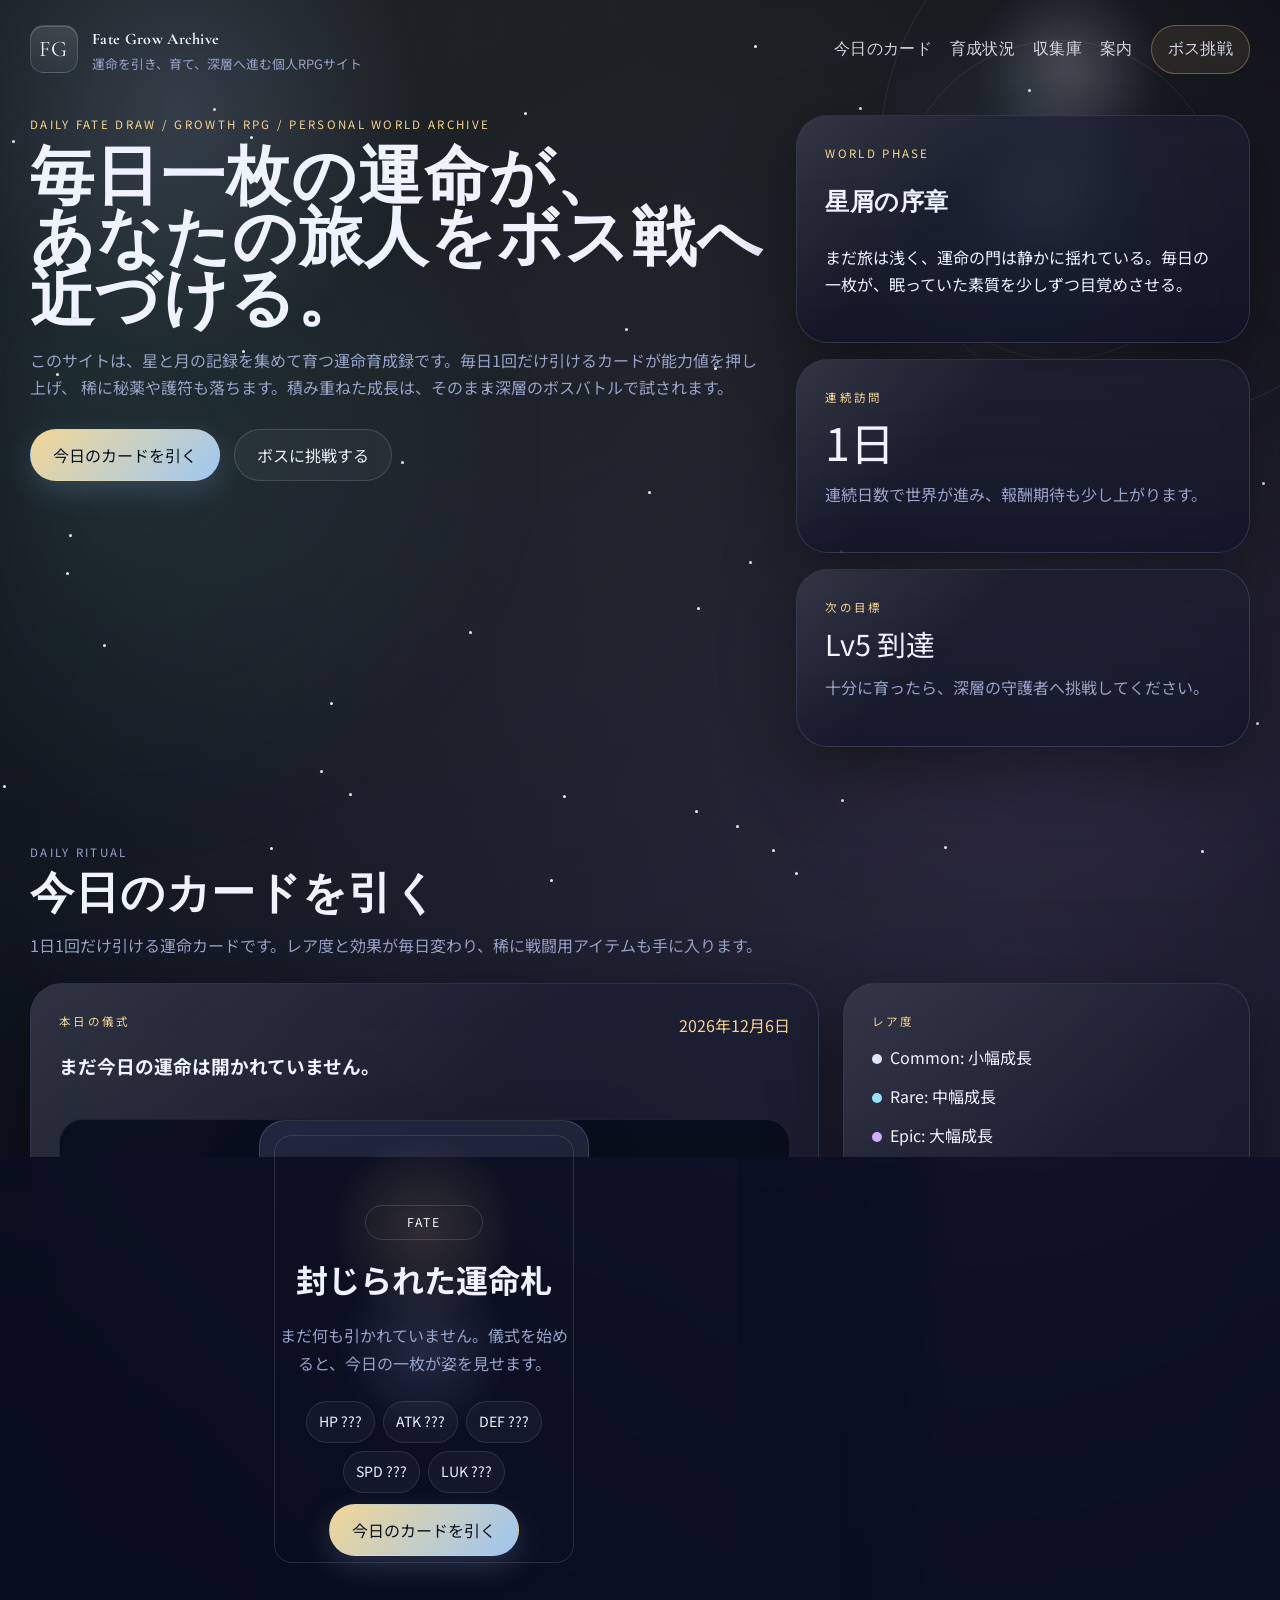
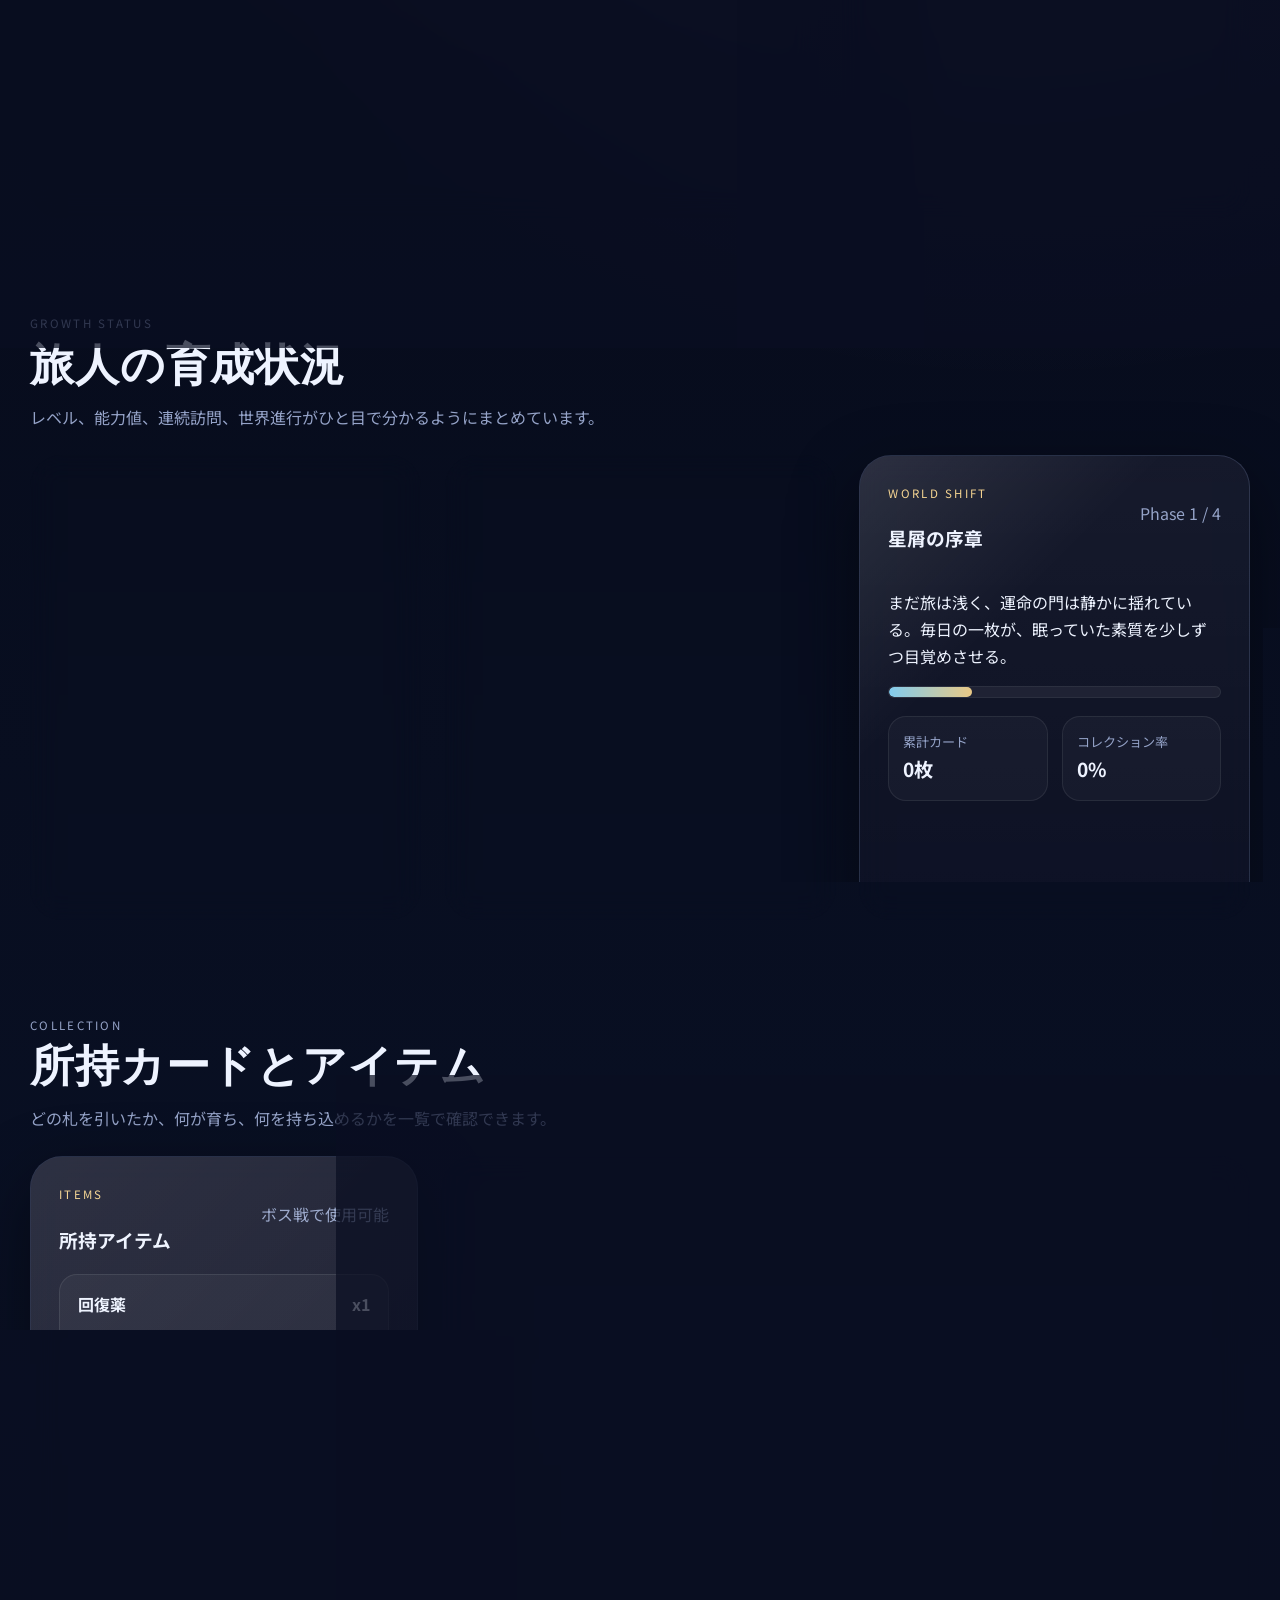
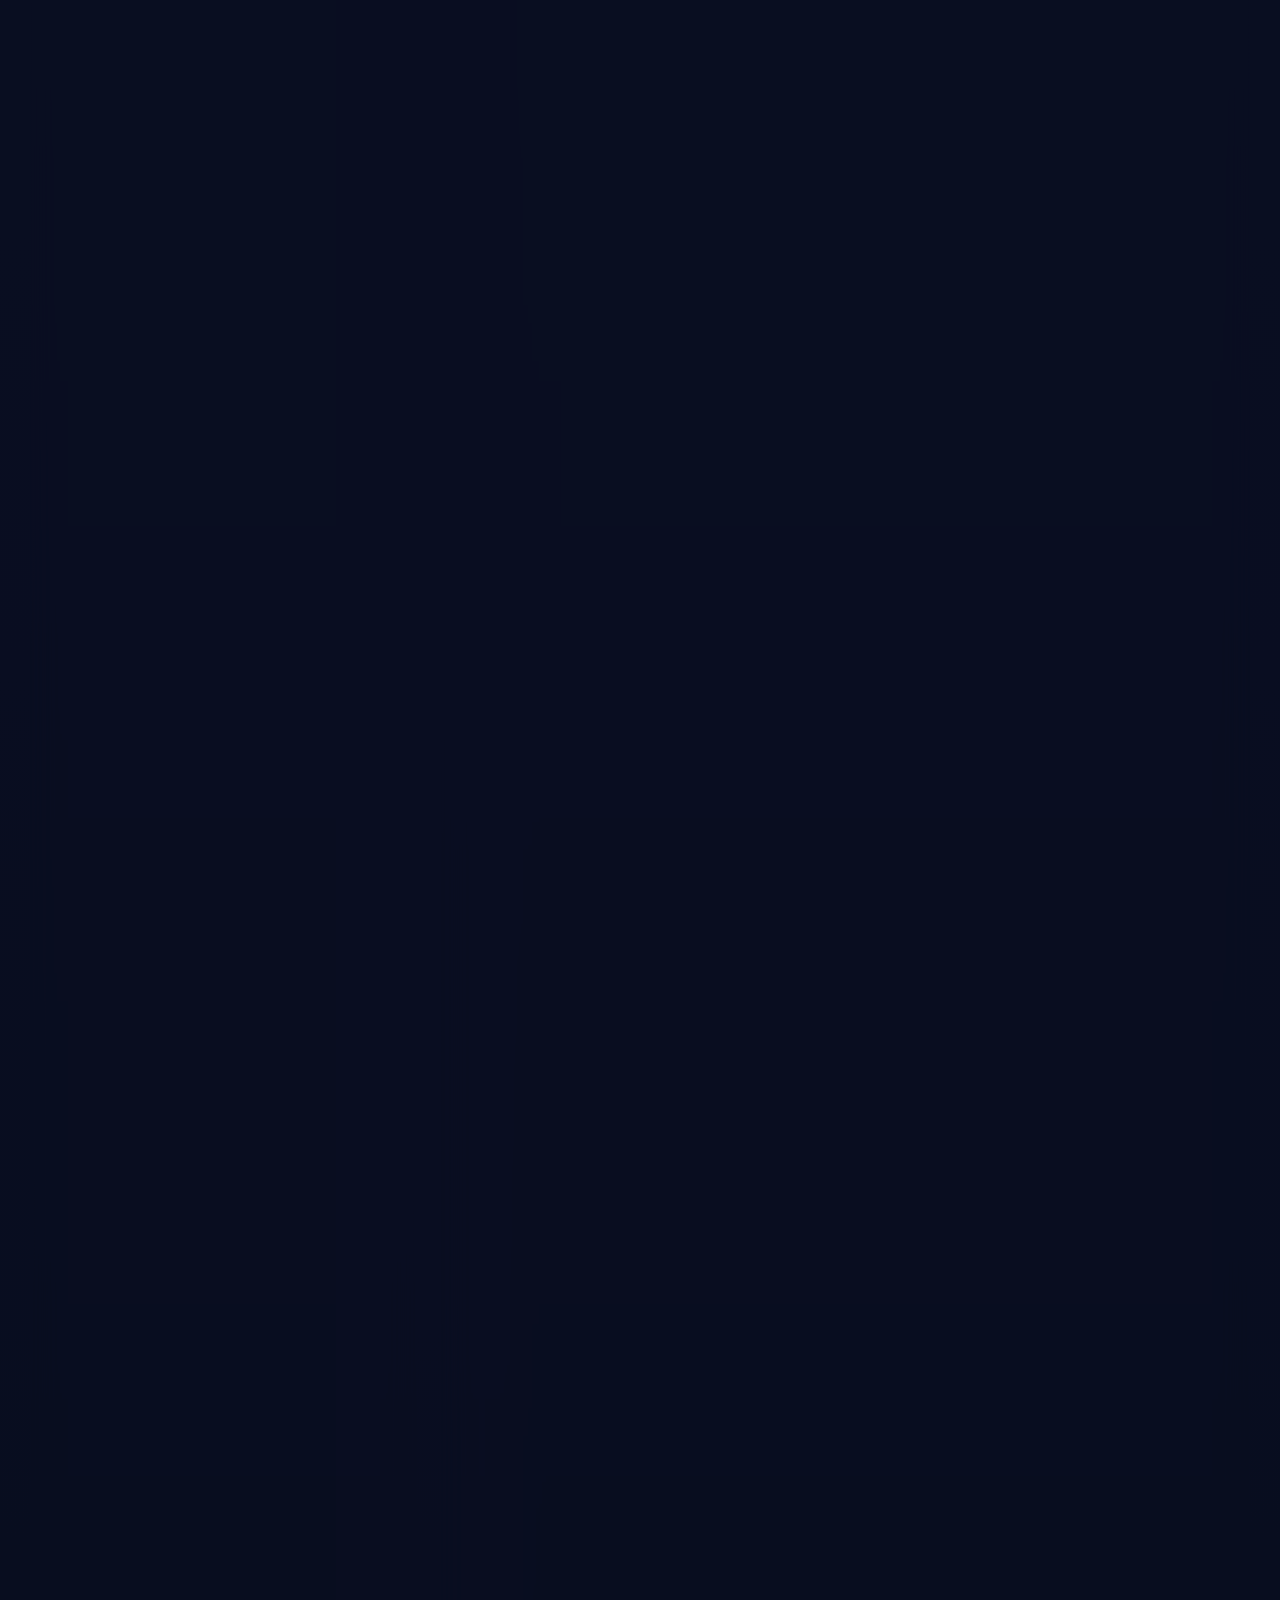
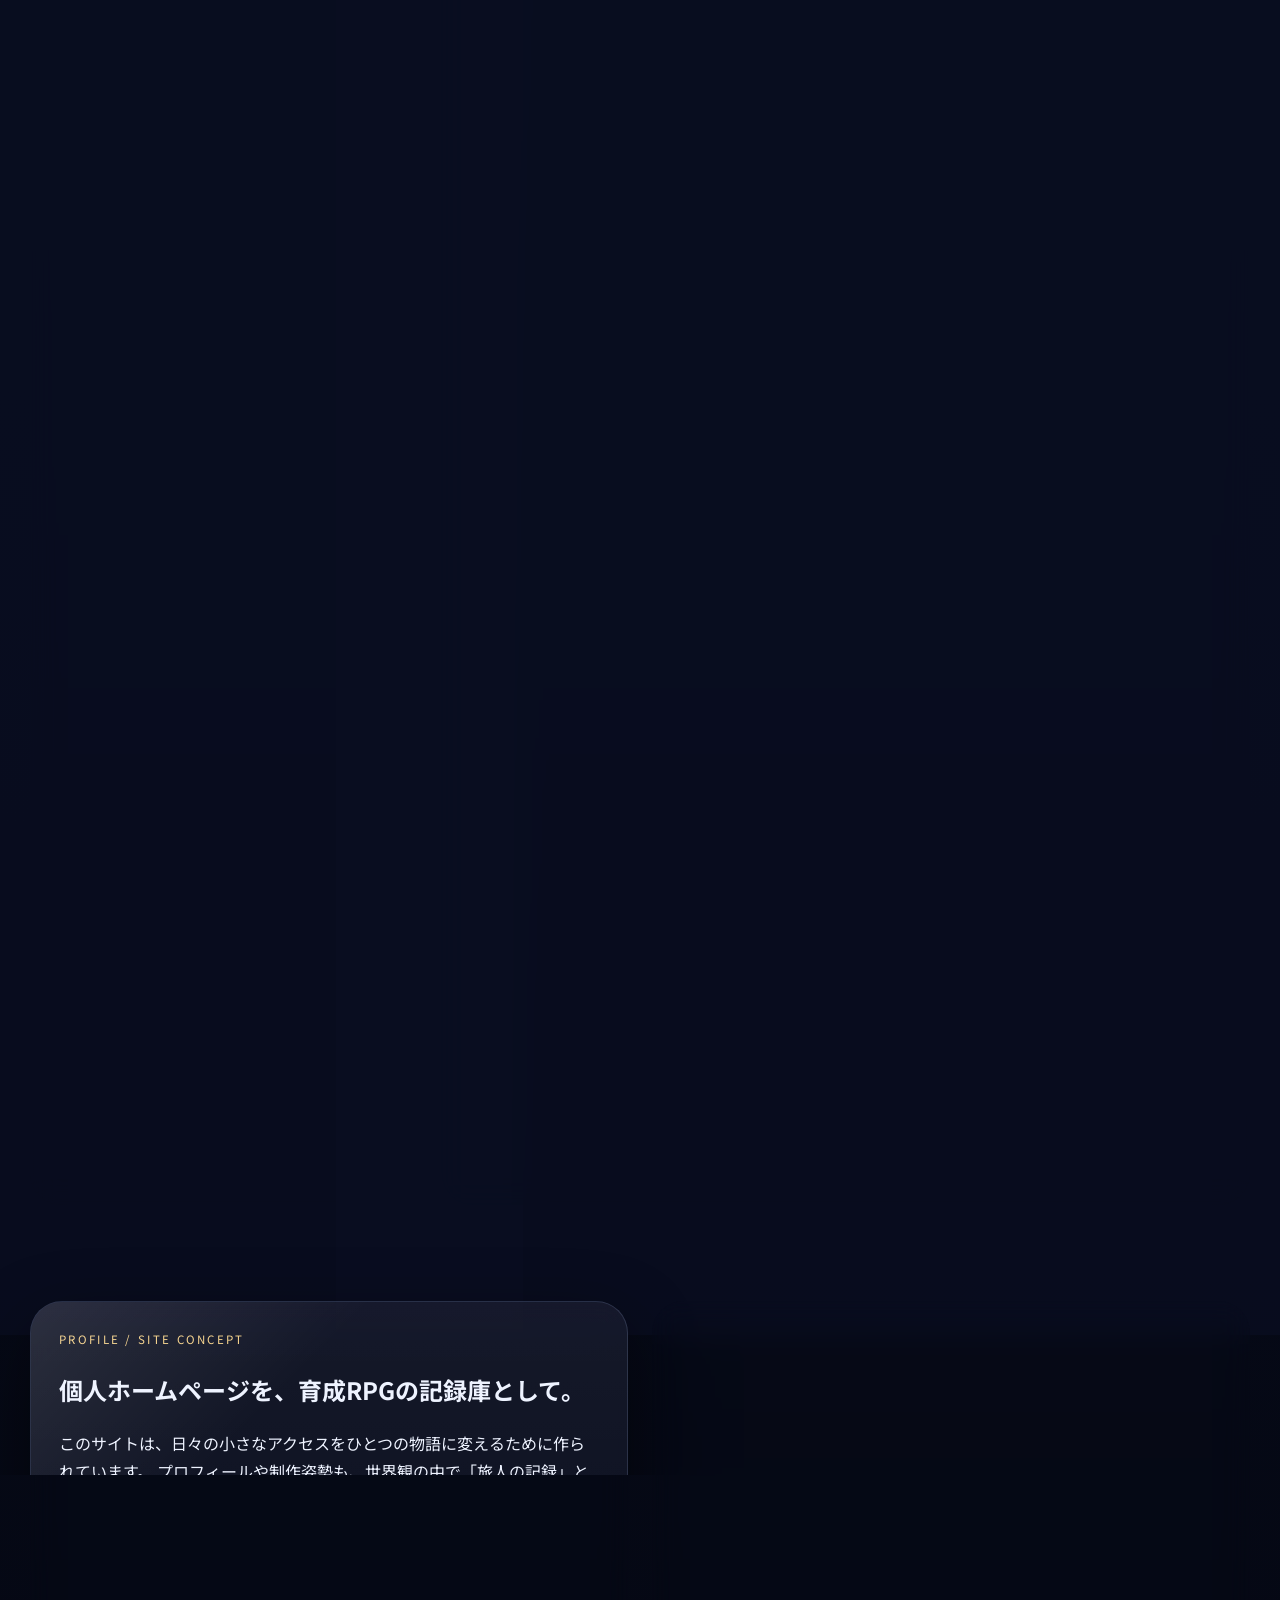
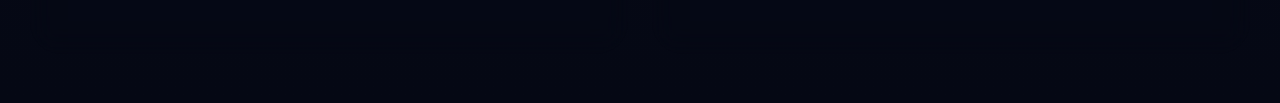
==== commit 4d91e06b: "RPG風に変更" ====
--- a/index.html
+++ b/index.html
@@ -3,302 +3,283 @@
 <head>
   <meta charset="UTF-8">
   <meta name="viewport" content="width=device-width, initial-scale=1.0">
-  <meta name="description" content="運命を育て、運勢カードを集め、7日ごとに世界が変化する個人用ホームページ。Webアートとミニゲームの中間を目指した体験型サイト。">
-  <title>運命育成サイト | Little Fate Archive</title>
+  <meta name="description" content="毎日カードを引いてキャラクターを育て、収集と成長を経て最終ボスへ挑む運命育成RPGサイト。">
+  <title>運命育成録 | Fate Grow Archive</title>
   <link rel="preconnect" href="https://fonts.googleapis.com">
   <link rel="preconnect" href="https://fonts.gstatic.com" crossorigin>
   <link href="https://fonts.googleapis.com/css2?family=Cormorant+Garamond:wght@500;600;700&family=Noto+Sans+JP:wght@400;500;700;900&display=swap" rel="stylesheet">
   <link rel="stylesheet" href="style.css">
 </head>
-<body data-stage="1" data-element="moon">
-  <div class="backdrop" aria-hidden="true">
-    <div class="nebula nebula-a"></div>
-    <div class="nebula nebula-b"></div>
-    <div class="starfield" id="starfield"></div>
-    <div class="moon-glow"></div>
-    <div class="cursor-light"></div>
-    <div class="world-silhouette">
-      <span class="tower tower-a"></span>
-      <span class="tower tower-b"></span>
-      <span class="tower tower-c"></span>
-      <span class="bridge"></span>
-      <span class="guide"></span>
-      <span class="secret-door"></span>
-    </div>
+<body class="page-home">
+  <div class="cosmos" aria-hidden="true">
+    <div class="cosmos-gradient"></div>
+    <div class="moon-orbit moon-orbit-a"></div>
+    <div class="moon-orbit moon-orbit-b"></div>
+    <div class="aurora aurora-a"></div>
+    <div class="aurora aurora-b"></div>
+    <div class="particle-field" id="particleField"></div>
   </div>
 
-  <header class="topbar" id="top">
-    <a class="brand" href="#hero">
-      <span class="brand-mark">LF</span>
-      <span class="brand-copy">
-        <strong>Little Fate Archive</strong>
-        <span>personal world / collectible destiny</span>
+  <header class="site-header shell">
+    <a class="brand" href="#top">
+      <span class="brand-mark">FG</span>
+      <span>
+        <strong>Fate Grow Archive</strong>
+        <small>運命を引き、育て、深層へ進む個人RPGサイト</small>
       </span>
     </a>
-    <nav class="nav" aria-label="主要ナビゲーション">
-      <a href="#today">今日の運命</a>
-      <a href="#cards">運勢カード</a>
-      <a href="#growth">育成状況</a>
-      <a href="#world">世界の変化</a>
-      <a href="#about">このサイト</a>
+    <nav class="site-nav" aria-label="メインナビゲーション">
+      <a href="#ritual">今日のカード</a>
+      <a href="#status">育成状況</a>
+      <a href="#collection">収集庫</a>
+      <a href="#about">案内</a>
+      <a class="nav-boss-link" href="boss.html">ボス挑戦</a>
     </nav>
   </header>
 
-  <main>
-    <section class="hero section" id="hero">
-      <div class="hero-copy" data-reveal>
-        <p class="eyebrow">Destiny Growth / Card Collect / 7 Days World Shift</p>
-        <h1>
-          運命を育てる、<br>
-          小さな世界へ。
-        </h1>
-        <p class="lead">
-          ここは、毎日ひとつの選択を重ねることで、あなた自身の運命キャラクターが育ち、
-          収集した運勢カードとともに世界が変化していく個人用ホームページです。
-          占いサイトでも、ゲームでも、ポートフォリオでもあり、そのどれにも収まらない場所を目指しました。
+  <main id="top">
+    <section class="hero shell section">
+      <div class="hero-copy">
+        <p class="eyebrow">Daily Fate Draw / Growth RPG / Personal World Archive</p>
+        <h1>毎日一枚の運命が、<br>あなたの旅人をボス戦へ近づける。</h1>
+        <p class="hero-lead">
+          このサイトは、星と月の記録を集めて育つ運命育成録です。毎日1回だけ引けるカードが能力値を押し上げ、
+          稀に秘薬や護符も落ちます。積み重ねた成長は、そのまま深層のボスバトルで試されます。
         </p>
         <div class="hero-actions">
-          <a class="button button-primary" href="#today">今日の運命を始める</a>
-          <a class="button button-secondary" href="#cards">カード図鑑を見る</a>
+          <a class="button button-primary" href="#ritual">今日のカードを引く</a>
+          <a class="button button-secondary" href="boss.html">ボスに挑戦する</a>
         </div>
       </div>
 
-      <div class="hero-panels" data-depth="0.12" aria-hidden="true">
-        <article class="glass panel-ticket">
-          <p class="mini-label">World Phase</p>
-          <p class="panel-value" id="heroWorldPhase">phase 01</p>
-          <p class="panel-note" id="heroWorldNote">静かな夜空だけが広がる、始まりの世界。</p>
-        </article>
-        <article class="glass panel-orbit">
-          <span class="orbit orbit-a"></span>
-          <span class="orbit orbit-b"></span>
-          <p>fate / memory / light</p>
-        </article>
-        <article class="glass panel-character">
-          <p class="mini-label">Current Title</p>
-          <p class="panel-character-title" id="heroTitle">月影の案内人</p>
-          <p class="panel-note" id="heroElement">属性: 月</p>
-        </article>
-      </div>
-    </section>
-
-    <section class="today section" id="today">
-      <div class="section-heading" data-reveal>
-        <p class="eyebrow">Today</p>
-        <h2>今日の運命</h2>
-        <p>
-          一日一度だけ、運命の選択ができます。選んだ行動は属性や性質、称号、獲得カード、
-          そしてこの世界の表情そのものに影響します。
-        </p>
-      </div>
-
-      <div class="today-layout">
-        <article class="glass ritual-panel" data-reveal>
-          <div class="ritual-head">
-            <div>
-              <p class="mini-label">Daily Ritual</p>
-              <h3 id="dailyStatusTitle">今日の選択はまだです。</h3>
+      <aside class="hero-panels">
+        <article class="glass panel phase-panel">
+          <p class="panel-label">World Phase</p>
+          <h2 id="worldPhaseTitle">星屑の序章</h2>
+          <p id="worldPhaseDescription">静かな世界。今日の一枚が、深層への最初の灯になります。</p>
+        </article>
+        <article class="glass panel small-panel">
+          <p class="panel-label">連続訪問</p>
+          <p class="metric"><span id="streakDays">0</span>日</p>
+          <p class="panel-note">連続日数で世界が進み、報酬期待も少し上がります。</p>
+        </article>
+        <article class="glass panel small-panel">
+          <p class="panel-label">次の目標</p>
+          <p class="metric metric-sub" id="nextMilestone">Lv5 到達</p>
+          <p class="panel-note">十分に育ったら、深層の守護者へ挑戦してください。</p>
+        </article>
+      </aside>
+    </section>
+
+    <section class="shell section" id="ritual">
+      <div class="section-heading">
+        <p class="eyebrow">Daily Ritual</p>
+        <h2>今日のカードを引く</h2>
+        <p>1日1回だけ引ける運命カードです。レア度と効果が毎日変わり、稀に戦闘用アイテムも手に入ります。</p>
+      </div>
+
+      <div class="ritual-layout">
+        <article class="glass ritual-stage">
+          <div class="ritual-header">
+            <div>
+              <p class="panel-label">本日の儀式</p>
+              <h3 id="drawStatusTitle">まだ今日の運命は開かれていません。</h3>
             </div>
             <p class="ritual-date" id="todayDate"></p>
           </div>
 
-          <div class="fortune-sigil" id="fortuneSigil" aria-hidden="true">
-            <span class="sigil-ring ring-a"></span>
-            <span class="sigil-ring ring-b"></span>
-            <span class="sigil-core" id="sigilCore">未</span>
-          </div>
-
-          <div class="choice-intro" id="choiceIntro">
-            <p>
-              今夜のあなたは、どの光を選びますか。
-              どの選択も正解ですが、育つ運命の輪郭は少しずつ変わっていきます。
-            </p>
-          </div>
-
-          <div class="choice-grid" id="choiceGrid" aria-live="polite"></div>
-
-          <div class="daily-result glass-sub" id="dailyResult" aria-live="polite">
-            <p class="result-label" id="dailyResultLabel">Awaiting</p>
-            <h3 id="dailyResultTitle">今日の運命は、選択のあとに立ち上がります。</h3>
-            <p id="dailyResultText">
-              一度選んだ運命は、日付が変わるまで保存されます。静かな気持ちで一つ選んでみてください。
-            </p>
-            <div class="daily-impact" id="dailyImpact"></div>
-          </div>
-        </article>
-
-        <aside class="glass today-side" data-reveal>
-          <div class="side-block">
-            <p class="mini-label">Visit Flow</p>
-            <ul class="side-list">
-              <li>1日1回、運命を選ぶ</li>
-              <li>運勢カードを獲得する</li>
-              <li>属性と性質が育つ</li>
-              <li>7日連続で世界が変化する</li>
+          <div class="card-vault" id="cardVault">
+            <div class="vault-halo"></div>
+            <div class="draw-card is-idle" id="drawCard">
+              <div class="draw-card-face">
+                <p class="card-rarity" id="drawRarity">FATE</p>
+                <h3 id="drawName">封じられた運命札</h3>
+                <p class="card-copy" id="drawDescription">まだ何も引かれていません。儀式を始めると、今日の一枚が姿を見せます。</p>
+                <div class="stat-echo" id="statEcho">
+                  <span>HP ???</span>
+                  <span>ATK ???</span>
+                  <span>DEF ???</span>
+                  <span>SPD ???</span>
+                  <span>LUK ???</span>
+                </div>
+              </div>
+            </div>
+            <button class="button button-primary draw-button" id="drawButton" type="button">今日のカードを引く</button>
+          </div>
+
+          <div class="result-box" id="resultBox" aria-live="polite">
+            <p class="result-tag" id="resultTag">Awaiting Fate</p>
+            <h3 id="resultHeadline">カードを引くと、ここに今日の成長結果が表示されます。</h3>
+            <div class="delta-list" id="resultEffects"></div>
+            <p class="result-item" id="resultItem">アイテム報酬はまだありません。</p>
+          </div>
+        </article>
+
+        <aside class="glass ritual-info">
+          <div class="info-block">
+            <p class="panel-label">レア度</p>
+            <ul class="rarity-guide">
+              <li><span class="rarity-dot common"></span>Common: 小幅成長</li>
+              <li><span class="rarity-dot rare"></span>Rare: 中幅成長</li>
+              <li><span class="rarity-dot epic"></span>Epic: 大幅成長</li>
+              <li><span class="rarity-dot legendary"></span>Legendary: 特別成長と強演出</li>
             </ul>
           </div>
-          <div class="side-block">
-            <p class="mini-label">Hidden Hint</p>
-            <p id="hiddenHint">
-              連続訪問が続くほど、光の深いカードが出やすくなります。
-            </p>
+          <div class="info-block">
+            <p class="panel-label">進行メモ</p>
+            <p id="worldProgressText">カードを重ねるほど、世界相と旅人の称号が変化します。</p>
+          </div>
+          <div class="info-block">
+            <p class="panel-label">ボス挑戦の目安</p>
+            <p id="bossAdvice">Lv8以上、HP120以上がひとつの目安です。</p>
           </div>
         </aside>
       </div>
     </section>
 
-    <section class="cards section" id="cards">
-      <div class="section-heading" data-reveal>
-        <p class="eyebrow">Destiny Card</p>
-        <h2>運勢カード収集</h2>
-        <p>
-          毎日の選択のあとに、世界から一枚のカードが届きます。未取得カードは影のまま残り、
-          集めるほど図鑑の景色が豊かになっていきます。
-        </p>
-      </div>
-
-      <div class="card-reward-layout">
-        <article class="glass reward-panel" data-reveal>
-          <div class="reward-head">
-            <p class="mini-label">Today's Card</p>
-            <p class="reward-status" id="cardRewardStatus">未獲得</p>
-          </div>
-          <div class="reward-stage" id="rewardStage">
-            <div class="reward-halo"></div>
-            <article class="reward-card card-shell is-empty" id="rewardCard">
-              <p class="card-rarity" id="rewardCardRarity">FATE</p>
-              <h3 id="rewardCardName">まだカードは届いていません</h3>
-              <p class="card-attribute" id="rewardCardAttribute">属性: 未定</p>
-              <p class="card-description" id="rewardCardDescription">
-                今日の運命を選ぶと、その結果に応じた一枚がここに記録されます。
-              </p>
-            </article>
-          </div>
-        </article>
-
-        <article class="glass collection-panel" data-reveal>
-          <div class="collection-head">
-            <div>
-              <p class="mini-label">Collection</p>
-              <h3 id="collectionRate">0 / 30</h3>
-            </div>
-            <p class="collection-sub" id="collectionPercent">0%</p>
-          </div>
-          <div class="collection-grid" id="collectionGrid"></div>
-        </article>
-      </div>
-    </section>
-
-    <section class="growth section" id="growth">
-      <div class="section-heading" data-reveal>
-        <p class="eyebrow">Growth</p>
-        <h2>育成状況</h2>
-        <p>
-          あなたの運命キャラクターは、訪問と選択を通じて少しずつ性格を持ち始めます。
-          属性、性質、称号の変化はすべて保存され、次の日に引き継がれます。
-        </p>
-      </div>
-
-      <div class="growth-layout">
-        <article class="glass status-panel" data-reveal>
-          <div class="status-hero">
-            <p class="mini-label">Destiny Character</p>
-            <h3 id="statusTitle">月影の案内人</h3>
-            <p id="statusElement">属性: 月</p>
-          </div>
-
-          <dl class="status-grid">
-            <div>
-              <dt>累計訪問日数</dt>
-              <dd id="totalVisits">0日</dd>
-            </div>
-            <div>
-              <dt>連続訪問日数</dt>
-              <dd id="visitStreak">0日</dd>
-            </div>
-            <div>
-              <dt>世界段階</dt>
-              <dd id="worldStageLabel">第1段階</dd>
-            </div>
-            <div>
-              <dt>周回数</dt>
-              <dd id="worldCycleLabel">0周</dd>
-            </div>
-          </dl>
-
-          <div class="traits" id="traitMeters"></div>
-        </article>
-
-        <article class="glass achievement-panel" data-reveal>
-          <p class="mini-label">Milestones</p>
-          <div class="achievement-list" id="achievementList"></div>
-        </article>
-      </div>
-    </section>
-
-    <section class="world section" id="world">
-      <div class="section-heading" data-reveal>
-        <p class="eyebrow">World Shift</p>
-        <h2>世界の変化</h2>
-        <p>
-          このサイトの背景世界は、連続訪問日数に応じて7段階で育ちます。星が増え、月が濃くなり、
-          建物や案内役、秘密の扉が姿を現し、7日目には祝福が開きます。
-        </p>
-      </div>
-
-      <div class="world-layout">
-        <article class="glass world-panel" data-reveal>
-          <p class="mini-label">Current World</p>
-          <h3 id="worldName">第一夜: 星待ちの庭</h3>
-          <p id="worldDescription">
-            まだ静かな空だけが広がっています。けれど、夜は確かに育ちはじめています。
+    <section class="shell section" id="status">
+      <div class="section-heading">
+        <p class="eyebrow">Growth Status</p>
+        <h2>旅人の育成状況</h2>
+        <p>レベル、能力値、連続訪問、世界進行がひと目で分かるようにまとめています。</p>
+      </div>
+
+      <div class="dashboard-grid">
+        <article class="glass level-panel">
+          <div class="level-head">
+            <div>
+              <p class="panel-label">Traveler</p>
+              <h3 id="playerTitle">月下の新人</h3>
+              <p class="subtle" id="playerName">星詠みの旅人</p>
+            </div>
+            <div class="level-orb">
+              <span>Lv</span>
+              <strong id="playerLevel">1</strong>
+            </div>
+          </div>
+          <div class="xp-panel">
+            <div class="xp-track"><span class="xp-fill" id="xpFill"></span></div>
+            <div class="xp-row">
+              <span id="xpValue">0 EXP</span>
+              <span id="xpNext">次のLvまで 12</span>
+            </div>
+          </div>
+          <div class="status-mini-grid">
+            <div>
+              <span>総成長量</span>
+              <strong id="totalGrowth">0</strong>
+            </div>
+            <div>
+              <span>累計訪問</span>
+              <strong id="totalVisits">0日</strong>
+            </div>
+            <div>
+              <span>連続訪問</span>
+              <strong id="visitStreak">0日</strong>
+            </div>
+            <div>
+              <span>討伐状況</span>
+              <strong id="bossStatus">未踏破</strong>
+            </div>
+          </div>
+        </article>
+
+        <article class="glass stats-panel">
+          <div class="panel-heading-row">
+            <div>
+              <p class="panel-label">Current Stats</p>
+              <h3>現在ステータス</h3>
+            </div>
+            <p class="subtle">カードの累積効果が反映されます</p>
+          </div>
+          <div class="stats-list" id="statsList"></div>
+        </article>
+
+        <article class="glass world-panel">
+          <div class="panel-heading-row">
+            <div>
+              <p class="panel-label">World Shift</p>
+              <h3 id="phaseName">星屑の序章</h3>
+            </div>
+            <p class="subtle" id="phaseIndex">Phase 1 / 4</p>
+          </div>
+          <p id="phaseDetail">カードを重ねるほど世界が開き、最終試練に近づいていきます。</p>
+          <div class="phase-track"><span id="phaseFill"></span></div>
+          <div class="status-mini-grid compact">
+            <div>
+              <span>累計カード</span>
+              <strong id="totalCards">0枚</strong>
+            </div>
+            <div>
+              <span>コレクション率</span>
+              <strong id="collectionRate">0%</strong>
+            </div>
+          </div>
+        </article>
+      </div>
+    </section>
+
+    <section class="shell section" id="collection">
+      <div class="section-heading">
+        <p class="eyebrow">Collection</p>
+        <h2>所持カードとアイテム</h2>
+        <p>どの札を引いたか、何が育ち、何を持ち込めるかを一覧で確認できます。</p>
+      </div>
+
+      <div class="collection-layout">
+        <article class="glass inventory-panel">
+          <div class="panel-heading-row">
+            <div>
+              <p class="panel-label">Items</p>
+              <h3>所持アイテム</h3>
+            </div>
+            <p class="subtle">ボス戦で使用可能</p>
+          </div>
+          <div class="inventory-list" id="inventoryList"></div>
+        </article>
+
+        <article class="glass card-panel">
+          <div class="panel-heading-row">
+            <div>
+              <p class="panel-label">Card Archive</p>
+              <h3>カードコレクション</h3>
+            </div>
+            <p class="subtle" id="collectionMeta">0 / 32</p>
+          </div>
+          <div class="card-grid" id="cardCollection"></div>
+        </article>
+      </div>
+    </section>
+
+    <section class="shell section" id="about">
+      <div class="about-layout">
+        <article class="glass profile-panel">
+          <p class="panel-label">Profile / Site Concept</p>
+          <h2>個人ホームページを、育成RPGの記録庫として。</h2>
+          <p>
+            このサイトは、日々の小さなアクセスをひとつの物語に変えるために作られています。
+            プロフィールや制作姿勢も、世界観の中で「旅人の記録」として自然に読める構成にしました。
           </p>
-          <div class="world-progress">
-            <div class="world-track">
-              <span class="world-progress-bar" id="worldProgressBar"></span>
-            </div>
-            <p id="worldNextHint">次の変化まであと1日。</p>
-          </div>
-        </article>
-
-        <article class="glass stage-list-panel" data-reveal>
-          <p class="mini-label">Stages</p>
-          <div class="stage-list" id="stageList"></div>
-        </article>
-      </div>
-    </section>
-
-    <section class="about section" id="about">
-      <div class="section-heading" data-reveal>
-        <p class="eyebrow">About</p>
-        <h2>この世界の主について</h2>
-      </div>
-
-      <div class="about-layout">
-        <article class="glass about-card" data-reveal>
-          <p class="mini-label">Profile</p>
-          <h3>現実の制作と、夜の世界づくりを横断する個人サイト。</h3>
           <p>
-            このページは、自己紹介をただ並べる代わりに、自分の制作姿勢そのものを世界観として置くために作りました。
-            企画、UI、フロントエンド、インタラクション設計を横断しながら、触れた人の記憶に残る体験を目指しています。
+            毎日引くカード、積み上がる能力、集まるアイテム、そして最後に待つボス戦。
+            個人サイトでありながら、遊べる目的と継続の動機がある体験型ページを目指しています。
           </p>
         </article>
-        <article class="glass about-card" data-reveal>
-          <p class="mini-label">Site Intent</p>
-          <h3>ポートフォリオであり、小さな継続体験でもある。</h3>
+
+        <article class="glass boss-cta-panel">
+          <p class="panel-label">Final Trial</p>
+          <h2>育ったら、深層へ。</h2>
           <p>
-            訪問者が毎日少しずつ変化を見つけ、カードを集め、気づけばこのサイトに感情を持つ。
-            そんな関係性を目指して、個人ホームページの形をゲーム寄りに変形させています。
+            現在のレベルと能力値、所持アイテムをそのまま持ち込んで、別ページのボスバトルに挑戦できます。
+            防御や回復の使いどころまで含めて、育成結果が戦況を左右します。
           </p>
+          <a class="button button-primary button-wide" href="boss.html">ボスに挑戦する</a>
         </article>
       </div>
     </section>
   </main>
 
-  <footer class="footer">
-    <p>Little Fate Archive</p>
-    <a href="#top">ページ上部へ戻る</a>
-  </footer>
+  <div class="toast" id="toast" aria-live="polite"></div>
 
   <script src="data.js"></script>
   <script src="script.js"></script>
--- a/style.css
+++ b/style.css
@@ -1,26 +1,23 @@
 :root {
-  --bg: #070b16;
-  --bg-2: #0d1326;
-  --bg-3: #111a34;
-  --panel: rgba(10, 16, 31, 0.56);
-  --panel-strong: rgba(10, 16, 31, 0.76);
-  --line: rgba(177, 201, 255, 0.14);
-  --line-strong: rgba(177, 201, 255, 0.28);
-  --text: #eef4ff;
-  --muted: #9aa7cb;
-  --moon: #b3befd;
-  --star: #94d9ff;
-  --dream: #c48dff;
-  --light: #f0d29a;
-  --wind: #75d3c5;
-  --spark: #ffad74;
+  --bg: #050816;
+  --bg-alt: #0b1024;
+  --panel: rgba(10, 15, 34, 0.72);
+  --panel-strong: rgba(9, 13, 30, 0.86);
+  --line: rgba(180, 205, 255, 0.16);
+  --line-strong: rgba(212, 229, 255, 0.3);
+  --text: #eef3ff;
+  --muted: #95a3c8;
+  --moon: #b9c8ff;
+  --star: #89daff;
+  --gold: #f6d38b;
+  --violet: #c9a3ff;
+  --emerald: #7ce1d0;
+  --danger: #ff8f97;
+  --shadow: 0 24px 70px rgba(0, 0, 0, 0.44);
   --radius-xl: 32px;
   --radius-lg: 24px;
   --radius-md: 18px;
-  --shadow: 0 30px 80px rgba(0, 0, 0, 0.4);
-  --container: 1180px;
-  --cursor-x: 50vw;
-  --cursor-y: 40vh;
+  --shell: 1220px;
 }
 
 *,
@@ -35,15 +32,15 @@
 
 body {
   margin: 0;
-  min-width: 320px;
   color: var(--text);
   background:
-    radial-gradient(circle at 18% 18%, rgba(196, 141, 255, 0.12), transparent 24%),
-    radial-gradient(circle at 82% 16%, rgba(148, 217, 255, 0.12), transparent 22%),
-    radial-gradient(circle at 50% 90%, rgba(240, 210, 154, 0.08), transparent 28%),
-    linear-gradient(180deg, #060916 0%, #0a1021 42%, #090d18 100%);
+    radial-gradient(circle at top left, rgba(124, 225, 208, 0.08), transparent 22%),
+    radial-gradient(circle at 80% 15%, rgba(201, 163, 255, 0.13), transparent 18%),
+    radial-gradient(circle at 50% 0%, rgba(246, 211, 139, 0.09), transparent 26%),
+    linear-gradient(180deg, #040611 0%, #091024 46%, #050814 100%);
   font-family: "Noto Sans JP", sans-serif;
-  line-height: 1.75;
+  line-height: 1.7;
+  min-width: 320px;
   overflow-x: hidden;
 }
 
@@ -52,12 +49,13 @@
   position: fixed;
   inset: 0;
   background:
-    linear-gradient(rgba(255, 255, 255, 0.03) 1px, transparent 1px),
-    linear-gradient(90deg, rgba(255, 255, 255, 0.03) 1px, transparent 1px);
-  background-size: 88px 88px;
-  opacity: 0.18;
-  mask-image: radial-gradient(circle at center, black 30%, transparent 88%);
+    linear-gradient(rgba(255, 255, 255, 0.025) 1px, transparent 1px),
+    linear-gradient(90deg, rgba(255, 255, 255, 0.025) 1px, transparent 1px);
+  background-size: 72px 72px;
+  opacity: 0.22;
+  mask-image: radial-gradient(circle at center, black 18%, transparent 90%);
   pointer-events: none;
+  z-index: -1;
 }
 
 a {
@@ -67,1037 +65,949 @@
 
 button {
   font: inherit;
-}
-
-.backdrop,
-.starfield,
-.cursor-light,
-.moon-glow,
-.world-silhouette {
+  color: inherit;
+}
+
+.shell {
+  width: min(calc(100% - 32px), var(--shell));
+  margin: 0 auto;
+}
+
+.section {
+  padding: 48px 0;
+}
+
+.cosmos {
   position: fixed;
   inset: 0;
+  overflow: hidden;
   pointer-events: none;
-}
-
-.backdrop {
   z-index: -2;
-  overflow: hidden;
-}
-
-.nebula {
+}
+
+.cosmos-gradient,
+.moon-orbit,
+.aurora,
+.particle-field {
   position: absolute;
+  inset: 0;
+}
+
+.cosmos-gradient {
+  background:
+    radial-gradient(circle at 14% 12%, rgba(185, 200, 255, 0.16), transparent 18%),
+    radial-gradient(circle at 80% 24%, rgba(137, 218, 255, 0.13), transparent 16%);
+}
+
+.moon-orbit {
+  inset: auto;
   border-radius: 999px;
-  filter: blur(32px);
-  opacity: 0.8;
-}
-
-.nebula-a {
-  width: 42vw;
-  height: 42vw;
-  left: -10vw;
-  top: -8vw;
-  background: radial-gradient(circle, rgba(160, 122, 255, 0.18), transparent 70%);
-}
-
-.nebula-b {
-  width: 34vw;
-  height: 34vw;
-  right: -8vw;
-  top: 18vh;
-  background: radial-gradient(circle, rgba(128, 198, 255, 0.16), transparent 70%);
-}
-
-.starfield {
-  z-index: -1;
-}
-
-.star {
+  border: 1px solid rgba(255, 255, 255, 0.08);
+}
+
+.moon-orbit-a {
+  width: 540px;
+  height: 540px;
+  top: -120px;
+  right: -140px;
+}
+
+.moon-orbit-b {
+  width: 320px;
+  height: 320px;
+  top: 40px;
+  right: 60px;
+}
+
+.moon-orbit::before {
+  content: "";
   position: absolute;
-  width: 2px;
-  height: 2px;
+  width: 180px;
+  height: 180px;
+  border-radius: 50%;
+  top: 18%;
+  left: 18%;
+  background: radial-gradient(circle, rgba(230, 237, 255, 0.22), rgba(185, 200, 255, 0.06) 55%, transparent 75%);
+  filter: blur(10px);
+}
+
+.aurora {
+  filter: blur(60px);
+  opacity: 0.6;
+}
+
+.aurora-a {
+  background: radial-gradient(circle at 10% 50%, rgba(124, 225, 208, 0.16), transparent 32%);
+}
+
+.aurora-b {
+  background: radial-gradient(circle at 85% 70%, rgba(201, 163, 255, 0.16), transparent 28%);
+}
+
+.particle-field span {
+  position: absolute;
+  display: block;
+  width: 3px;
+  height: 3px;
   border-radius: 50%;
   background: rgba(255, 255, 255, 0.9);
-  box-shadow: 0 0 12px rgba(255, 255, 255, 0.5);
-  animation: starPulse 5s ease-in-out infinite;
-}
-
-.moon-glow {
-  inset: auto 10vw auto auto;
-  width: 26rem;
-  height: 26rem;
-  top: 8rem;
-  border-radius: 50%;
-  background:
-    radial-gradient(circle, rgba(206, 218, 255, 0.28), rgba(166, 182, 255, 0.08) 42%, transparent 68%);
-  filter: blur(12px);
-  z-index: -1;
-}
-
-.cursor-light {
-  background: radial-gradient(circle 240px at var(--cursor-x) var(--cursor-y), rgba(255, 255, 255, 0.08), transparent 75%);
-}
-
-.world-silhouette {
-  z-index: -1;
-  bottom: -4vh;
-}
-
-.tower,
-.bridge,
-.guide,
-.secret-door {
-  position: absolute;
-  bottom: 0;
-  display: block;
-}
-
-.tower {
-  width: 11rem;
-  background: linear-gradient(180deg, rgba(40, 54, 88, 0.1), rgba(10, 16, 30, 0.84));
-  clip-path: polygon(28% 0%, 72% 0%, 82% 100%, 18% 100%);
-  opacity: 0;
-  transition: opacity 500ms ease, transform 500ms ease;
-}
-
-.tower-a {
-  left: 10vw;
-  height: 18vh;
-}
-
-.tower-b {
-  left: 18vw;
-  height: 25vh;
-}
-
-.tower-c {
-  right: 13vw;
-  height: 21vh;
-}
-
-.bridge {
-  left: 22vw;
-  width: 18vw;
-  height: 1.5rem;
-  background: linear-gradient(90deg, rgba(66, 85, 122, 0.25), rgba(12, 18, 34, 0.8));
-  opacity: 0;
-  transform: translateY(6px);
-  transition: opacity 500ms ease, transform 500ms ease;
-}
-
-.guide {
-  left: 48vw;
-  width: 4rem;
-  height: 10rem;
-  border-radius: 40% 40% 22% 22%;
-  background: linear-gradient(180deg, rgba(224, 236, 255, 0.18), rgba(113, 140, 205, 0.32), rgba(11, 17, 33, 0.9));
-  filter: blur(0.2px) drop-shadow(0 0 20px rgba(171, 194, 255, 0.2));
-  opacity: 0;
-  transition: opacity 500ms ease, transform 500ms ease;
-}
-
-.secret-door {
-  right: 24vw;
-  width: 5rem;
-  height: 8rem;
-  border-radius: 18px 18px 10px 10px;
-  border: 1px solid rgba(177, 201, 255, 0.18);
-  background: linear-gradient(180deg, rgba(196, 141, 255, 0.14), rgba(10, 16, 30, 0.72));
-  box-shadow: 0 0 28px rgba(196, 141, 255, 0.12);
-  opacity: 0;
-  transition: opacity 500ms ease, transform 500ms ease;
-}
-
-body[data-stage="3"] .moon-glow,
-body[data-stage="4"] .moon-glow,
-body[data-stage="5"] .moon-glow,
-body[data-stage="6"] .moon-glow,
-body[data-stage="7"] .moon-glow {
-  opacity: 1;
-}
-
-body[data-stage="4"] .tower,
-body[data-stage="5"] .tower,
-body[data-stage="6"] .tower,
-body[data-stage="7"] .tower,
-body[data-stage="4"] .bridge,
-body[data-stage="5"] .bridge,
-body[data-stage="6"] .bridge,
-body[data-stage="7"] .bridge {
-  opacity: 1;
-  transform: none;
-}
-
-body[data-stage="5"] .guide,
-body[data-stage="6"] .guide,
-body[data-stage="7"] .guide {
-  opacity: 1;
-}
-
-body[data-stage="6"] .secret-door,
-body[data-stage="7"] .secret-door {
-  opacity: 1;
-}
-
-body[data-stage="7"] .nebula-a {
-  background: radial-gradient(circle, rgba(240, 210, 154, 0.2), transparent 70%);
-}
-
-body[data-stage="7"] .nebula-b {
-  background: radial-gradient(circle, rgba(196, 141, 255, 0.2), transparent 70%);
-}
-
-body[data-element="light"] {
-  --accent: var(--light);
-}
-
-body[data-element="moon"] {
-  --accent: var(--moon);
-}
-
-body[data-element="star"] {
-  --accent: var(--star);
-}
-
-body[data-element="wind"] {
-  --accent: var(--wind);
-}
-
-body[data-element="dream"] {
-  --accent: var(--dream);
-}
-
-body[data-element="silence"] {
-  --accent: #98a6d5;
-}
-
-body[data-element="spark"] {
-  --accent: var(--spark);
-}
-
-.topbar,
-main,
-.footer {
-  width: min(calc(100% - 1.5rem), var(--container));
-  margin: 0 auto;
-}
-
-.topbar {
-  position: sticky;
-  top: 0;
-  z-index: 20;
+  box-shadow: 0 0 14px rgba(255, 255, 255, 0.35);
+  animation: pulse 6s ease-in-out infinite;
+}
+
+.site-header {
   display: flex;
   align-items: center;
   justify-content: space-between;
-  gap: 1rem;
-  padding: 1rem 0 0.8rem;
-  backdrop-filter: blur(18px);
+  gap: 24px;
+  padding: 24px 0 8px;
 }
 
 .brand {
   display: inline-flex;
   align-items: center;
-  gap: 0.9rem;
+  gap: 14px;
 }
 
 .brand-mark {
+  width: 48px;
+  height: 48px;
   display: grid;
   place-items: center;
-  width: 3rem;
-  height: 3rem;
-  border-radius: 16px;
-  border: 1px solid rgba(255, 255, 255, 0.18);
-  background: linear-gradient(135deg, rgba(255, 255, 255, 0.12), rgba(255, 255, 255, 0.02));
-  box-shadow: 0 0 24px rgba(255, 255, 255, 0.08);
+  border-radius: 14px;
+  border: 1px solid rgba(255, 255, 255, 0.14);
+  background: linear-gradient(180deg, rgba(255, 255, 255, 0.12), rgba(185, 200, 255, 0.06));
   font-family: "Cormorant Garamond", serif;
-  font-size: 1.2rem;
-}
-
-.brand-copy {
-  display: grid;
-  gap: 0.08rem;
-}
-
-.brand-copy strong,
-.nav a,
-.eyebrow,
-.mini-label,
-.button,
-.result-label,
-.card-rarity,
-.reward-status,
-.ritual-date {
-  font-family: "Cormorant Garamond", serif;
-}
-
-.brand-copy strong {
-  font-size: 1.04rem;
+  font-size: 1.4rem;
   letter-spacing: 0.08em;
-}
-
-.brand-copy span {
-  color: var(--muted);
-  font-size: 0.72rem;
-  letter-spacing: 0.12em;
-  text-transform: uppercase;
-}
-
-.nav {
-  display: flex;
-  flex-wrap: wrap;
-  gap: 0.7rem;
-}
-
-.nav a {
-  padding: 0.45rem 0.9rem;
-  border-radius: 999px;
-  border: 1px solid rgba(255, 255, 255, 0.08);
-  background: rgba(255, 255, 255, 0.04);
-  color: var(--muted);
-  font-size: 0.95rem;
-  transition: transform 220ms ease, border-color 220ms ease, color 220ms ease;
-}
-
-.nav a:hover,
-.nav a:focus-visible {
-  color: var(--text);
-  border-color: rgba(255, 255, 255, 0.18);
-  transform: translateY(-2px);
-}
-
-main {
-  padding-bottom: 4rem;
-}
-
-.section {
-  position: relative;
-  padding: 5.8rem 0;
-}
-
-.hero {
-  min-height: calc(100vh - 5rem);
-  display: grid;
-  grid-template-columns: minmax(0, 1.02fr) minmax(320px, 0.98fr);
-  gap: 2rem;
-  align-items: center;
-}
-
-.eyebrow,
-.mini-label {
-  margin: 0 0 1rem;
-  color: var(--accent, var(--moon));
-  font-size: 0.92rem;
-  letter-spacing: 0.16em;
-  text-transform: uppercase;
-}
-
+  box-shadow: inset 0 1px 0 rgba(255, 255, 255, 0.18);
+}
+
+.brand strong,
+.site-nav a,
 .hero h1,
 .section-heading h2,
-.ritual-panel h3,
-.reward-card h3,
-.status-panel h3,
-.world-panel h3,
-.about-card h3 {
+.panel h2,
+.panel h3,
+.boss-figure h2,
+.battle-announcement h2 {
+  font-family: "Cormorant Garamond", serif;
+  letter-spacing: 0.02em;
+}
+
+.brand small {
+  display: block;
+  color: var(--muted);
+  font-size: 0.8rem;
+}
+
+.site-nav {
+  display: flex;
+  gap: 18px;
+  align-items: center;
+  flex-wrap: wrap;
+}
+
+.site-nav a {
+  color: rgba(238, 243, 255, 0.86);
+  font-size: 1rem;
+}
+
+.nav-boss-link {
+  padding: 10px 16px;
+  border: 1px solid rgba(246, 211, 139, 0.32);
+  border-radius: 999px;
+  background: rgba(246, 211, 139, 0.08);
+}
+
+.hero {
+  display: grid;
+  grid-template-columns: minmax(0, 1.4fr) minmax(300px, 0.86fr);
+  gap: 28px;
+  align-items: stretch;
+  padding-top: 32px;
+}
+
+.eyebrow,
+.panel-label,
+.result-tag,
+.mini-caps {
+  margin: 0 0 12px;
+  text-transform: uppercase;
+  letter-spacing: 0.2em;
+  font-size: 0.72rem;
+  color: var(--gold);
+}
+
+.hero h1,
+.section-heading h2,
+.boss-figure h2,
+.battle-announcement h2 {
   margin: 0;
-  font-weight: 700;
-  letter-spacing: -0.03em;
-  line-height: 1.05;
-}
-
-.hero h1 {
-  font-family: "Cormorant Garamond", serif;
-  font-size: clamp(3.5rem, 7vw, 6.7rem);
-  max-width: 8ch;
-}
-
-.lead,
+  font-size: clamp(2.7rem, 5vw, 5rem);
+  line-height: 0.96;
+}
+
+.hero-lead,
 .section-heading p,
-.ritual-panel p,
-.about-card p,
-.world-panel p,
-.side-block p,
-.reward-card p {
+.subtle,
+.panel-note,
+.card-copy,
+.result-item,
+.boss-figure p,
+.log-entry {
   color: var(--muted);
-  font-size: 1.02rem;
 }
 
 .hero-actions {
   display: flex;
+  gap: 14px;
   flex-wrap: wrap;
-  gap: 0.9rem;
-  margin-top: 2rem;
+  margin-top: 28px;
+}
+
+.hero-panels {
+  display: grid;
+  gap: 16px;
+}
+
+.glass {
+  position: relative;
+  overflow: hidden;
+  border: 1px solid var(--line);
+  border-radius: var(--radius-xl);
+  background:
+    linear-gradient(180deg, rgba(255, 255, 255, 0.05), rgba(255, 255, 255, 0.015)),
+    var(--panel);
+  backdrop-filter: blur(14px);
+  box-shadow: var(--shadow);
+}
+
+.glass::before {
+  content: "";
+  position: absolute;
+  inset: 0;
+  background: linear-gradient(135deg, rgba(255, 255, 255, 0.1), transparent 36%);
+  pointer-events: none;
+}
+
+.panel,
+.ritual-stage,
+.ritual-info,
+.level-panel,
+.stats-panel,
+.world-panel,
+.inventory-panel,
+.card-panel,
+.profile-panel,
+.boss-cta-panel,
+.boss-figure,
+.boss-state,
+.battle-control-panel,
+.battle-log-panel,
+.battle-announcement {
+  padding: 28px;
+}
+
+.metric {
+  margin: 4px 0 8px;
+  font-size: 2.8rem;
+  line-height: 1;
+}
+
+.metric-sub {
+  font-size: 1.8rem;
 }
 
 .button {
+  display: inline-flex;
+  justify-content: center;
+  align-items: center;
+  gap: 8px;
+  min-height: 52px;
+  padding: 0 22px;
+  border: 1px solid transparent;
+  border-radius: 999px;
+  cursor: pointer;
+  transition: transform 180ms ease, box-shadow 180ms ease, border-color 180ms ease, background 180ms ease;
+}
+
+.button:hover {
+  transform: translateY(-1px);
+}
+
+.button-primary {
+  background: linear-gradient(135deg, rgba(250, 223, 156, 0.96), rgba(168, 209, 255, 0.94));
+  color: #07111f;
+  box-shadow: 0 10px 30px rgba(169, 207, 255, 0.18);
+}
+
+.button-secondary {
+  border-color: rgba(255, 255, 255, 0.14);
+  background: rgba(255, 255, 255, 0.04);
+}
+
+.button-ghost {
+  border-color: rgba(255, 255, 255, 0.12);
+  background: rgba(255, 255, 255, 0.03);
+}
+
+.button-danger {
+  background: linear-gradient(135deg, rgba(255, 166, 171, 0.95), rgba(246, 211, 139, 0.92));
+  color: #180a11;
+}
+
+.button-wide {
+  width: 100%;
+}
+
+.button:disabled {
+  opacity: 0.42;
+  cursor: not-allowed;
+  transform: none;
+}
+
+.section-heading {
+  margin-bottom: 24px;
+}
+
+.section-heading h2 {
+  font-size: clamp(2rem, 3.4vw, 3.4rem);
+  margin-bottom: 12px;
+}
+
+.ritual-layout,
+.collection-layout,
+.about-layout {
+  display: grid;
+  gap: 24px;
+}
+
+.ritual-layout {
+  grid-template-columns: minmax(0, 1.2fr) minmax(280px, 0.62fr);
+}
+
+.ritual-header,
+.panel-heading-row,
+.level-head,
+.battle-head,
+.status-head {
+  display: flex;
+  justify-content: space-between;
+  gap: 18px;
+  align-items: flex-start;
+}
+
+.ritual-date {
+  margin: 0;
+  color: var(--gold);
+}
+
+.card-vault {
+  position: relative;
+  display: grid;
+  place-items: center;
+  min-height: 450px;
+  margin-top: 18px;
+  border-radius: var(--radius-lg);
+  border: 1px solid rgba(255, 255, 255, 0.08);
+  background:
+    radial-gradient(circle at center, rgba(185, 200, 255, 0.12), transparent 36%),
+    radial-gradient(circle at 50% 26%, rgba(246, 211, 139, 0.1), transparent 22%),
+    rgba(8, 12, 28, 0.86);
+}
+
+.vault-halo {
+  position: absolute;
+  width: 320px;
+  height: 320px;
+  border-radius: 50%;
+  background: radial-gradient(circle, rgba(201, 163, 255, 0.18), transparent 65%);
+  filter: blur(12px);
+}
+
+.draw-card {
+  position: relative;
+  width: min(100%, 330px);
+  aspect-ratio: 0.72;
+  border-radius: 26px;
+  border: 1px solid rgba(255, 255, 255, 0.14);
+  background:
+    linear-gradient(180deg, rgba(255, 255, 255, 0.08), rgba(255, 255, 255, 0.02)),
+    linear-gradient(160deg, rgba(15, 21, 49, 0.92), rgba(7, 10, 23, 0.98));
+  box-shadow: 0 30px 50px rgba(0, 0, 0, 0.38);
+  display: flex;
+  align-items: center;
+  justify-content: center;
+  padding: 18px;
+  transform-style: preserve-3d;
+}
+
+.draw-card::before,
+.draw-card::after {
+  content: "";
+  position: absolute;
+  inset: 14px;
+  border-radius: 18px;
+}
+
+.draw-card::before {
+  border: 1px solid rgba(255, 255, 255, 0.12);
+}
+
+.draw-card::after {
+  background:
+    radial-gradient(circle at 50% 22%, rgba(246, 211, 139, 0.2), transparent 26%),
+    radial-gradient(circle at 50% 50%, rgba(185, 200, 255, 0.18), transparent 34%);
+  opacity: 0.8;
+}
+
+.draw-card-face {
+  position: relative;
+  z-index: 1;
+  width: 100%;
+  text-align: center;
+}
+
+.draw-card h3 {
+  margin: 12px 0;
+  font-size: 2rem;
+}
+
+.card-rarity {
   display: inline-flex;
   align-items: center;
   justify-content: center;
-  min-height: 3.35rem;
-  padding: 0 1.5rem;
+  min-width: 118px;
+  padding: 6px 12px;
+  margin: 0;
   border-radius: 999px;
-  font-size: 1rem;
-  letter-spacing: 0.08em;
-  border: 1px solid var(--line-strong);
-  transition: transform 220ms ease, border-color 220ms ease, box-shadow 220ms ease;
-}
-
-.button:hover,
-.button:focus-visible {
-  transform: translateY(-2px);
-}
-
-.button-primary {
-  background: linear-gradient(135deg, rgba(179, 190, 253, 0.24), rgba(148, 217, 255, 0.12));
-  box-shadow: 0 18px 36px rgba(16, 30, 64, 0.26);
-}
-
-.button-secondary {
-  background: rgba(255, 255, 255, 0.03);
-}
-
-.glass,
-.glass-sub {
-  position: relative;
-  overflow: hidden;
-  border-radius: var(--radius-xl);
-  border: 1px solid var(--line);
-  background:
-    linear-gradient(180deg, rgba(255, 255, 255, 0.08), rgba(255, 255, 255, 0.02)),
-    var(--panel);
-  backdrop-filter: blur(22px);
-  box-shadow: var(--shadow);
-}
-
-.glass::before,
-.glass-sub::before {
-  content: "";
-  position: absolute;
-  inset: 0;
-  background: linear-gradient(135deg, rgba(255, 255, 255, 0.12), transparent 36%);
-  pointer-events: none;
-}
-
-.glass-sub {
-  border-radius: 22px;
-  background:
-    linear-gradient(180deg, rgba(255, 255, 255, 0.06), rgba(255, 255, 255, 0.02)),
-    rgba(11, 17, 32, 0.52);
-}
-
-.hero-panels {
-  position: relative;
-  min-height: 38rem;
-}
-
-.panel-ticket,
-.panel-orbit,
-.panel-character {
-  position: absolute;
-  padding: 1.5rem;
-}
-
-.panel-ticket {
-  top: 2%;
-  left: 0;
-  width: min(22rem, 88%);
-}
-
-.panel-orbit {
-  top: 20%;
-  right: 0;
-  width: min(22rem, 80%);
-  min-height: 16rem;
-  display: grid;
-  place-items: center;
-}
-
-.panel-character {
-  left: 8%;
-  bottom: 2%;
-  width: min(22rem, 88%);
-}
-
-.panel-value,
-.panel-character-title {
-  margin: 0;
-  font-family: "Cormorant Garamond", serif;
-  font-size: clamp(2rem, 5vw, 3.6rem);
-}
-
-.panel-note {
-  margin: 0.7rem 0 0;
-  color: var(--muted);
-}
-
-.orbit {
-  position: absolute;
-  border-radius: 50%;
-  border: 1px dashed rgba(255, 255, 255, 0.16);
-}
-
-.orbit-a {
-  inset: 20%;
-  animation: spin 18s linear infinite;
-}
-
-.orbit-b {
-  inset: 6%;
-  animation: spinReverse 20s linear infinite;
-}
-
-.panel-orbit p {
-  margin: 0;
-  color: var(--muted);
-  z-index: 1;
-}
-
-.section-heading {
-  display: grid;
-  gap: 0.45rem;
-  margin-bottom: 2rem;
-  max-width: 46rem;
-}
-
-.section-heading h2 {
-  font-family: "Cormorant Garamond", serif;
-  font-size: clamp(2.4rem, 5vw, 4.8rem);
-}
-
-.today-layout,
-.card-reward-layout,
-.growth-layout,
-.world-layout,
-.about-layout {
-  display: grid;
-  gap: 1rem;
-}
-
-.today-layout {
-  grid-template-columns: minmax(0, 1.1fr) minmax(260px, 0.5fr);
-}
-
-.card-reward-layout {
-  grid-template-columns: minmax(320px, 0.88fr) minmax(0, 1.12fr);
-}
-
-.growth-layout,
-.world-layout,
-.about-layout {
-  grid-template-columns: repeat(2, minmax(0, 1fr));
-}
-
-.ritual-panel,
-.reward-panel,
-.collection-panel,
-.status-panel,
-.achievement-panel,
-.world-panel,
-.stage-list-panel,
-.about-card,
-.today-side {
-  padding: 1.5rem;
-}
-
-.ritual-head,
-.reward-head,
-.collection-head {
-  display: flex;
-  justify-content: space-between;
-  gap: 1rem;
-  align-items: baseline;
-}
-
-.ritual-date,
-.reward-status,
-.collection-sub {
-  margin: 0;
-  color: var(--accent, var(--moon));
-  font-size: 1.05rem;
-}
-
-.fortune-sigil {
-  position: relative;
-  display: grid;
-  place-items: center;
-  min-height: 16rem;
-  margin: 1.4rem 0 1rem;
-}
-
-.sigil-ring,
-.sigil-core {
-  position: absolute;
-  border-radius: 50%;
-}
-
-.sigil-ring {
   border: 1px solid rgba(255, 255, 255, 0.14);
-}
-
-.ring-a {
-  inset: 1.8rem;
-}
-
-.ring-b {
-  inset: 0.5rem;
-  border-style: dashed;
-}
-
-.sigil-core {
-  display: grid;
-  place-items: center;
-  width: 8rem;
-  height: 8rem;
-  background: linear-gradient(135deg, rgba(179, 190, 253, 0.22), rgba(148, 217, 255, 0.14));
-  border: 1px solid rgba(255, 255, 255, 0.12);
-  font-family: "Cormorant Garamond", serif;
-  font-size: 3rem;
-  box-shadow: 0 0 32px rgba(179, 190, 253, 0.18);
-}
-
-.choice-grid {
-  display: grid;
-  grid-template-columns: repeat(3, minmax(0, 1fr));
-  gap: 0.8rem;
-  margin-top: 1.2rem;
-}
-
-.choice-card {
-  position: relative;
-  padding: 1.1rem;
-  border-radius: 22px;
-  border: 1px solid rgba(255, 255, 255, 0.08);
-  background: rgba(255, 255, 255, 0.03);
-  text-align: left;
-  color: var(--text);
-  cursor: pointer;
-  transition: transform 220ms ease, border-color 220ms ease, background 220ms ease;
-}
-
-.choice-card:hover,
-.choice-card:focus-visible {
-  transform: translateY(-4px);
-  border-color: var(--line-strong);
-  background: rgba(255, 255, 255, 0.06);
-}
-
-.choice-card.is-used {
-  opacity: 0.38;
-  pointer-events: none;
-}
-
-.choice-sigil {
-  margin: 0 0 0.5rem;
-  color: var(--accent, var(--moon));
-  font-family: "Cormorant Garamond", serif;
-  font-size: 1.4rem;
-}
-
-.choice-card h4,
-.side-block h4 {
-  margin: 0;
-  font-size: 1.05rem;
-}
-
-.choice-card p,
-.choice-card small {
-  color: var(--muted);
-}
-
-.choice-card small {
-  display: block;
-  margin-top: 0.6rem;
-}
-
-.daily-result {
-  margin-top: 1.2rem;
-  padding: 1.2rem;
-}
-
-.result-label {
-  margin: 0 0 0.35rem;
-  color: var(--accent, var(--moon));
-  font-size: 0.96rem;
-  letter-spacing: 0.12em;
-}
-
-.daily-impact {
+  text-transform: uppercase;
+  letter-spacing: 0.18em;
+  font-size: 0.76rem;
+}
+
+.stat-echo {
   display: flex;
   flex-wrap: wrap;
-  gap: 0.55rem;
-  margin-top: 1rem;
-}
-
-.impact-tag,
-.achievement-badge {
-  display: inline-flex;
-  align-items: center;
-  min-height: 2rem;
-  padding: 0 0.85rem;
+  gap: 8px;
+  justify-content: center;
+  margin-top: 24px;
+}
+
+.stat-echo span,
+.delta-pill {
+  padding: 8px 12px;
   border-radius: 999px;
   border: 1px solid rgba(255, 255, 255, 0.1);
   background: rgba(255, 255, 255, 0.04);
-  color: var(--muted);
-  font-size: 0.85rem;
-}
-
-.today-side {
-  display: grid;
-  gap: 1rem;
-  align-content: start;
-}
-
-.side-block {
-  padding: 1rem;
-  border-radius: 22px;
+  font-size: 0.88rem;
+}
+
+.draw-button {
+  position: absolute;
+  left: 50%;
+  bottom: 22px;
+  transform: translateX(-50%);
+}
+
+.draw-button:hover {
+  transform: translateX(-50%) translateY(-1px);
+}
+
+.draw-card.is-flipping {
+  animation: flipReveal 1s ease;
+}
+
+.draw-card.legendary-flare {
+  animation: flare 1.4s ease;
+}
+
+.draw-card.rarity-common {
+  box-shadow: 0 30px 50px rgba(0, 0, 0, 0.38), 0 0 0 1px rgba(255, 255, 255, 0.03);
+}
+
+.draw-card.rarity-rare {
+  box-shadow: 0 30px 50px rgba(0, 0, 0, 0.38), 0 0 32px rgba(137, 218, 255, 0.14);
+}
+
+.draw-card.rarity-epic {
+  box-shadow: 0 30px 50px rgba(0, 0, 0, 0.38), 0 0 44px rgba(201, 163, 255, 0.22);
+}
+
+.draw-card.rarity-legendary {
+  box-shadow: 0 30px 50px rgba(0, 0, 0, 0.38), 0 0 58px rgba(246, 211, 139, 0.28);
+}
+
+.result-box {
+  margin-top: 18px;
+  padding: 20px;
+  border-radius: var(--radius-lg);
+  border: 1px solid rgba(255, 255, 255, 0.08);
   background: rgba(255, 255, 255, 0.03);
+}
+
+.delta-list {
+  display: flex;
+  flex-wrap: wrap;
+  gap: 10px;
+  margin: 18px 0;
+}
+
+.rarity-guide,
+.command-list,
+.battle-info-list {
+  margin: 0;
+  padding: 0;
+  list-style: none;
+  display: grid;
+  gap: 12px;
+}
+
+.rarity-dot {
+  display: inline-block;
+  width: 10px;
+  height: 10px;
+  border-radius: 50%;
+  margin-right: 8px;
+}
+
+.common { background: #dce3ff; }
+.rare { background: #8fe1ff; }
+.epic { background: #cca7ff; }
+.legendary { background: #ffd68d; }
+
+.info-block + .info-block {
+  margin-top: 20px;
+}
+
+.dashboard-grid {
+  display: grid;
+  grid-template-columns: repeat(3, minmax(0, 1fr));
+  gap: 24px;
+}
+
+.level-orb {
+  width: 98px;
+  height: 98px;
+  display: grid;
+  place-items: center;
+  border-radius: 50%;
+  background:
+    radial-gradient(circle, rgba(255, 255, 255, 0.13), transparent 62%),
+    linear-gradient(180deg, rgba(185, 200, 255, 0.22), rgba(246, 211, 139, 0.12));
+  border: 1px solid rgba(255, 255, 255, 0.12);
+  text-align: center;
+}
+
+.level-orb span {
+  font-size: 0.74rem;
+  letter-spacing: 0.18em;
+  text-transform: uppercase;
+}
+
+.level-orb strong {
+  display: block;
+  font-size: 2.3rem;
+  line-height: 1;
+}
+
+.xp-panel {
+  margin-top: 20px;
+}
+
+.xp-track,
+.phase-track,
+.gauge-track {
+  width: 100%;
+  height: 12px;
+  overflow: hidden;
+  border-radius: 999px;
+  background: rgba(255, 255, 255, 0.06);
   border: 1px solid rgba(255, 255, 255, 0.06);
 }
 
-.side-list {
-  margin: 0;
-  padding-left: 1.2rem;
-  color: var(--muted);
-}
-
-.reward-stage {
-  position: relative;
-  display: grid;
-  place-items: center;
-  min-height: 24rem;
-  margin-top: 1.2rem;
-}
-
-.reward-halo {
-  position: absolute;
-  width: 20rem;
-  height: 20rem;
-  border-radius: 50%;
-  background: radial-gradient(circle, rgba(179, 190, 253, 0.18), transparent 70%);
-  filter: blur(12px);
-}
-
-.card-shell {
-  position: relative;
-  width: min(100%, 19rem);
-  min-height: 24rem;
-  padding: 1.4rem;
-  border-radius: 28px;
-  border: 1px solid rgba(255, 255, 255, 0.12);
-  background:
-    linear-gradient(180deg, rgba(255, 255, 255, 0.1), rgba(255, 255, 255, 0.03)),
-    rgba(8, 12, 23, 0.76);
-  box-shadow: 0 24px 46px rgba(0, 0, 0, 0.36);
-  transform-style: preserve-3d;
-  transition: transform 360ms ease, box-shadow 360ms ease;
-}
-
-.card-shell.is-empty {
-  opacity: 0.8;
-}
-
-.card-shell:hover {
-  transform: translateY(-4px) rotateX(3deg) rotateY(-4deg);
-}
-
-.card-rarity {
-  margin: 0 0 0.8rem;
-  color: var(--accent, var(--moon));
-  font-size: 1rem;
-  letter-spacing: 0.12em;
-  text-transform: uppercase;
-}
-
-.card-attribute {
-  margin-top: 0.6rem;
-}
-
-.card-description {
-  margin-top: 1rem;
-}
-
-.card-shell[data-rarity="common"] {
-  --card-glow: rgba(179, 190, 253, 0.12);
-}
-
-.card-shell[data-rarity="rare"] {
-  --card-glow: rgba(148, 217, 255, 0.16);
-}
-
-.card-shell[data-rarity="epic"] {
-  --card-glow: rgba(196, 141, 255, 0.18);
-}
-
-.card-shell[data-rarity="legend"] {
-  --card-glow: rgba(240, 210, 154, 0.2);
-}
-
-.card-shell[data-rarity="mythic"] {
-  --card-glow: rgba(255, 173, 116, 0.22);
-}
-
-.card-shell:not(.is-empty) {
-  box-shadow: 0 26px 54px rgba(0, 0, 0, 0.42), 0 0 28px var(--card-glow);
-}
-
-.collection-grid {
-  display: grid;
-  grid-template-columns: repeat(4, minmax(0, 1fr));
-  gap: 0.8rem;
-  margin-top: 1.2rem;
-}
-
-.collection-item {
-  padding: 0.8rem;
-  min-height: 8.4rem;
+.xp-fill,
+.phase-track span,
+.gauge-fill {
+  display: block;
+  height: 100%;
+  border-radius: inherit;
+  background: linear-gradient(90deg, rgba(137, 218, 255, 0.92), rgba(246, 211, 139, 0.94));
+}
+
+.xp-row,
+.status-mini-grid,
+.status-grid,
+.battle-gauges {
+  display: grid;
+  gap: 14px;
+}
+
+.xp-row {
+  margin-top: 10px;
+  grid-template-columns: repeat(2, minmax(0, 1fr));
+}
+
+.status-mini-grid {
+  margin-top: 22px;
+  grid-template-columns: repeat(2, minmax(0, 1fr));
+}
+
+.status-mini-grid.compact {
+  margin-top: 18px;
+}
+
+.status-mini-grid div,
+.status-grid div {
+  padding: 14px;
   border-radius: 18px;
   border: 1px solid rgba(255, 255, 255, 0.08);
   background: rgba(255, 255, 255, 0.03);
-  display: grid;
-  align-content: space-between;
-}
-
-.collection-item.is-locked {
-  opacity: 0.4;
-  filter: saturate(0);
-}
-
-.collection-item h4,
-.stage-card h4,
-.achievement-card h4 {
-  margin: 0;
-  font-size: 0.96rem;
-}
-
-.collection-item p,
-.stage-card p,
-.achievement-card p {
-  margin: 0.4rem 0 0;
+}
+
+.status-mini-grid span,
+.status-grid span {
+  display: block;
   color: var(--muted);
-  font-size: 0.84rem;
-}
-
-.status-grid {
-  display: grid;
+  font-size: 0.82rem;
+}
+
+.status-mini-grid strong,
+.status-grid strong {
+  font-size: 1.2rem;
+}
+
+.stats-list,
+.inventory-list,
+.battle-items,
+.card-grid {
+  display: grid;
+  gap: 14px;
+}
+
+.stat-row {
+  display: grid;
+  grid-template-columns: 92px minmax(0, 1fr) 62px;
+  gap: 14px;
+  align-items: center;
+}
+
+.stat-row strong {
+  font-size: 1.08rem;
+}
+
+.stat-row span:last-child {
+  text-align: right;
+}
+
+.collection-layout {
+  grid-template-columns: minmax(280px, 0.48fr) minmax(0, 1fr);
+}
+
+.inventory-item,
+.battle-item-button {
+  padding: 16px 18px;
+  border-radius: 18px;
+  border: 1px solid rgba(255, 255, 255, 0.09);
+  background: rgba(255, 255, 255, 0.04);
+}
+
+.inventory-item h4,
+.card-tile h4,
+.boss-figure h2,
+.battle-announcement h2 {
+  margin: 0 0 8px;
+}
+
+.inventory-meta,
+.card-meta,
+.boss-note,
+.log-turn {
+  color: var(--gold);
+  font-size: 0.8rem;
+  letter-spacing: 0.12em;
+  text-transform: uppercase;
+}
+
+.card-grid {
+  grid-template-columns: repeat(auto-fill, minmax(180px, 1fr));
+}
+
+.card-tile {
+  padding: 18px;
+  min-height: 178px;
+  border-radius: 22px;
+  border: 1px solid rgba(255, 255, 255, 0.08);
+  background:
+    linear-gradient(180deg, rgba(255, 255, 255, 0.05), rgba(255, 255, 255, 0.02)),
+    rgba(7, 11, 25, 0.9);
+}
+
+.card-tile.locked {
+  opacity: 0.5;
+  filter: saturate(0.45);
+}
+
+.card-tile.locked h4,
+.card-tile.locked .card-copy {
+  color: #7d89a7;
+}
+
+.about-layout {
   grid-template-columns: repeat(2, minmax(0, 1fr));
-  gap: 0.8rem;
-  margin: 1.4rem 0 0;
-}
-
-.status-grid div {
-  padding: 0.95rem;
-  border-radius: 18px;
+}
+
+.toast {
+  position: fixed;
+  right: 20px;
+  bottom: 20px;
+  max-width: 320px;
+  padding: 14px 18px;
+  border-radius: 16px;
+  border: 1px solid rgba(255, 255, 255, 0.12);
+  background: rgba(10, 14, 30, 0.92);
+  box-shadow: var(--shadow);
+  opacity: 0;
+  transform: translateY(18px);
+  transition: opacity 180ms ease, transform 180ms ease;
+  pointer-events: none;
+}
+
+.toast.is-visible {
+  opacity: 1;
+  transform: translateY(0);
+}
+
+.page-boss .site-header {
+  padding-bottom: 18px;
+}
+
+.boss-hero {
+  display: grid;
+  grid-template-columns: minmax(0, 1.1fr) minmax(300px, 0.72fr);
+  gap: 24px;
+  align-items: stretch;
+  padding-top: 22px;
+}
+
+.boss-figure {
+  min-height: 520px;
+  background:
+    radial-gradient(circle at 50% 25%, rgba(255, 143, 151, 0.14), transparent 20%),
+    radial-gradient(circle at 50% 70%, rgba(246, 211, 139, 0.08), transparent 30%),
+    linear-gradient(180deg, rgba(11, 14, 28, 0.92), rgba(7, 8, 18, 0.98));
+}
+
+.boss-visual {
+  position: relative;
+  width: min(100%, 420px);
+  aspect-ratio: 1;
+  margin: 34px auto 0;
+  border-radius: 28px;
+  border: 1px solid rgba(255, 255, 255, 0.08);
+  background:
+    radial-gradient(circle at 50% 38%, rgba(255, 143, 151, 0.16), transparent 25%),
+    linear-gradient(180deg, rgba(18, 22, 42, 0.98), rgba(6, 9, 20, 0.96));
+  overflow: hidden;
+}
+
+.boss-visual::before {
+  content: "";
+  position: absolute;
+  inset: 12% 24% 14%;
+  background: linear-gradient(180deg, rgba(255, 255, 255, 0.1), rgba(255, 143, 151, 0.08));
+  clip-path: polygon(50% 0%, 72% 16%, 82% 40%, 74% 66%, 84% 100%, 50% 84%, 16% 100%, 26% 66%, 18% 40%, 28% 16%);
+  filter: drop-shadow(0 0 24px rgba(255, 143, 151, 0.28));
+}
+
+.boss-visual::after {
+  content: "";
+  position: absolute;
+  inset: 6%;
+  border: 1px dashed rgba(255, 255, 255, 0.08);
+  border-radius: 22px;
+}
+
+.boss-visual-label {
+  position: absolute;
+  left: 16px;
+  bottom: 16px;
+  padding: 8px 12px;
+  border-radius: 999px;
+  background: rgba(255, 255, 255, 0.08);
+  border: 1px solid rgba(255, 255, 255, 0.1);
+  font-size: 0.78rem;
+  letter-spacing: 0.14em;
+}
+
+.battle-layout {
+  display: grid;
+  grid-template-columns: minmax(0, 0.86fr) minmax(0, 1.14fr);
+  gap: 24px;
+}
+
+.battle-control-panel {
+  display: grid;
+  gap: 22px;
+}
+
+.battle-actions {
+  display: grid;
+  grid-template-columns: repeat(3, minmax(0, 1fr));
+  gap: 12px;
+}
+
+.battle-gauges {
+  grid-template-columns: repeat(2, minmax(0, 1fr));
+}
+
+.gauge-card {
+  padding: 18px;
+  border-radius: 20px;
+  border: 1px solid rgba(255, 255, 255, 0.08);
   background: rgba(255, 255, 255, 0.03);
 }
 
-.status-grid dt {
-  margin-bottom: 0.35rem;
-  color: var(--muted);
-  font-size: 0.84rem;
-}
-
-.status-grid dd {
-  margin: 0;
-  font-size: 1.1rem;
-  font-weight: 700;
-}
-
-.traits {
-  display: grid;
-  gap: 0.8rem;
-  margin-top: 1.4rem;
-}
-
-.trait-item {
-  display: grid;
-  gap: 0.4rem;
-}
-
-.trait-head {
+.gauge-value {
   display: flex;
   justify-content: space-between;
-  gap: 1rem;
-  color: var(--muted);
-  font-size: 0.9rem;
-}
-
-.trait-bar {
-  position: relative;
-  height: 0.6rem;
-  border-radius: 999px;
-  background: rgba(255, 255, 255, 0.06);
-  overflow: hidden;
-}
-
-.trait-fill {
-  position: absolute;
-  inset: 0 auto 0 0;
-  width: 0;
-  border-radius: inherit;
-  background: linear-gradient(90deg, var(--accent, var(--moon)), rgba(255, 255, 255, 0.5));
-}
-
-.achievement-list,
-.stage-list {
-  display: grid;
-  gap: 0.8rem;
-}
-
-.achievement-card,
-.stage-card {
-  padding: 1rem;
+  margin-bottom: 10px;
+}
+
+.battle-item-button {
+  width: 100%;
+  text-align: left;
+  cursor: pointer;
+}
+
+.battle-log {
+  display: grid;
+  gap: 12px;
+  max-height: 620px;
+  overflow-y: auto;
+  padding-right: 6px;
+}
+
+.log-entry {
+  padding: 16px;
   border-radius: 18px;
+  border: 1px solid rgba(255, 255, 255, 0.08);
   background: rgba(255, 255, 255, 0.03);
-  border: 1px solid rgba(255, 255, 255, 0.06);
-}
-
-.achievement-card.is-earned,
-.stage-card.is-active {
-  border-color: rgba(177, 201, 255, 0.22);
-  background: rgba(255, 255, 255, 0.05);
-}
-
-.world-progress {
-  margin-top: 1.2rem;
-}
-
-.world-track {
-  height: 0.8rem;
-  border-radius: 999px;
-  background: rgba(255, 255, 255, 0.05);
-  overflow: hidden;
-}
-
-.world-progress-bar {
-  display: block;
-  height: 100%;
-  width: 14%;
-  border-radius: inherit;
-  background: linear-gradient(90deg, var(--moon), var(--star), var(--light));
-}
-
-.footer {
+}
+
+.battle-announcement {
+  border-color: rgba(246, 211, 139, 0.26);
+}
+
+.announcement-win {
+  box-shadow: 0 0 40px rgba(246, 211, 139, 0.12);
+}
+
+.announcement-lose {
+  box-shadow: 0 0 40px rgba(255, 143, 151, 0.12);
+}
+
+.result-actions {
   display: flex;
-  justify-content: space-between;
-  gap: 1rem;
-  padding: 0 0 2.6rem;
-  color: var(--muted);
-}
-
-[data-reveal] {
-  opacity: 0;
-  transform: translateY(26px);
-  transition:
-    opacity 760ms cubic-bezier(0.2, 0.7, 0.2, 1),
-    transform 760ms cubic-bezier(0.2, 0.7, 0.2, 1);
-}
-
-[data-reveal].is-visible {
-  opacity: 1;
-  transform: translateY(0);
-}
-
-[data-depth] {
-  transform: translate3d(0, 0, 0);
-  will-change: transform;
-}
-
-@keyframes starPulse {
-  0%, 100% { opacity: 0.45; transform: scale(1); }
-  50% { opacity: 1; transform: scale(1.6); }
-}
-
-@keyframes spin {
-  from { transform: rotate(0deg); }
-  to { transform: rotate(360deg); }
-}
-
-@keyframes spinReverse {
-  from { transform: rotate(360deg); }
-  to { transform: rotate(0deg); }
-}
-
-@media (max-width: 1080px) {
+  gap: 12px;
+  flex-wrap: wrap;
+  margin-top: 18px;
+}
+
+@keyframes pulse {
+  0%, 100% { opacity: 0.32; transform: scale(0.8); }
+  50% { opacity: 1; transform: scale(1.35); }
+}
+
+@keyframes flipReveal {
+  0% { transform: rotateY(0deg) scale(1); }
+  40% { transform: rotateY(90deg) scale(0.96); }
+  60% { transform: rotateY(120deg) scale(0.98); }
+  100% { transform: rotateY(0deg) scale(1); }
+}
+
+@keyframes flare {
+  0% { box-shadow: 0 30px 50px rgba(0, 0, 0, 0.38), 0 0 0 rgba(246, 211, 139, 0); }
+  45% { box-shadow: 0 30px 50px rgba(0, 0, 0, 0.38), 0 0 90px rgba(246, 211, 139, 0.42); }
+  100% { box-shadow: 0 30px 50px rgba(0, 0, 0, 0.38), 0 0 58px rgba(246, 211, 139, 0.28); }
+}
+
+@media (max-width: 1100px) {
   .hero,
-  .today-layout,
-  .card-reward-layout,
-  .growth-layout,
-  .world-layout,
-  .about-layout {
+  .ritual-layout,
+  .dashboard-grid,
+  .collection-layout,
+  .about-layout,
+  .boss-hero,
+  .battle-layout {
     grid-template-columns: 1fr;
   }
-
-  .collection-grid {
-    grid-template-columns: repeat(3, minmax(0, 1fr));
+}
+
+@media (max-width: 760px) {
+  .site-header,
+  .site-nav,
+  .ritual-header,
+  .panel-heading-row,
+  .level-head,
+  .battle-head,
+  .status-head,
+  .hero-actions,
+  .result-actions {
+    flex-direction: column;
+    align-items: stretch;
   }
-}
-
-@media (max-width: 720px) {
-  .topbar {
-    position: relative;
-    flex-direction: column;
-    align-items: flex-start;
-  }
-
-  .section {
-    padding: 4.5rem 0;
-  }
-
-  .hero {
-    min-height: auto;
-  }
-
-  .hero-panels {
-    min-height: auto;
-    display: grid;
-    gap: 1rem;
-  }
-
-  .panel-ticket,
-  .panel-orbit,
-  .panel-character {
-    position: relative;
-    inset: auto;
-    width: 100%;
-  }
-
-  .choice-grid,
-  .collection-grid,
-  .status-grid {
+
+  .battle-actions,
+  .battle-gauges,
+  .status-mini-grid,
+  .xp-row {
     grid-template-columns: 1fr;
   }
 
-  .ritual-panel,
-  .reward-panel,
-  .collection-panel,
-  .status-panel,
-  .achievement-panel,
+  .hero h1,
+  .section-heading h2,
+  .boss-figure h2,
+  .battle-announcement h2 {
+    font-size: clamp(2.2rem, 10vw, 3.4rem);
+  }
+
+  .panel,
+  .ritual-stage,
+  .ritual-info,
+  .level-panel,
+  .stats-panel,
   .world-panel,
-  .stage-list-panel,
-  .about-card,
-  .today-side {
-    padding: 1.2rem;
+  .inventory-panel,
+  .card-panel,
+  .profile-panel,
+  .boss-cta-panel,
+  .boss-figure,
+  .boss-state,
+  .battle-control-panel,
+  .battle-log-panel,
+  .battle-announcement {
+    padding: 22px;
   }
 
-  .footer {
-    flex-direction: column;
-    padding-bottom: 2rem;
+  .card-vault {
+    min-height: 400px;
   }
-}
-
-@media (prefers-reduced-motion: reduce) {
-  html {
-    scroll-behavior: auto;
+
+  .draw-button {
+    position: static;
+    transform: none;
+    margin-top: 18px;
   }
 
-  *,
-  *::before,
-  *::after {
-    animation-duration: 0.01ms !important;
-    animation-iteration-count: 1 !important;
-    transition-duration: 0.01ms !important;
-  }
-
-  [data-reveal] {
-    opacity: 1;
+  .draw-button:hover {
     transform: none;
   }
-}
+
+  .stat-row {
+    grid-template-columns: 72px minmax(0, 1fr) 52px;
+    gap: 10px;
+  }
+}
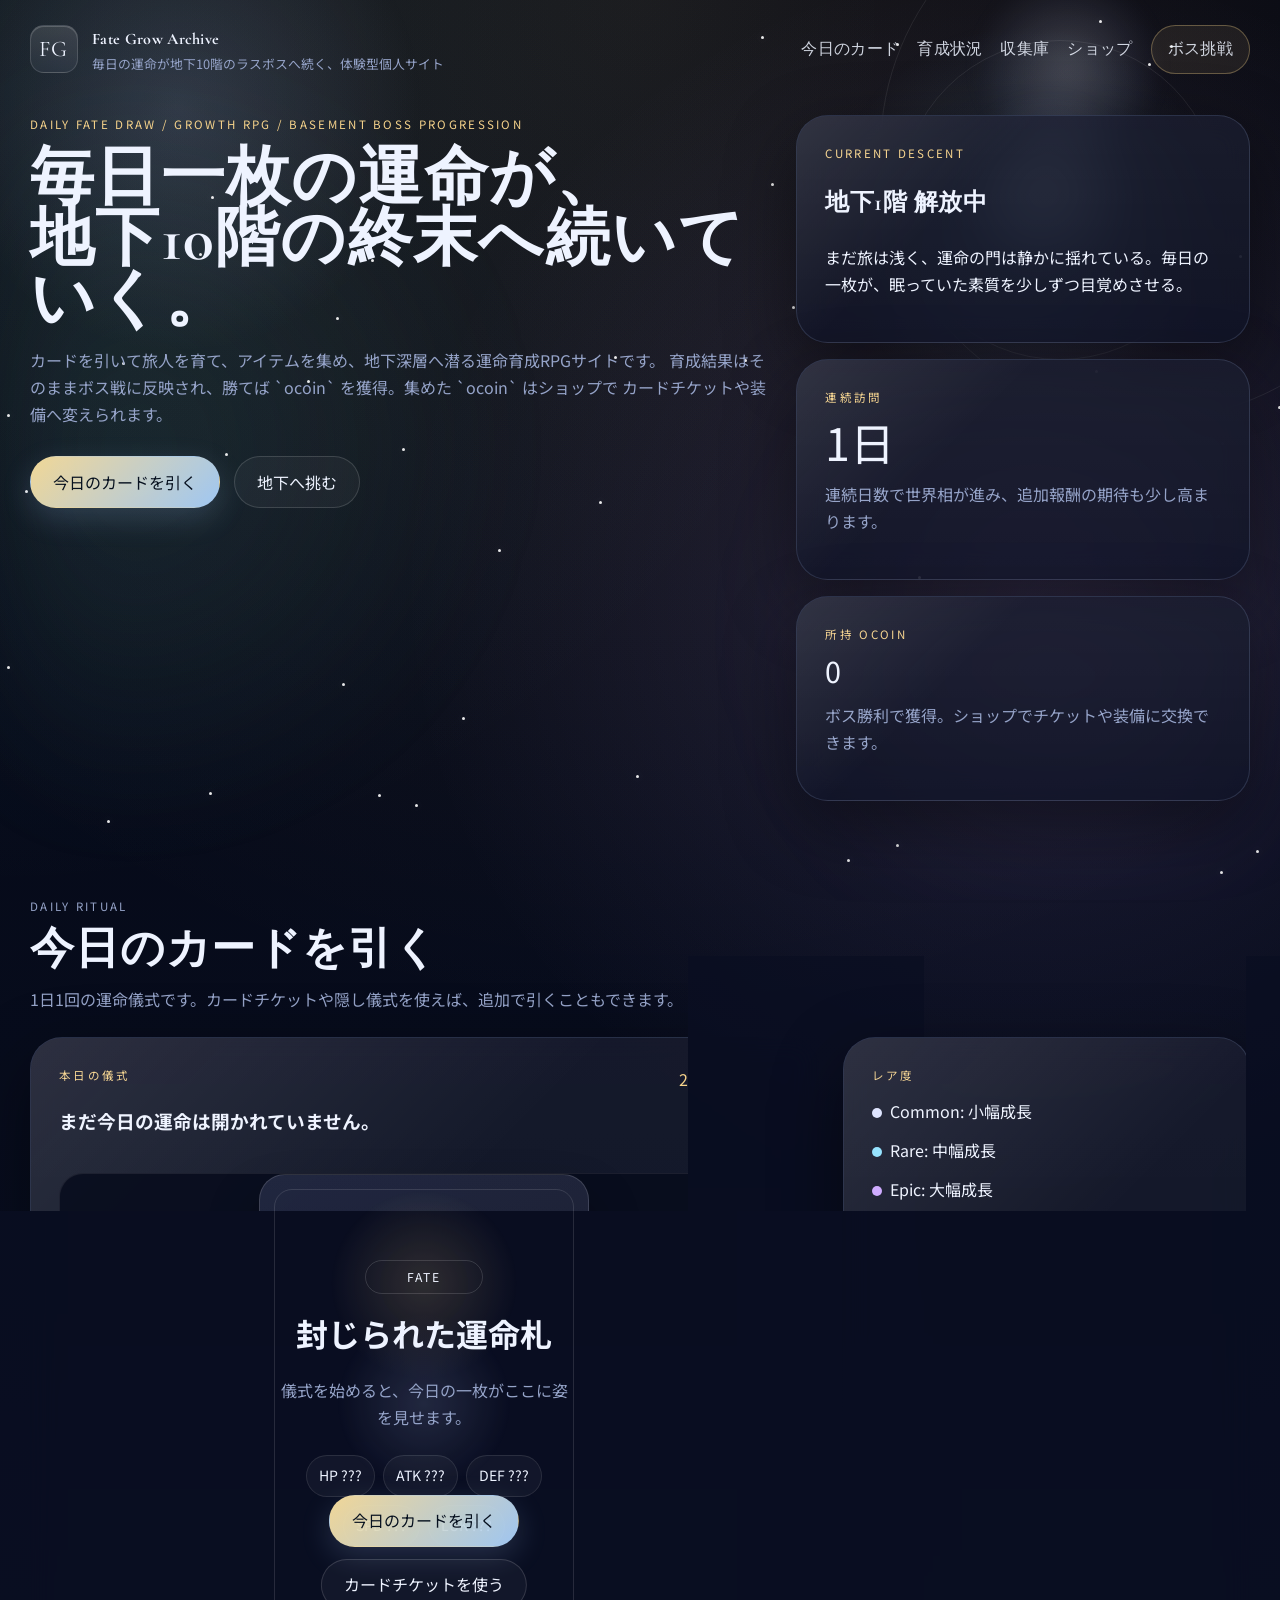
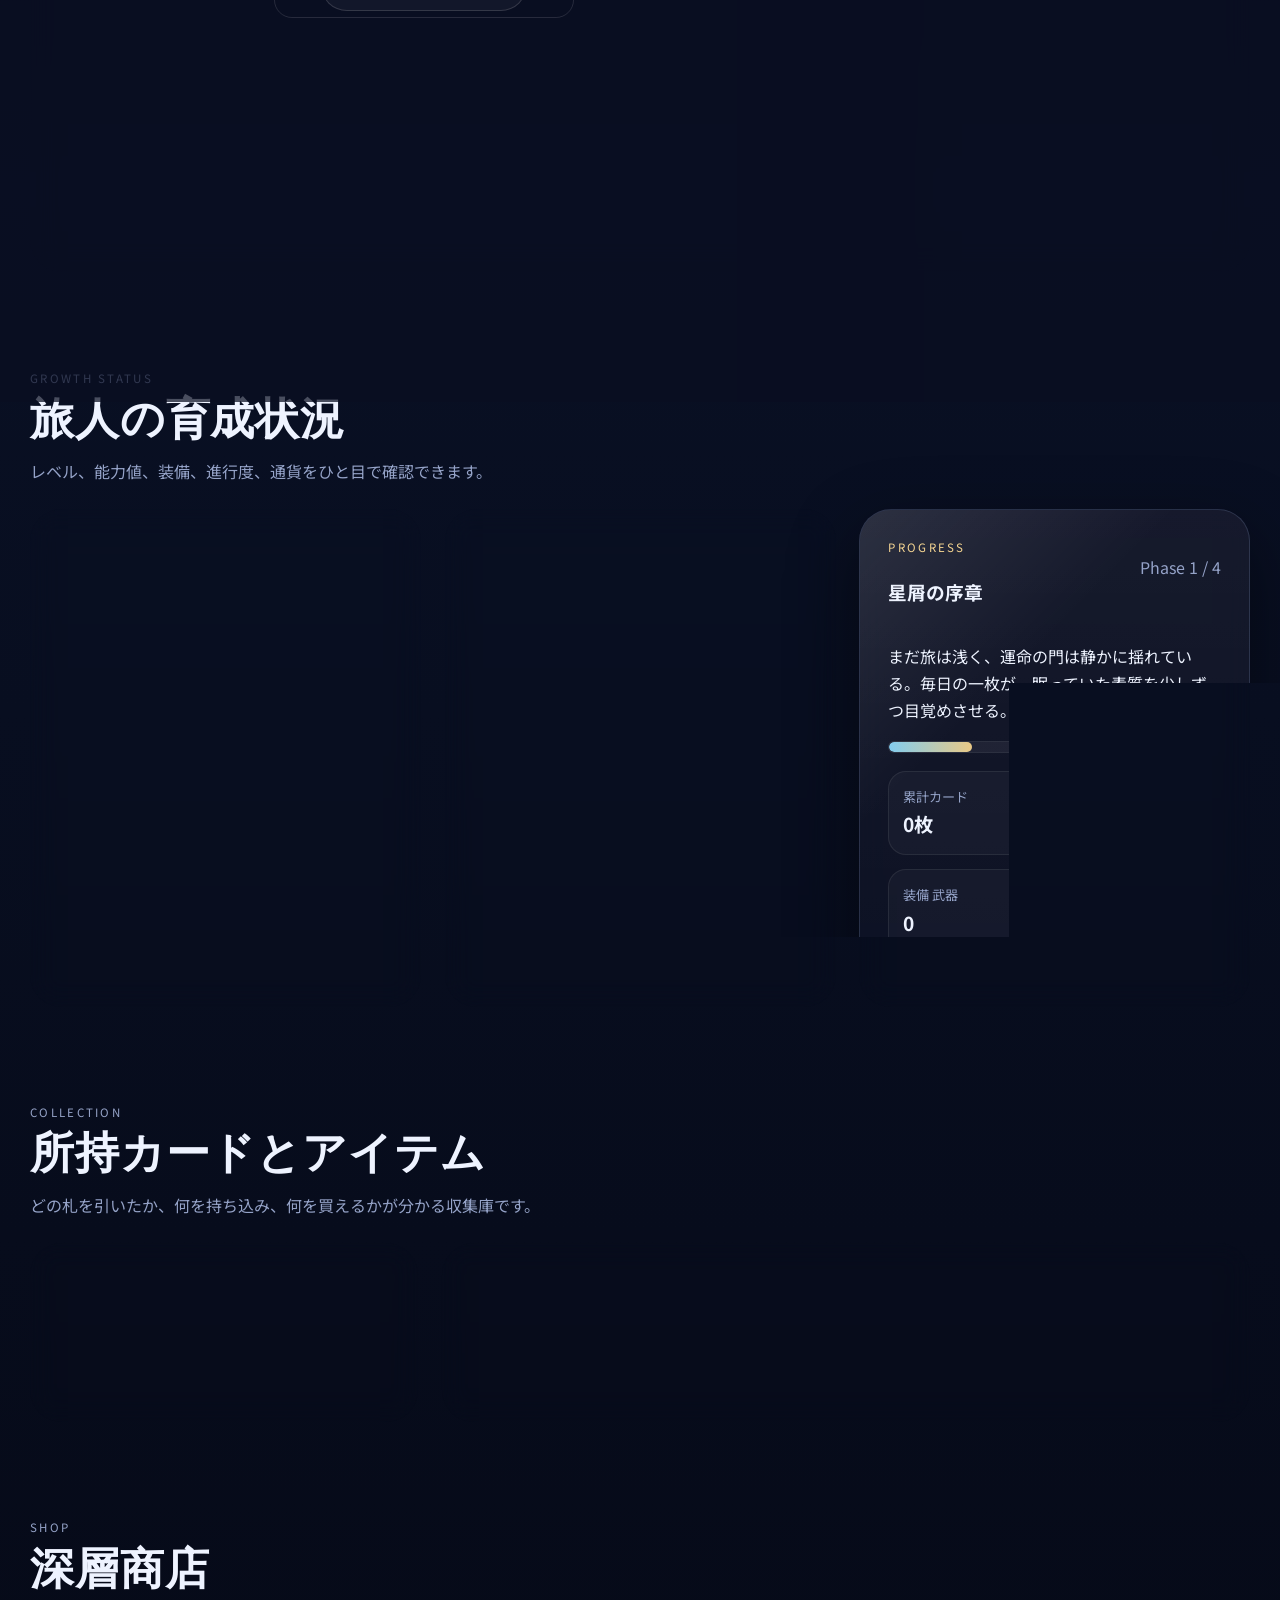
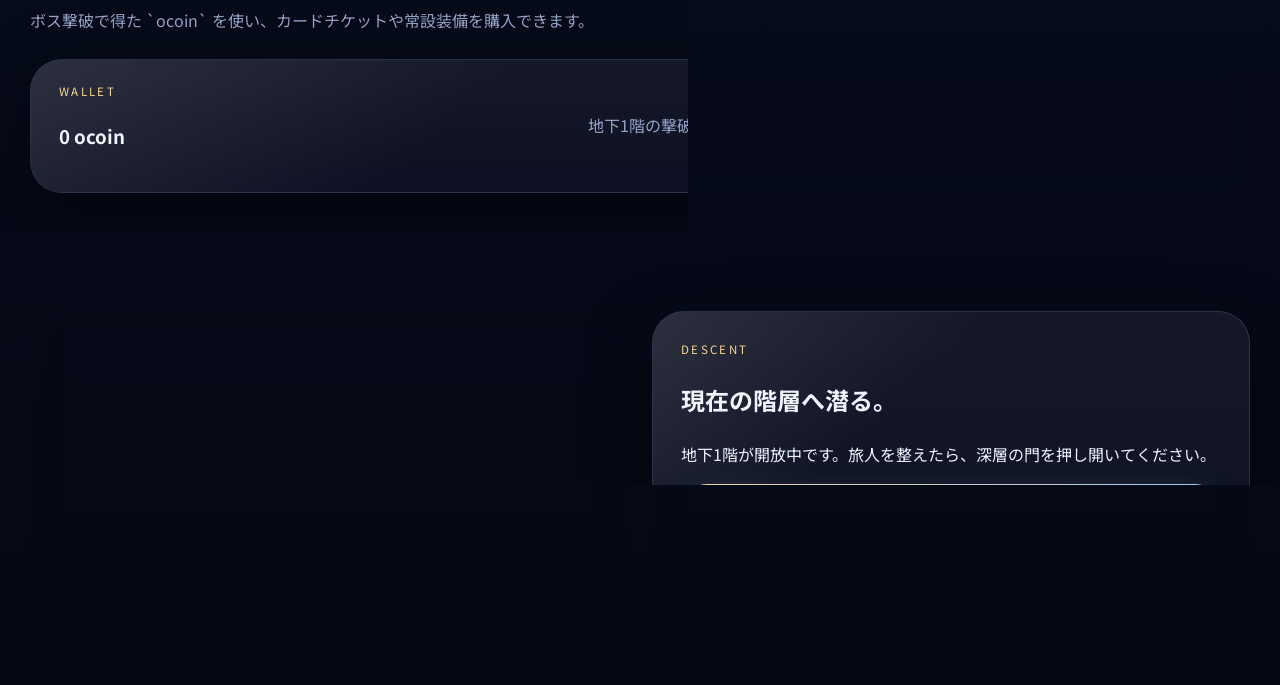
==== commit 94cbb070: "ショップ追加、ボス追加" ====
--- a/index.html
+++ b/index.html
@@ -3,7 +3,7 @@
 <head>
   <meta charset="UTF-8">
   <meta name="viewport" content="width=device-width, initial-scale=1.0">
-  <meta name="description" content="毎日カードを引いてキャラクターを育て、収集と成長を経て最終ボスへ挑む運命育成RPGサイト。">
+  <meta name="description" content="毎日カードを引いて育成し、地下深層のボスへ挑む運命育成RPGサイト。">
   <title>運命育成録 | Fate Grow Archive</title>
   <link rel="preconnect" href="https://fonts.googleapis.com">
   <link rel="preconnect" href="https://fonts.gstatic.com" crossorigin>
@@ -25,14 +25,14 @@
       <span class="brand-mark">FG</span>
       <span>
         <strong>Fate Grow Archive</strong>
-        <small>運命を引き、育て、深層へ進む個人RPGサイト</small>
+        <small>毎日の運命が地下10階のラスボスへ続く、体験型個人サイト</small>
       </span>
     </a>
     <nav class="site-nav" aria-label="メインナビゲーション">
       <a href="#ritual">今日のカード</a>
       <a href="#status">育成状況</a>
       <a href="#collection">収集庫</a>
-      <a href="#about">案内</a>
+      <a href="#shop">ショップ</a>
       <a class="nav-boss-link" href="boss.html">ボス挑戦</a>
     </nav>
   </header>
@@ -40,33 +40,34 @@
   <main id="top">
     <section class="hero shell section">
       <div class="hero-copy">
-        <p class="eyebrow">Daily Fate Draw / Growth RPG / Personal World Archive</p>
-        <h1>毎日一枚の運命が、<br>あなたの旅人をボス戦へ近づける。</h1>
+        <p class="eyebrow">Daily Fate Draw / Growth RPG / Basement Boss Progression</p>
+        <h1>毎日一枚の運命が、<br>地下10階の終末へ続いていく。</h1>
         <p class="hero-lead">
-          このサイトは、星と月の記録を集めて育つ運命育成録です。毎日1回だけ引けるカードが能力値を押し上げ、
-          稀に秘薬や護符も落ちます。積み重ねた成長は、そのまま深層のボスバトルで試されます。
+          カードを引いて旅人を育て、アイテムを集め、地下深層へ潜る運命育成RPGサイトです。
+          育成結果はそのままボス戦に反映され、勝てば `ocoin` を獲得。集めた `ocoin` はショップで
+          カードチケットや装備へ変えられます。
         </p>
         <div class="hero-actions">
           <a class="button button-primary" href="#ritual">今日のカードを引く</a>
-          <a class="button button-secondary" href="boss.html">ボスに挑戦する</a>
+          <a class="button button-secondary" href="boss.html">地下へ挑む</a>
         </div>
       </div>
 
       <aside class="hero-panels">
         <article class="glass panel phase-panel">
-          <p class="panel-label">World Phase</p>
-          <h2 id="worldPhaseTitle">星屑の序章</h2>
-          <p id="worldPhaseDescription">静かな世界。今日の一枚が、深層への最初の灯になります。</p>
+          <p class="panel-label">Current Descent</p>
+          <h2 id="currentFloorLabel">地下1階 解放中</h2>
+          <p id="worldPhaseDescription">最初の門番が待っています。毎日の一枚で旅人を深層仕様へ育ててください。</p>
         </article>
         <article class="glass panel small-panel">
           <p class="panel-label">連続訪問</p>
           <p class="metric"><span id="streakDays">0</span>日</p>
-          <p class="panel-note">連続日数で世界が進み、報酬期待も少し上がります。</p>
+          <p class="panel-note">連続日数で世界相が進み、追加報酬の期待も少し高まります。</p>
         </article>
         <article class="glass panel small-panel">
-          <p class="panel-label">次の目標</p>
-          <p class="metric metric-sub" id="nextMilestone">Lv5 到達</p>
-          <p class="panel-note">十分に育ったら、深層の守護者へ挑戦してください。</p>
+          <p class="panel-label">所持 ocoin</p>
+          <p class="metric metric-sub"><span id="ocoinValue">0</span></p>
+          <p class="panel-note">ボス勝利で獲得。ショップでチケットや装備に交換できます。</p>
         </article>
       </aside>
     </section>
@@ -75,26 +76,26 @@
       <div class="section-heading">
         <p class="eyebrow">Daily Ritual</p>
         <h2>今日のカードを引く</h2>
-        <p>1日1回だけ引ける運命カードです。レア度と効果が毎日変わり、稀に戦闘用アイテムも手に入ります。</p>
+        <p>1日1回の運命儀式です。カードチケットや隠し儀式を使えば、追加で引くこともできます。</p>
       </div>
 
       <div class="ritual-layout">
         <article class="glass ritual-stage">
           <div class="ritual-header">
             <div>
-              <p class="panel-label">本日の儀式</p>
+              <p class="panel-label" id="ritualTrigger">本日の儀式</p>
               <h3 id="drawStatusTitle">まだ今日の運命は開かれていません。</h3>
             </div>
             <p class="ritual-date" id="todayDate"></p>
           </div>
 
-          <div class="card-vault" id="cardVault">
+          <div class="card-vault">
             <div class="vault-halo"></div>
             <div class="draw-card is-idle" id="drawCard">
               <div class="draw-card-face">
                 <p class="card-rarity" id="drawRarity">FATE</p>
                 <h3 id="drawName">封じられた運命札</h3>
-                <p class="card-copy" id="drawDescription">まだ何も引かれていません。儀式を始めると、今日の一枚が姿を見せます。</p>
+                <p class="card-copy" id="drawDescription">儀式を始めると、今日の一枚がここに姿を見せます。</p>
                 <div class="stat-echo" id="statEcho">
                   <span>HP ???</span>
                   <span>ATK ???</span>
@@ -104,12 +105,15 @@
                 </div>
               </div>
             </div>
-            <button class="button button-primary draw-button" id="drawButton" type="button">今日のカードを引く</button>
-          </div>
-
-          <div class="result-box" id="resultBox" aria-live="polite">
+            <div class="draw-actions">
+              <button class="button button-primary" id="drawButton" type="button">今日のカードを引く</button>
+              <button class="button button-secondary" id="ticketButton" type="button">カードチケットを使う</button>
+            </div>
+          </div>
+
+          <div class="result-box" aria-live="polite">
             <p class="result-tag" id="resultTag">Awaiting Fate</p>
-            <h3 id="resultHeadline">カードを引くと、ここに今日の成長結果が表示されます。</h3>
+            <h3 id="resultHeadline">カードを引くと、ここに成長結果が表示されます。</h3>
             <div class="delta-list" id="resultEffects"></div>
             <p class="result-item" id="resultItem">アイテム報酬はまだありません。</p>
           </div>
@@ -122,16 +126,16 @@
               <li><span class="rarity-dot common"></span>Common: 小幅成長</li>
               <li><span class="rarity-dot rare"></span>Rare: 中幅成長</li>
               <li><span class="rarity-dot epic"></span>Epic: 大幅成長</li>
-              <li><span class="rarity-dot legendary"></span>Legendary: 特別成長と強演出</li>
+              <li><span class="rarity-dot legendary"></span>Legendary: 特別演出と大幅成長</li>
             </ul>
           </div>
           <div class="info-block">
-            <p class="panel-label">進行メモ</p>
-            <p id="worldProgressText">カードを重ねるほど、世界相と旅人の称号が変化します。</p>
+            <p class="panel-label">世界進行</p>
+            <p id="worldProgressText">カード累計とレベルで世界相が進み、地下深層へ近づきます。</p>
           </div>
           <div class="info-block">
-            <p class="panel-label">ボス挑戦の目安</p>
-            <p id="bossAdvice">Lv8以上、HP120以上がひとつの目安です。</p>
+            <p class="panel-label">次のボス</p>
+            <p id="bossAdvice">地下1階の門番に備え、まずはレベルと防具を整えましょう。</p>
           </div>
         </aside>
       </div>
@@ -141,7 +145,7 @@
       <div class="section-heading">
         <p class="eyebrow">Growth Status</p>
         <h2>旅人の育成状況</h2>
-        <p>レベル、能力値、連続訪問、世界進行がひと目で分かるようにまとめています。</p>
+        <p>レベル、能力値、装備、進行度、通貨をひと目で確認できます。</p>
       </div>
 
       <div class="dashboard-grid">
@@ -190,7 +194,7 @@
               <p class="panel-label">Current Stats</p>
               <h3>現在ステータス</h3>
             </div>
-            <p class="subtle">カードの累積効果が反映されます</p>
+            <p class="subtle">装備補正込みの値を表示</p>
           </div>
           <div class="stats-list" id="statsList"></div>
         </article>
@@ -198,12 +202,12 @@
         <article class="glass world-panel">
           <div class="panel-heading-row">
             <div>
-              <p class="panel-label">World Shift</p>
+              <p class="panel-label">Progress</p>
               <h3 id="phaseName">星屑の序章</h3>
             </div>
             <p class="subtle" id="phaseIndex">Phase 1 / 4</p>
           </div>
-          <p id="phaseDetail">カードを重ねるほど世界が開き、最終試練に近づいていきます。</p>
+          <p id="phaseDetail">地下深層へ潜るための世界相と進行度を示します。</p>
           <div class="phase-track"><span id="phaseFill"></span></div>
           <div class="status-mini-grid compact">
             <div>
@@ -213,6 +217,14 @@
             <div>
               <span>コレクション率</span>
               <strong id="collectionRate">0%</strong>
+            </div>
+            <div>
+              <span>装備 武器</span>
+              <strong id="weaponLevel">0</strong>
+            </div>
+            <div>
+              <span>装備 防具</span>
+              <strong id="armorLevel">0</strong>
             </div>
           </div>
         </article>
@@ -223,7 +235,7 @@
       <div class="section-heading">
         <p class="eyebrow">Collection</p>
         <h2>所持カードとアイテム</h2>
-        <p>どの札を引いたか、何が育ち、何を持ち込めるかを一覧で確認できます。</p>
+        <p>どの札を引いたか、何を持ち込み、何を買えるかが分かる収集庫です。</p>
       </div>
 
       <div class="collection-layout">
@@ -233,7 +245,7 @@
               <p class="panel-label">Items</p>
               <h3>所持アイテム</h3>
             </div>
-            <p class="subtle">ボス戦で使用可能</p>
+            <p class="subtle">チケットもここに含まれます</p>
           </div>
           <div class="inventory-list" id="inventoryList"></div>
         </article>
@@ -249,29 +261,44 @@
           <div class="card-grid" id="cardCollection"></div>
         </article>
       </div>
+    </section>
+
+    <section class="shell section" id="shop">
+      <div class="section-heading">
+        <p class="eyebrow">Shop</p>
+        <h2>深層商店</h2>
+        <p>ボス撃破で得た `ocoin` を使い、カードチケットや常設装備を購入できます。</p>
+      </div>
+      <div class="shop-header glass">
+        <div>
+          <p class="panel-label">Wallet</p>
+          <h3><span id="shopCoinValue">0</span> ocoin</h3>
+        </div>
+        <p class="subtle">地下1階の撃破報酬は 1000 ocoin です。カードチケットは 1000 ocoin で交換できます。</p>
+      </div>
+      <div class="shop-grid" id="shopGrid"></div>
     </section>
 
     <section class="shell section" id="about">
       <div class="about-layout">
         <article class="glass profile-panel">
           <p class="panel-label">Profile / Site Concept</p>
-          <h2>個人ホームページを、育成RPGの記録庫として。</h2>
+          <h2>個人サイトを、継続で遊べる地下探索RPGへ。</h2>
           <p>
-            このサイトは、日々の小さなアクセスをひとつの物語に変えるために作られています。
-            プロフィールや制作姿勢も、世界観の中で「旅人の記録」として自然に読める構成にしました。
+            このサイトは、毎日の小さなアクセスをひとつの記録と攻略に変えるために作られています。
+            カード、ショップ、装備、地下階層ボスを通じて、個人ホームページでありながら遊び続ける理由を持たせています。
           </p>
           <p>
-            毎日引くカード、積み上がる能力、集まるアイテム、そして最後に待つボス戦。
-            個人サイトでありながら、遊べる目的と継続の動機がある体験型ページを目指しています。
+            地下1階から始まり、勝てば次の階へ。最後は地下10階のラスボスです。
+            日々の蓄積が、そのまま最後の戦いの準備になります。
           </p>
         </article>
 
         <article class="glass boss-cta-panel">
-          <p class="panel-label">Final Trial</p>
-          <h2>育ったら、深層へ。</h2>
-          <p>
-            現在のレベルと能力値、所持アイテムをそのまま持ち込んで、別ページのボスバトルに挑戦できます。
-            防御や回復の使いどころまで含めて、育成結果が戦況を左右します。
+          <p class="panel-label">Descent</p>
+          <h2>現在の階層へ潜る。</h2>
+          <p id="bossProgressSummary">
+            地下1階が開放中です。旅人を整えたら、深層の門を押し開いてください。
           </p>
           <a class="button button-primary button-wide" href="boss.html">ボスに挑戦する</a>
         </article>
--- a/style.css
+++ b/style.css
@@ -516,6 +516,17 @@
   transform: translateX(-50%) translateY(-1px);
 }
 
+.draw-actions {
+  position: absolute;
+  left: 50%;
+  bottom: 22px;
+  transform: translateX(-50%);
+  display: flex;
+  gap: 12px;
+  flex-wrap: wrap;
+  justify-content: center;
+}
+
 .draw-card.is-flipping {
   animation: flipReveal 1s ease;
 }
@@ -704,6 +715,31 @@
 
 .collection-layout {
   grid-template-columns: minmax(280px, 0.48fr) minmax(0, 1fr);
+}
+
+.shop-header {
+  margin-bottom: 22px;
+  padding: 22px 28px;
+  display: flex;
+  justify-content: space-between;
+  gap: 20px;
+  align-items: center;
+}
+
+.shop-grid {
+  display: grid;
+  grid-template-columns: repeat(3, minmax(0, 1fr));
+  gap: 24px;
+}
+
+.shop-card {
+  padding: 24px;
+}
+
+.shop-price {
+  margin: 18px 0;
+  color: var(--gold);
+  font-size: 1.1rem;
 }
 
 .inventory-item,
@@ -802,15 +838,31 @@
 
 .boss-visual {
   position: relative;
-  width: min(100%, 420px);
-  aspect-ratio: 1;
+  width: min(100%, 720px);
+  aspect-ratio: 11 / 6;
   margin: 34px auto 0;
+  padding: 12px;
   border-radius: 28px;
   border: 1px solid rgba(255, 255, 255, 0.08);
   background:
     radial-gradient(circle at 50% 38%, rgba(255, 143, 151, 0.16), transparent 25%),
     linear-gradient(180deg, rgba(18, 22, 42, 0.98), rgba(6, 9, 20, 0.96));
   overflow: hidden;
+  display: flex;
+  align-items: center;
+  justify-content: center;
+}
+
+.boss-visual-image {
+  position: relative;
+  z-index: 1;
+  display: block;
+  width: 100%;
+  height: 100%;
+  object-fit: contain;
+  object-position: center;
+  opacity: 0.96;
+  filter: saturate(1.02) contrast(1.04) drop-shadow(0 18px 30px rgba(0, 0, 0, 0.28));
 }
 
 .boss-visual::before {
@@ -820,14 +872,17 @@
   background: linear-gradient(180deg, rgba(255, 255, 255, 0.1), rgba(255, 143, 151, 0.08));
   clip-path: polygon(50% 0%, 72% 16%, 82% 40%, 74% 66%, 84% 100%, 50% 84%, 16% 100%, 26% 66%, 18% 40%, 28% 16%);
   filter: drop-shadow(0 0 24px rgba(255, 143, 151, 0.28));
+  mix-blend-mode: screen;
+  z-index: 0;
 }
 
 .boss-visual::after {
   content: "";
   position: absolute;
-  inset: 6%;
+  inset: 12px;
   border: 1px dashed rgba(255, 255, 255, 0.08);
   border-radius: 22px;
+  z-index: 2;
 }
 
 .boss-visual-label {
@@ -840,6 +895,7 @@
   border: 1px solid rgba(255, 255, 255, 0.1);
   font-size: 0.78rem;
   letter-spacing: 0.14em;
+  z-index: 3;
 }
 
 .battle-layout {
@@ -903,6 +959,13 @@
 
 .announcement-win {
   box-shadow: 0 0 40px rgba(246, 211, 139, 0.12);
+}
+
+.reward-burst {
+  background:
+    radial-gradient(circle at 50% 18%, rgba(246, 211, 139, 0.26), transparent 28%),
+    radial-gradient(circle at 20% 80%, rgba(137, 218, 255, 0.12), transparent 30%),
+    linear-gradient(180deg, rgba(23, 18, 8, 0.3), rgba(10, 14, 30, 0.92));
 }
 
 .announcement-lose {
@@ -1006,6 +1069,23 @@
     transform: none;
   }
 
+  .draw-actions {
+    position: static;
+    transform: none;
+    margin-top: 18px;
+    width: 100%;
+    flex-direction: column;
+  }
+
+  .shop-grid {
+    grid-template-columns: 1fr;
+  }
+
+  .shop-header {
+    flex-direction: column;
+    align-items: stretch;
+  }
+
   .stat-row {
     grid-template-columns: 72px minmax(0, 1fr) 52px;
     gap: 10px;
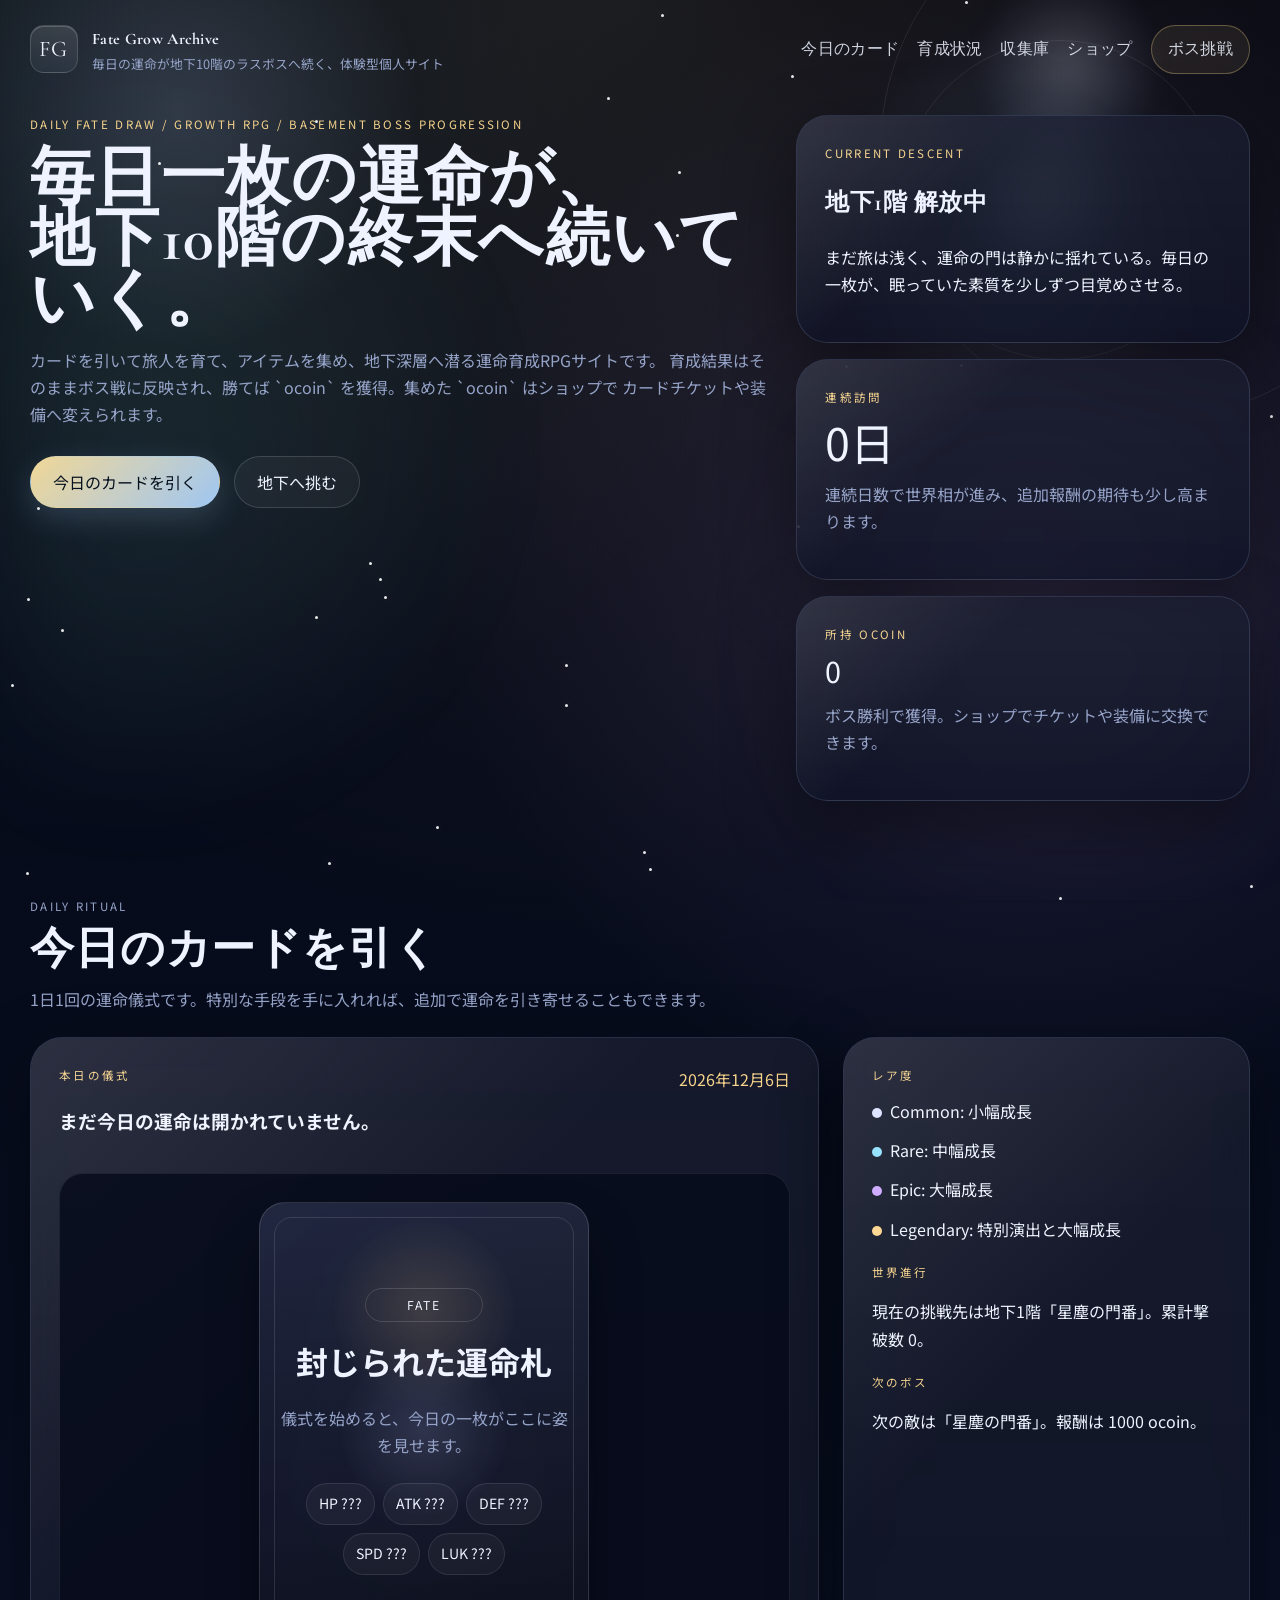
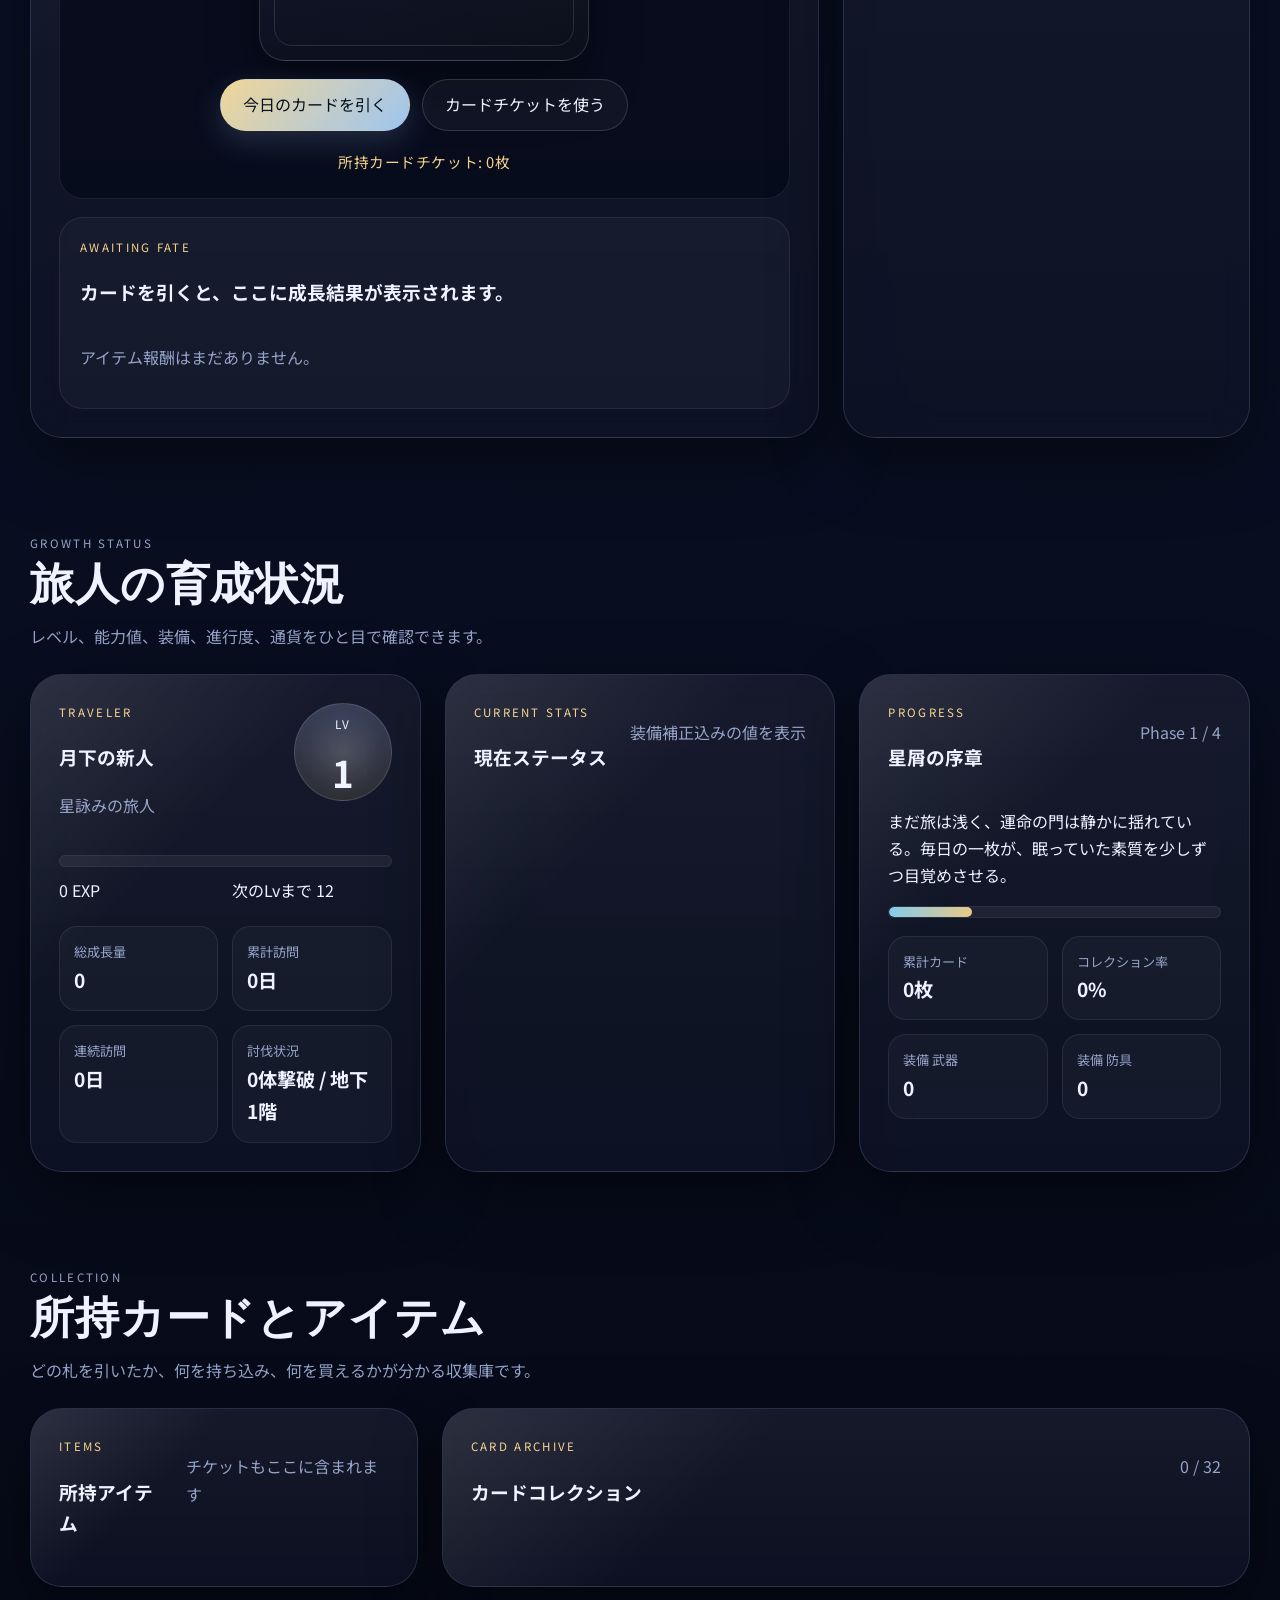
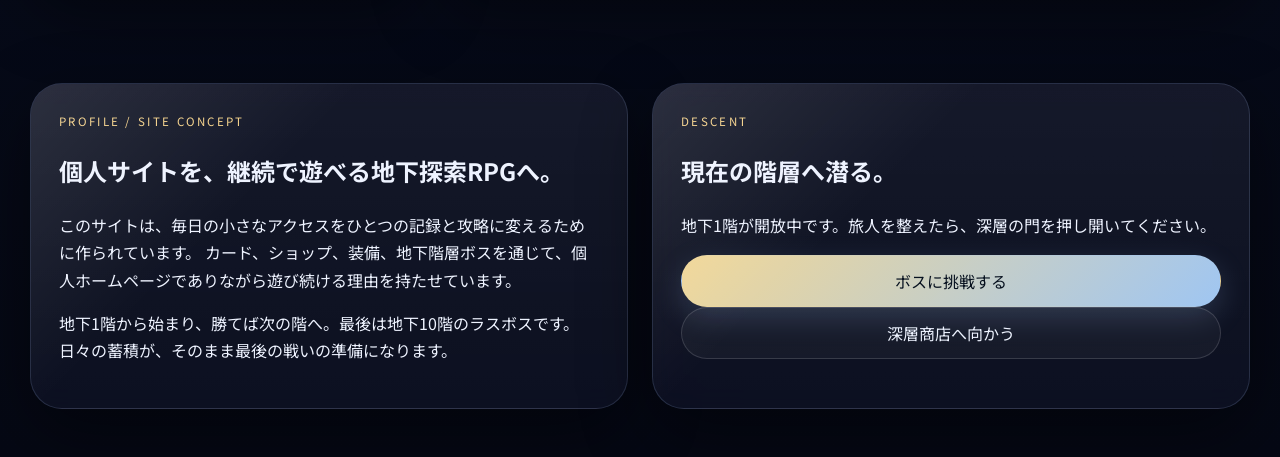
==== commit 541cf474: "レイアウト調整" ====
--- a/index.html
+++ b/index.html
@@ -32,7 +32,7 @@
       <a href="#ritual">今日のカード</a>
       <a href="#status">育成状況</a>
       <a href="#collection">収集庫</a>
-      <a href="#shop">ショップ</a>
+      <a href="shop.html">ショップ</a>
       <a class="nav-boss-link" href="boss.html">ボス挑戦</a>
     </nav>
   </header>
@@ -76,7 +76,7 @@
       <div class="section-heading">
         <p class="eyebrow">Daily Ritual</p>
         <h2>今日のカードを引く</h2>
-        <p>1日1回の運命儀式です。カードチケットや隠し儀式を使えば、追加で引くこともできます。</p>
+        <p>1日1回の運命儀式です。特別な手段を手に入れれば、追加で運命を引き寄せることもできます。</p>
       </div>
 
       <div class="ritual-layout">
@@ -109,6 +109,7 @@
               <button class="button button-primary" id="drawButton" type="button">今日のカードを引く</button>
               <button class="button button-secondary" id="ticketButton" type="button">カードチケットを使う</button>
             </div>
+            <p class="ticket-count-label" id="ticketCountLabel">所持カードチケット: 0枚</p>
           </div>
 
           <div class="result-box" aria-live="polite">
@@ -261,22 +262,6 @@
           <div class="card-grid" id="cardCollection"></div>
         </article>
       </div>
-    </section>
-
-    <section class="shell section" id="shop">
-      <div class="section-heading">
-        <p class="eyebrow">Shop</p>
-        <h2>深層商店</h2>
-        <p>ボス撃破で得た `ocoin` を使い、カードチケットや常設装備を購入できます。</p>
-      </div>
-      <div class="shop-header glass">
-        <div>
-          <p class="panel-label">Wallet</p>
-          <h3><span id="shopCoinValue">0</span> ocoin</h3>
-        </div>
-        <p class="subtle">地下1階の撃破報酬は 1000 ocoin です。カードチケットは 1000 ocoin で交換できます。</p>
-      </div>
-      <div class="shop-grid" id="shopGrid"></div>
     </section>
 
     <section class="shell section" id="about">
@@ -301,6 +286,7 @@
             地下1階が開放中です。旅人を整えたら、深層の門を押し開いてください。
           </p>
           <a class="button button-primary button-wide" href="boss.html">ボスに挑戦する</a>
+          <a class="button button-secondary button-wide" href="shop.html">深層商店へ向かう</a>
         </article>
       </div>
     </section>
--- a/style.css
+++ b/style.css
@@ -405,9 +405,13 @@
 
 .card-vault {
   position: relative;
-  display: grid;
-  place-items: center;
+  display: flex;
+  flex-direction: column;
+  align-items: center;
+  justify-content: center;
+  gap: 18px;
   min-height: 450px;
+  padding: 28px 24px 24px;
   margin-top: 18px;
   border-radius: var(--radius-lg);
   border: 1px solid rgba(255, 255, 255, 0.08);
@@ -517,14 +521,22 @@
 }
 
 .draw-actions {
-  position: absolute;
-  left: 50%;
-  bottom: 22px;
-  transform: translateX(-50%);
   display: flex;
   gap: 12px;
   flex-wrap: wrap;
   justify-content: center;
+  width: 100%;
+  position: relative;
+  z-index: 2;
+}
+
+.ticket-count-label {
+  margin: 0;
+  color: var(--gold);
+  font-size: 0.92rem;
+  letter-spacing: 0.04em;
+  position: relative;
+  z-index: 2;
 }
 
 .draw-card.is-flipping {
@@ -730,6 +742,10 @@
   display: grid;
   grid-template-columns: repeat(3, minmax(0, 1fr));
   gap: 24px;
+}
+
+.shop-grid-wide {
+  grid-template-columns: repeat(auto-fit, minmax(240px, 1fr));
 }
 
 .shop-card {
@@ -820,6 +836,18 @@
   padding-bottom: 18px;
 }
 
+.shop-hero {
+  display: grid;
+  grid-template-columns: minmax(0, 1.15fr) minmax(320px, 0.65fr);
+  gap: 24px;
+  align-items: stretch;
+}
+
+.shop-hero-card,
+.wallet-panel {
+  padding: 28px;
+}
+
 .boss-hero {
   display: grid;
   grid-template-columns: minmax(0, 1.1fr) minmax(300px, 0.72fr);
@@ -1004,7 +1032,8 @@
   .collection-layout,
   .about-layout,
   .boss-hero,
-  .battle-layout {
+  .battle-layout,
+  .shop-hero {
     grid-template-columns: 1fr;
   }
 }
@@ -1070,10 +1099,7 @@
   }
 
   .draw-actions {
-    position: static;
-    transform: none;
-    margin-top: 18px;
-    width: 100%;
+    margin-top: 8px;
     flex-direction: column;
   }
 
